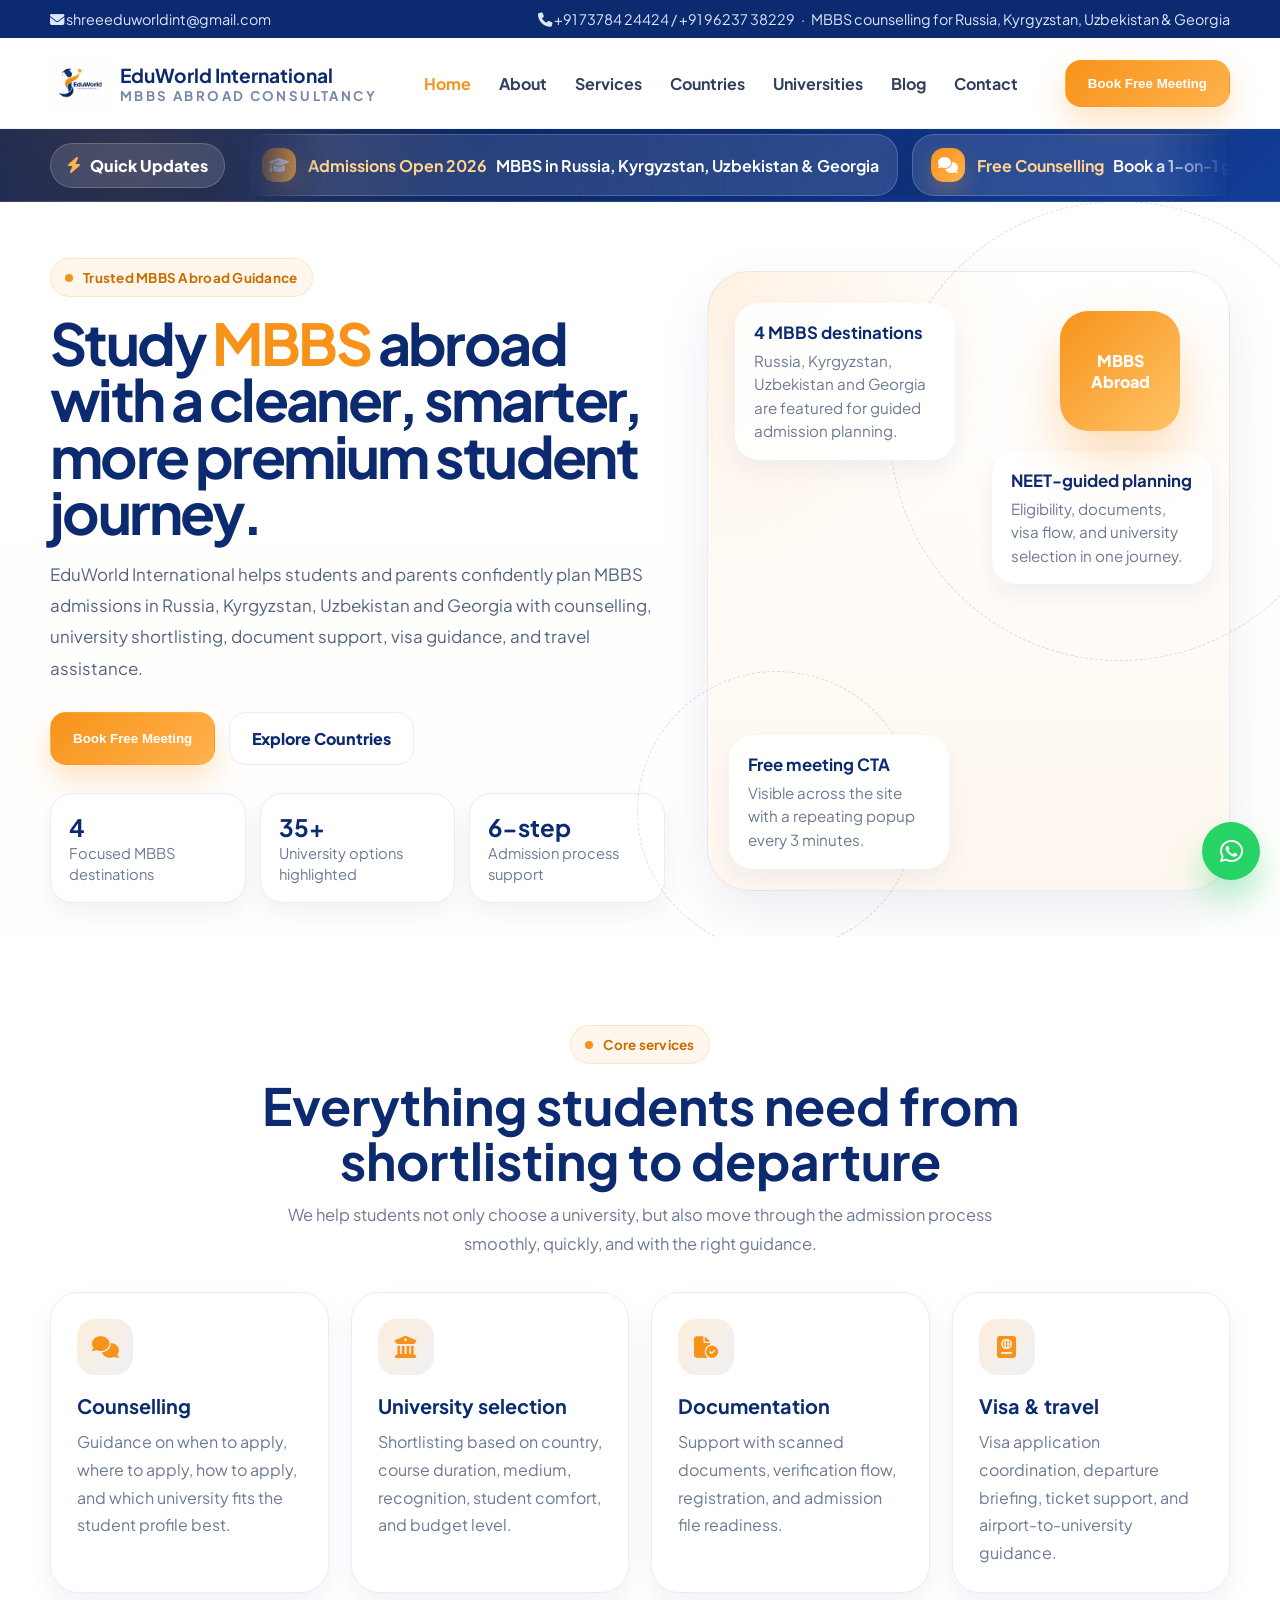
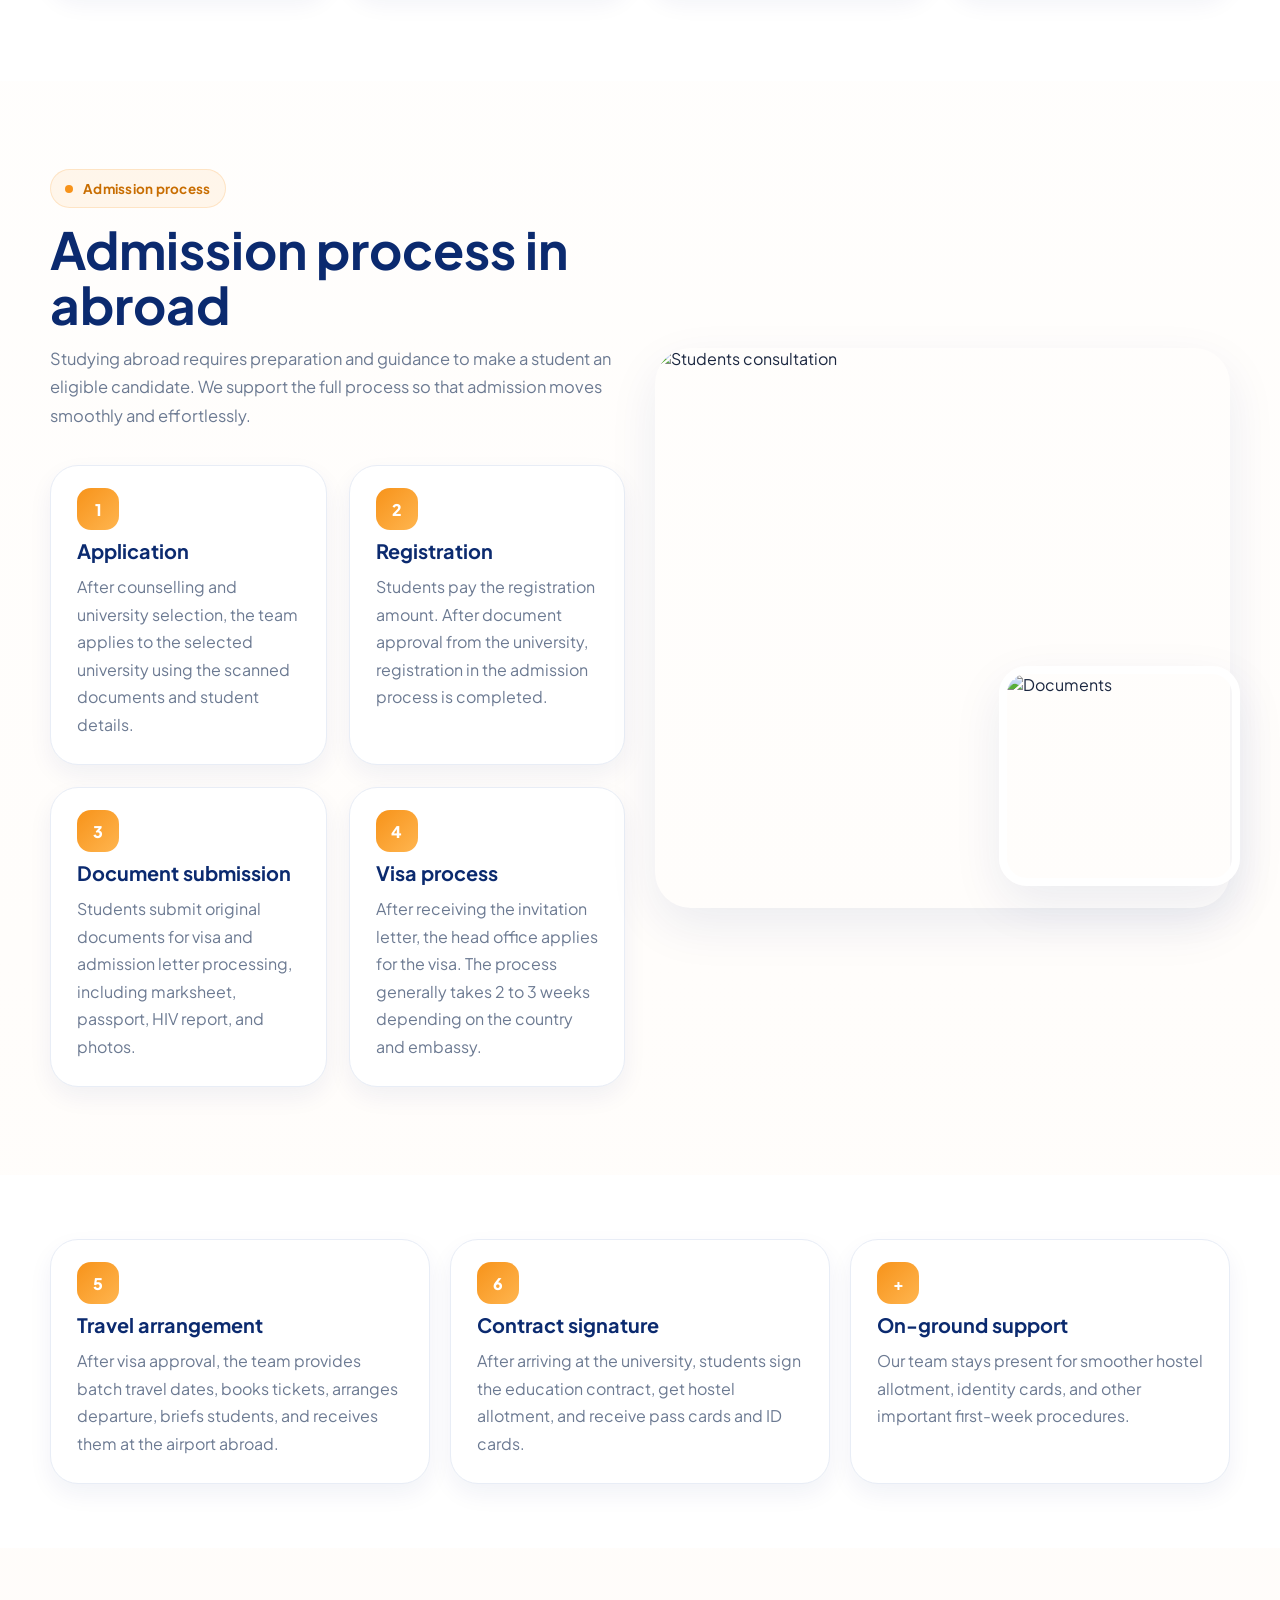
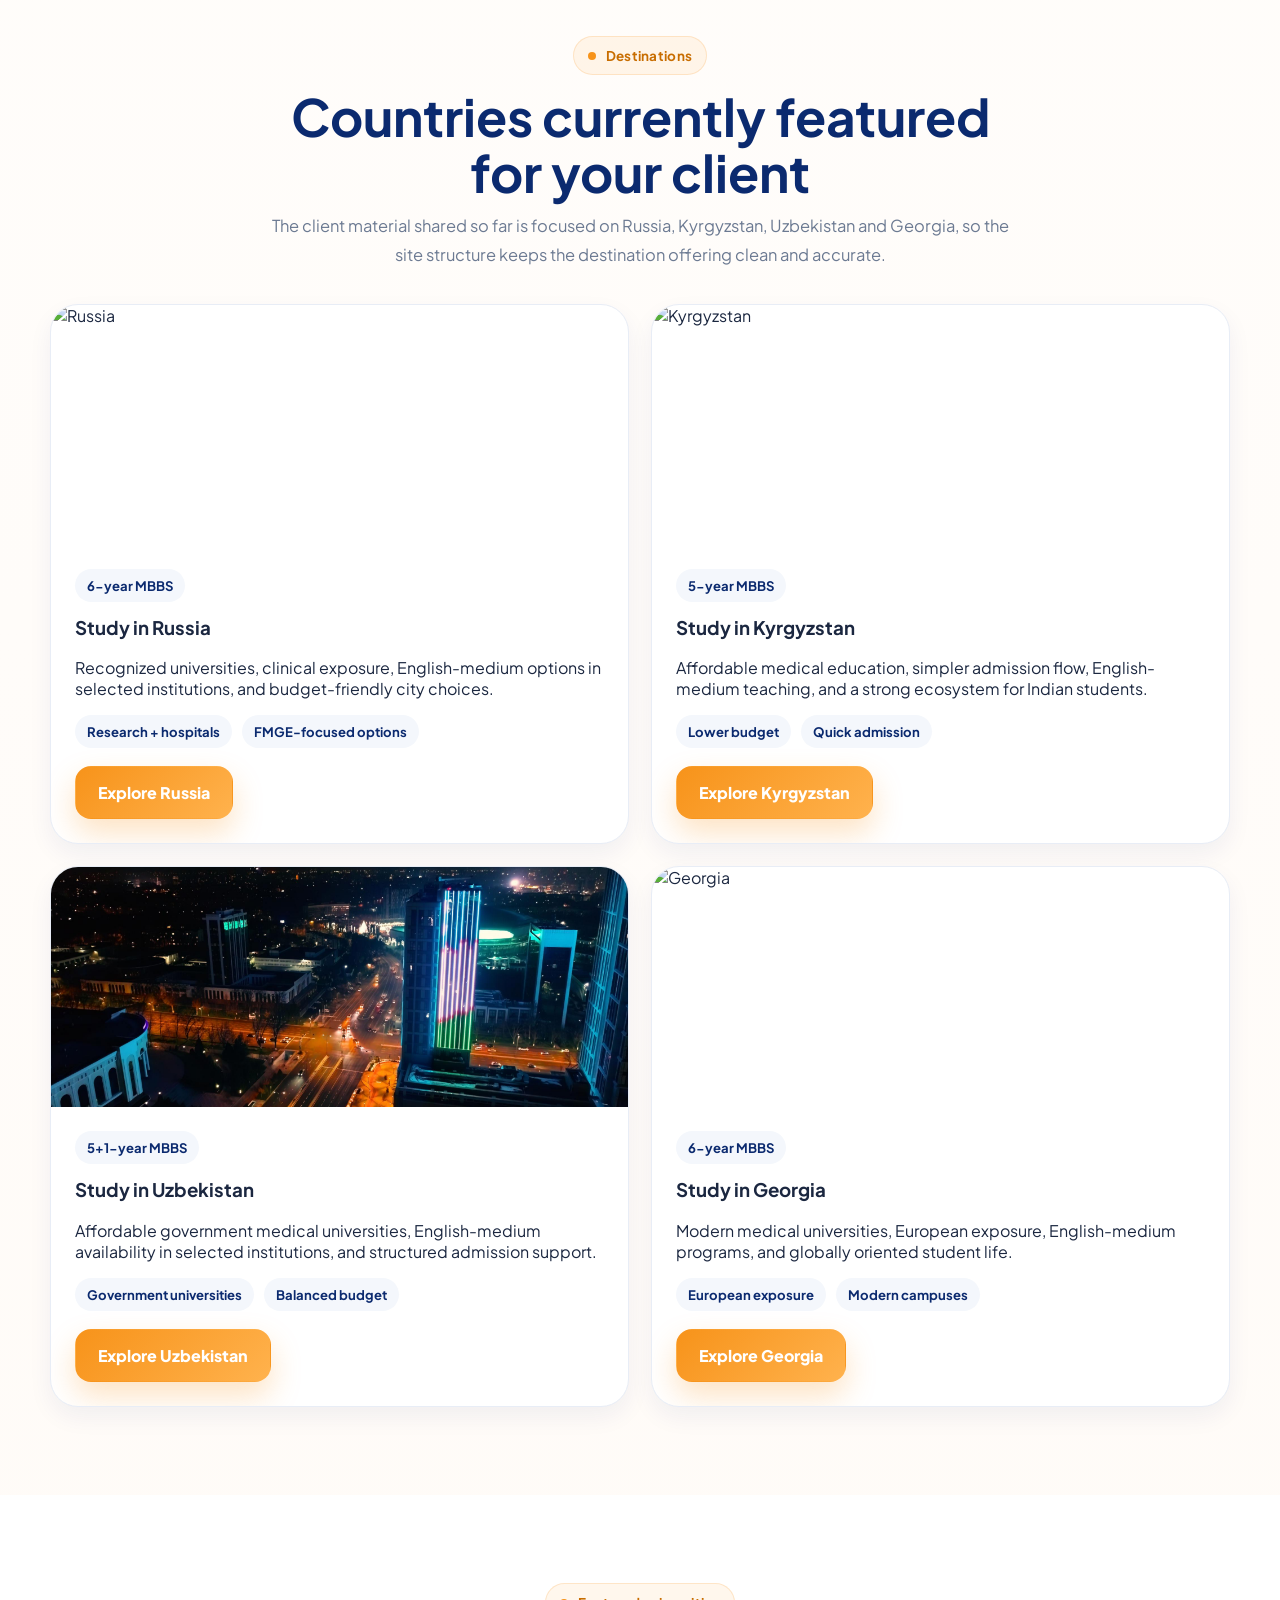
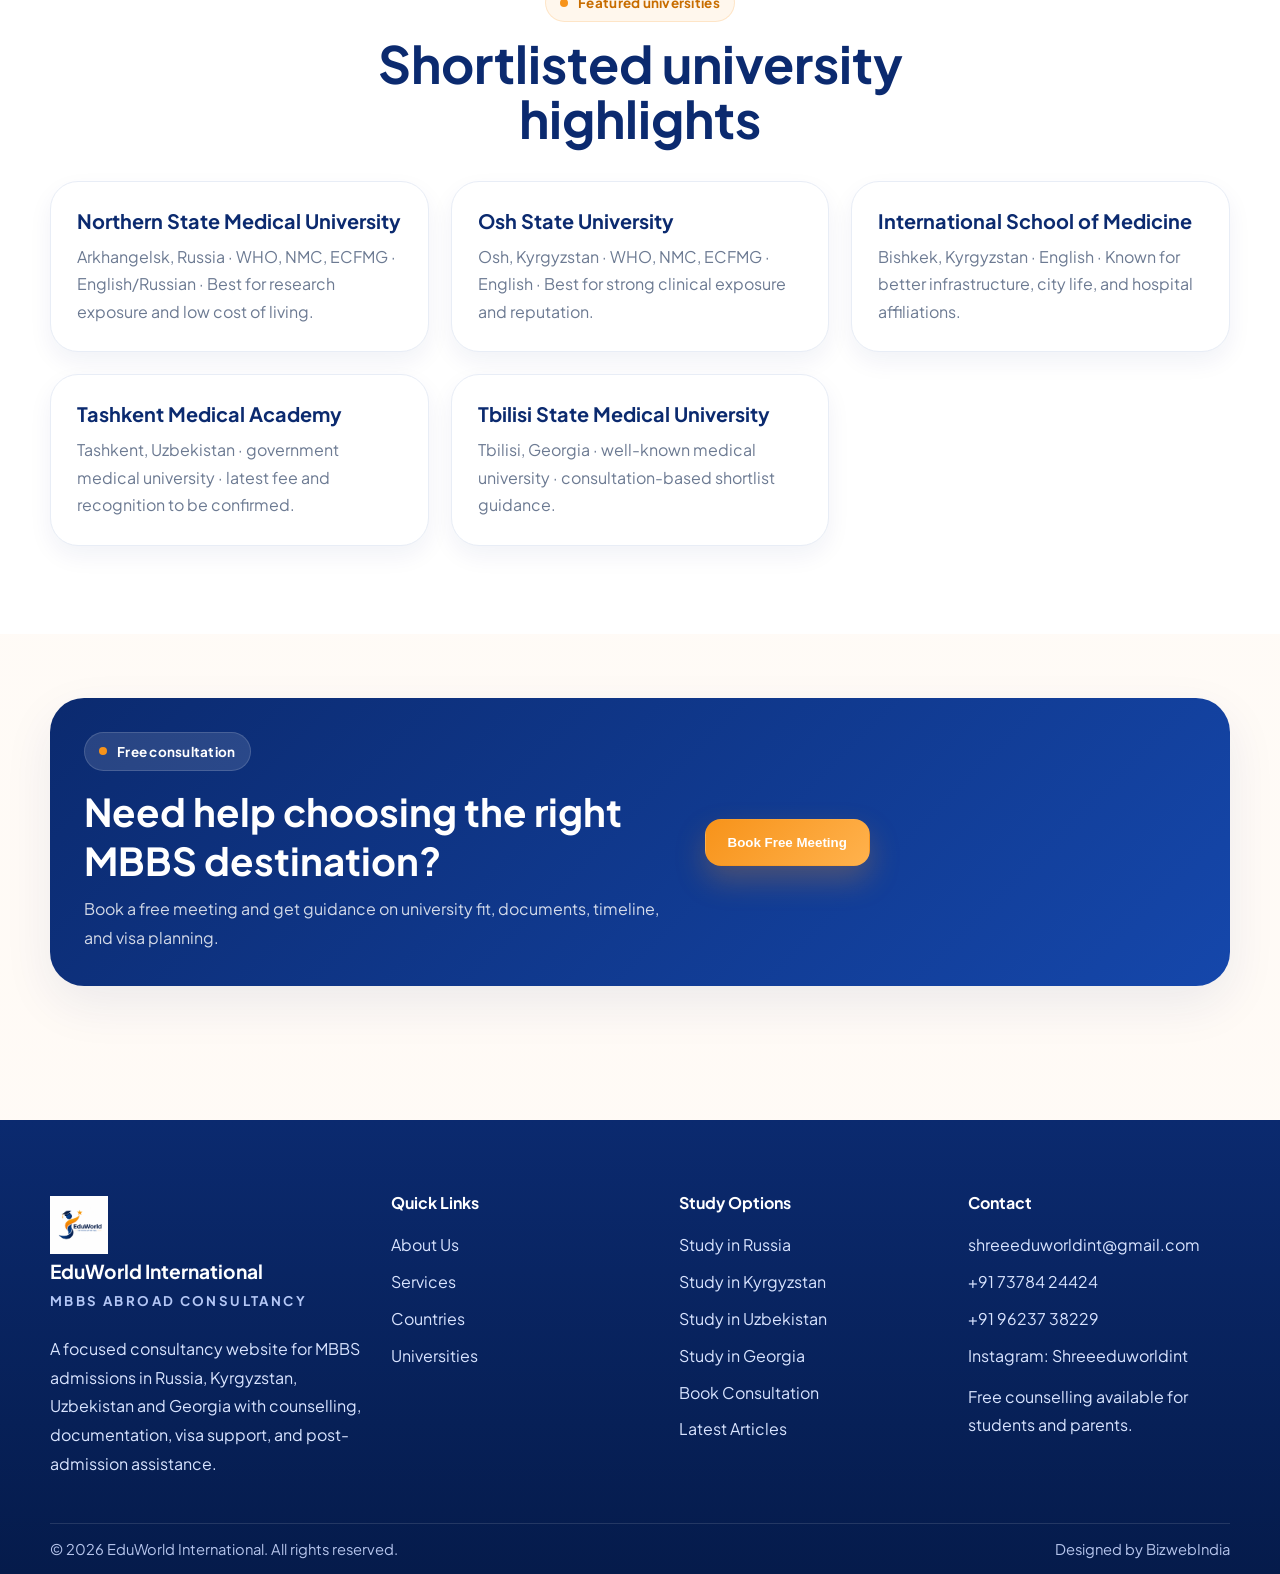
==== index.html @ 575555b1 "Update index.html" ====
<!DOCTYPE html><html lang="en"><head><meta charset="UTF-8"><meta name="viewport" content="width=device-width, initial-scale=1.0"><title>EduWorld International | MBBS Abroad Consultancy</title><meta name="description" content="EduWorld International helps students explore MBBS in Russia, Kyrgyzstan, Uzbekistan and Georgia with counselling, admission support, visa guidance, and free consultation meetings."><link rel="preconnect" href="https://fonts.googleapis.com"><link rel="preconnect" href="https://fonts.gstatic.com" crossorigin><link href="https://fonts.googleapis.com/css2?family=Plus+Jakarta+Sans:wght@400;500;600;700;800&display=swap" rel="stylesheet"><link rel="stylesheet" href="https://cdnjs.cloudflare.com/ajax/libs/font-awesome/6.5.2/css/all.min.css"><link rel="stylesheet" href="styles.css">
<style>
/* Premium Sliding Notification Posters */
.premium-notify{
  background:
    radial-gradient(circle at 10% 20%, rgba(247,147,26,.18), transparent 30%),
    linear-gradient(135deg, #071f57 0%, #0b2a6f 45%, #123d96 100%);
  border-bottom: 1px solid rgba(255,255,255,.12);
  overflow: hidden;
  position: relative;
  z-index: 40;
}
.premium-notify::before{
  content:"";
  position:absolute;
  inset:0;
  background-image:
    linear-gradient(90deg, rgba(255,255,255,.06) 1px, transparent 1px),
    linear-gradient(rgba(255,255,255,.04) 1px, transparent 1px);
  background-size: 36px 36px;
  opacity:.28;
  pointer-events:none;
}
.premium-notify-shell{
  width: min(1180px, calc(100% - 32px));
  margin: 0 auto;
  min-height: 72px;
  display: grid;
  grid-template-columns: auto minmax(0,1fr);
  align-items: center;
  gap: 18px;
  position: relative;
}
.notify-label{
  display: inline-flex;
  align-items: center;
  gap: 9px;
  padding: 11px 16px;
  border-radius: 999px;
  background: rgba(255,255,255,.12);
  border: 1px solid rgba(255,255,255,.18);
  color: #fff;
  font-weight: 800;
  white-space: nowrap;
  box-shadow: 0 14px 30px rgba(0,0,0,.12);
}
.notify-label i{ color: #ffb24d; }
.notify-marquee{
  overflow: hidden;
  mask-image: linear-gradient(90deg, transparent, #000 8%, #000 92%, transparent);
  -webkit-mask-image: linear-gradient(90deg, transparent, #000 8%, #000 92%, transparent);
}
.notify-track{
  display: flex;
  align-items: center;
  gap: 14px;
  width: max-content;
  animation: premiumNotifySlide 28s linear infinite;
}
.notify-marquee:hover .notify-track{ animation-play-state: paused; }
.notify-poster{
  display: inline-flex;
  align-items: center;
  gap: 12px;
  min-width: max-content;
  padding: 13px 18px;
  border-radius: 22px;
  background: rgba(255,255,255,.12);
  border: 1px solid rgba(255,255,255,.18);
  color: #fff;
  font: inherit;
  font-weight: 650;
  cursor: pointer;
  backdrop-filter: blur(10px);
  box-shadow: 0 14px 35px rgba(0,0,0,.12);
  transition: transform .2s ease, background .2s ease, border-color .2s ease;
}
.notify-poster:hover{
  transform: translateY(-2px);
  background: rgba(255,255,255,.18);
  border-color: rgba(255,255,255,.32);
}
.notify-poster strong{ color: #ffd38f; margin-right: 6px; }
.notify-icon{
  width: 34px;
  height: 34px;
  border-radius: 13px;
  display: grid;
  place-items: center;
  background: linear-gradient(135deg, var(--orange), var(--orange-2));
  color: #fff;
  flex: 0 0 auto;
  box-shadow: 0 10px 22px rgba(247,147,26,.28);
}
@keyframes premiumNotifySlide{
  from{ transform: translateX(0); }
  to{ transform: translateX(-50%); }
}
@media (max-width: 860px){
  .premium-notify-shell{
    grid-template-columns: 1fr;
    gap: 10px;
    padding: 12px 0;
    min-height: auto;
  }
  .notify-label{ width: fit-content; padding: 9px 13px; font-size: .86rem; }
  .notify-poster{ padding: 11px 14px; border-radius: 18px; font-size: .86rem; }
  .notify-icon{ width: 30px; height: 30px; border-radius: 11px; }
  .notify-track{ animation-duration: 24s; }
}
@media (max-width: 520px){
  .premium-notify-shell{ width: min(100% - 20px, 1180px); }
  .notify-marquee{ mask-image: none; -webkit-mask-image: none; }
  .notify-poster{ max-width: 330px; white-space: normal; line-height: 1.35; }
}
</style>

</head><body><div class="topbar"><div class="container inner"><span><i class="fa-solid fa-envelope"></i> shreeeduworldint@gmail.com</span><span><i class="fa-solid fa-phone"></i> +91 73784 24424 / +91 96237 38229 &nbsp; · &nbsp; MBBS counselling for Russia, Kyrgyzstan, Uzbekistan & Georgia</span></div></div>
<header class="header"><div class="container navbar"><a class="logo" href="index.html"><img src="assets/logo.png" alt="EduWorld International logo"><div class="logo-text"><strong>EduWorld International</strong><span>MBBS Abroad Consultancy</span></div></a><nav class="nav-links"><a href="index.html" class="active">Home</a><a href="about.html" class="">About</a><a href="services.html" class="">Services</a><a href="countries.html" class="">Countries</a><a href="universities.html" class="">Universities</a><a href="blog.html" class="">Blog</a><a href="contact.html" class="">Contact</a></nav><div class="nav-actions"><button class="btn btn-primary" data-open-meeting>Book Free Meeting</button><button class="menu-btn" aria-label="Open menu"><i class="fa-solid fa-bars"></i></button></div></div></header>

<!-- Premium Sliding Notification Posters -->
<section class="premium-notify" aria-label="Latest MBBS admission updates">
  <div class="premium-notify-shell">
    <div class="notify-label">
      <i class="fa-solid fa-bolt"></i>
      Quick Updates
    </div>

    <div class="notify-marquee">
      <div class="notify-track">
        <a href="countries.html" class="notify-poster">
          <span class="notify-icon"><i class="fa-solid fa-graduation-cap"></i></span>
          <span><strong>Admissions Open 2026</strong> MBBS in Russia, Kyrgyzstan, Uzbekistan & Georgia</span>
        </a>

        <button class="notify-poster" type="button" data-open-meeting>
          <span class="notify-icon"><i class="fa-solid fa-comments"></i></span>
          <span><strong>Free Counselling</strong> Book a 1-on-1 guidance call with our expert team</span>
        </button>

        <a href="universities.html" class="notify-poster">
          <span class="notify-icon"><i class="fa-solid fa-building-columns"></i></span>
          <span><strong>35+ Universities</strong> Compare country-wise MBBS university options</span>
        </a>

        <!-- duplicate posters for smooth infinite loop -->
        <a href="countries.html" class="notify-poster">
          <span class="notify-icon"><i class="fa-solid fa-graduation-cap"></i></span>
          <span><strong>Admissions Open 2026</strong> MBBS in Russia, Kyrgyzstan, Uzbekistan & Georgia</span>
        </a>

        <button class="notify-poster" type="button" data-open-meeting>
          <span class="notify-icon"><i class="fa-solid fa-comments"></i></span>
          <span><strong>Free Counselling</strong> Book a 1-on-1 guidance call with our expert team</span>
        </button>

        <a href="universities.html" class="notify-poster">
          <span class="notify-icon"><i class="fa-solid fa-building-columns"></i></span>
          <span><strong>35+ Universities</strong> Compare country-wise MBBS university options</span>
        </a>
      </div>
    </div>
  </div>
</section>

<section class="hero">
  <div class="container hero-grid">
    <div class="hero-copy">
      <span class="eyebrow">Trusted MBBS Abroad Guidance</span>
      <h1>Study <span class="accent">MBBS</span> abroad with a cleaner, smarter, more premium student journey.</h1>
      <p>EduWorld International helps students and parents confidently plan MBBS admissions in Russia, Kyrgyzstan, Uzbekistan and Georgia with counselling, university shortlisting, document support, visa guidance, and travel assistance.</p>
      <div class="hero-actions">
        <button class="btn btn-primary" data-open-meeting>Book Free Meeting</button>
        <a class="btn btn-outline" href="countries.html">Explore Countries</a>
      </div>
      <div class="hero-stats">
        <div class="mini-stat"><strong>4</strong><span>Focused MBBS destinations</span></div>
        <div class="mini-stat"><strong>35+</strong><span>University options highlighted</span></div>
        <div class="mini-stat"><strong>6-step</strong><span>Admission process support</span></div>
      </div>
    </div>
    <div class="hero-visual">
      <div class="hero-panel"></div>
      <div class="hero-orbit one"></div>
      <div class="hero-orbit two"></div>
      <div class="hero-image"></div>
      <div class="float-card top"><strong>4 MBBS destinations</strong><p>Russia, Kyrgyzstan, Uzbekistan and Georgia are featured for guided admission planning.</p></div>
      <div class="float-card right"><strong>NEET-guided planning</strong><p>Eligibility, documents, visa flow, and university selection in one journey.</p></div>
      <div class="float-card bottom"><strong>Free meeting CTA</strong><p>Visible across the site with a repeating popup every 3 minutes.</p></div>
      <div class="ribbon">MBBS<br>Abroad</div>
    </div>
  </div>
</section>

<section class="section" style="background:#fff">
  <div class="container">
    <div class="section-head"><span class="eyebrow">Core services</span><h2>Everything students need from shortlisting to departure</h2><p>We help students not only choose a university, but also move through the admission process smoothly, quickly, and with the right guidance.</p></div>
    <div class="grid grid-4">
      <div class="service-card"><div class="icon"><i class="fa-solid fa-comments"></i></div><h3>Counselling</h3><p>Guidance on when to apply, where to apply, how to apply, and which university fits the student profile best.</p></div>
      <div class="service-card"><div class="icon"><i class="fa-solid fa-building-columns"></i></div><h3>University selection</h3><p>Shortlisting based on country, course duration, medium, recognition, student comfort, and budget level.</p></div>
      <div class="service-card"><div class="icon"><i class="fa-solid fa-file-circle-check"></i></div><h3>Documentation</h3><p>Support with scanned documents, verification flow, registration, and admission file readiness.</p></div>
      <div class="service-card"><div class="icon"><i class="fa-solid fa-passport"></i></div><h3>Visa & travel</h3><p>Visa application coordination, departure briefing, ticket support, and airport-to-university guidance.</p></div>
    </div>
  </div>
</section>
<section class="section">
  <div class="container split">
    <div>
      <div class="section-head left"><span class="eyebrow">Admission process</span><h2>Admission process in abroad</h2><p>Studying abroad requires preparation and guidance to make a student an eligible candidate. We support the full process so that admission moves smoothly and effortlessly.</p></div>
      <div class="grid grid-2">
        <div class="step-card"><div class="step-badge">1</div><h3>Application</h3><p>After counselling and university selection, the team applies to the selected university using the scanned documents and student details.</p></div>
        <div class="step-card"><div class="step-badge">2</div><h3>Registration</h3><p>Students pay the registration amount. After document approval from the university, registration in the admission process is completed.</p></div>
        <div class="step-card"><div class="step-badge">3</div><h3>Document submission</h3><p>Students submit original documents for visa and admission letter processing, including marksheet, passport, HIV report, and photos.</p></div>
        <div class="step-card"><div class="step-badge">4</div><h3>Visa process</h3><p>After receiving the invitation letter, the head office applies for the visa. The process generally takes 2 to 3 weeks depending on the country and embassy.</p></div>
      </div>
    </div>
    <div class="visual-block">
      <img class="main" src="https://images.unsplash.com/photo-1522202176988-66273c2fd55f?auto=format&fit=crop&w=1200&q=80" alt="Students consultation">
      <img class="small" src="https://images.unsplash.com/photo-1450101499163-c8848c66ca85?auto=format&fit=crop&w=900&q=80" alt="Documents">
    </div>
  </div>
</section>
<section class="section compact" style="background:#fff">
  <div class="container process-grid">
    <div class="step-card"><div class="step-badge">5</div><h3>Travel arrangement</h3><p>After visa approval, the team provides batch travel dates, books tickets, arranges departure, briefs students, and receives them at the airport abroad.</p></div>
    <div class="step-card"><div class="step-badge">6</div><h3>Contract signature</h3><p>After arriving at the university, students sign the education contract, get hostel allotment, and receive pass cards and ID cards.</p></div>
    <div class="step-card"><div class="step-badge">+</div><h3>On-ground support</h3><p>Our team stays present for smoother hostel allotment, identity cards, and other important first-week procedures.</p></div>
  </div>
</section>
<section class="section">
  <div class="container">
    <div class="section-head"><span class="eyebrow">Destinations</span><h2>Countries currently featured for your client</h2><p>The client material shared so far is focused on Russia, Kyrgyzstan, Uzbekistan and Georgia, so the site structure keeps the destination offering clean and accurate.</p></div>
    <div class="grid grid-2">
      <article class="country-card"><img src="https://images.unsplash.com/photo-1513326738677-b964603b136d?auto=format&fit=crop&w=1200&q=80" alt="Russia"><div class="content"><span class="tag">6-year MBBS</span><h3 style="margin-top:14px">Study in Russia</h3><p>Recognized universities, clinical exposure, English-medium options in selected institutions, and budget-friendly city choices.</p><div class="meta"><span class="tag">Research + hospitals</span><span class="tag">FMGE-focused options</span></div><div style="margin-top:18px"><a class="btn btn-primary" href="study-in-russia.html">Explore Russia</a></div></div></article>
      <article class="country-card"><img src="https://images.unsplash.com/photo-1521295121783-8a321d551ad2?auto=format&fit=crop&w=1200&q=80" alt="Kyrgyzstan"><div class="content"><span class="tag">5-year MBBS</span><h3 style="margin-top:14px">Study in Kyrgyzstan</h3><p>Affordable medical education, simpler admission flow, English-medium teaching, and a strong ecosystem for Indian students.</p><div class="meta"><span class="tag">Lower budget</span><span class="tag">Quick admission</span></div><div style="margin-top:18px"><a class="btn btn-primary" href="study-in-kyrgyzstan.html">Explore Kyrgyzstan</a></div></div></article>
      <article class="country-card"><img src="assets/lufWPbnwo5DfOkr9UGAdyQtFBcJGg7Ph1R4a3r3N_x315JZfrLm4w4d14NpWkGXUtF8OxN9G-1z72B_5_p4QEOfGz7TtafKla4M9J7GuPMHKa2OW_D71QAU67W-JH4rcBn2GvR9Zxbs6VtobQC7eH1DUsI3Eh-KTBNRPO3GeDHagiWsoO9GIiZvHNR6ol_6d.jpg" alt="Uzbekistan"><div class="content"><span class="tag">5+1-year MBBS</span><h3 style="margin-top:14px">Study in Uzbekistan</h3><p>Affordable government medical universities, English-medium availability in selected institutions, and structured admission support.</p><div class="meta"><span class="tag">Government universities</span><span class="tag">Balanced budget</span></div><div style="margin-top:18px"><a class="btn btn-primary" href="study-in-uzbekistan.html">Explore Uzbekistan</a></div></div></article>
      <article class="country-card"><img src="https://images.unsplash.com/photo-1565008576549-57569a49371d?auto=format&fit=crop&w=1200&q=80" alt="Georgia"><div class="content"><span class="tag">6-year MBBS</span><h3 style="margin-top:14px">Study in Georgia</h3><p>Modern medical universities, European exposure, English-medium programs, and globally oriented student life.</p><div class="meta"><span class="tag">European exposure</span><span class="tag">Modern campuses</span></div><div style="margin-top:18px"><a class="btn btn-primary" href="study-in-georgia.html">Explore Georgia</a></div></div></article>
    </div>
  </div>
</section>
<section class="section" style="background:#fff">
  <div class="container">
    <div class="section-head"><span class="eyebrow">Featured universities</span><h2>Shortlisted university highlights</h2></div>
    <div class="grid grid-3">
      <div class="uni-card"><h3>Northern State Medical University</h3><p>Arkhangelsk, Russia · WHO, NMC, ECFMG · English/Russian · Best for research exposure and low cost of living.</p></div>
      <div class="uni-card"><h3>Osh State University</h3><p>Osh, Kyrgyzstan · WHO, NMC, ECFMG · English · Best for strong clinical exposure and reputation.</p></div>
      <div class="uni-card"><h3>International School of Medicine</h3><p>Bishkek, Kyrgyzstan · English · Known for better infrastructure, city life, and hospital affiliations.</p></div><div class="uni-card"><h3>Tashkent Medical Academy</h3><p>Tashkent, Uzbekistan · government medical university · latest fee and recognition to be confirmed.</p></div><div class="uni-card"><h3>Tbilisi State Medical University</h3><p>Tbilisi, Georgia · well-known medical university · consultation-based shortlist guidance.</p></div>
    </div>
  </div>
</section>
<section class="section compact">
  <div class="container">
    <div class="cta-banner" style="display:grid;grid-template-columns:1.1fr .9fr;gap:20px;background:linear-gradient(135deg,var(--navy),#1547ab);padding:34px;border-radius:34px;color:#fff;box-shadow:var(--shadow)">
      <div><span class="eyebrow" style="background:rgba(255,255,255,.12);border-color:rgba(255,255,255,.14);color:#fff">Free consultation</span><h2 style="margin:16px 0 10px;font-size:2.4rem;color:#fff">Need help choosing the right MBBS destination?</h2><p style="margin:0;color:rgba(255,255,255,.82);line-height:1.8">Book a free meeting and get guidance on university fit, documents, timeline, and visa planning.</p></div>
      <div style="display:flex;align-items:center;justify-content:flex-start"><button class="btn btn-primary" data-open-meeting>Book Free Meeting</button></div>
    </div>
  </div>
</section>
<footer class="footer"><div class="container footer-grid"><div class="brand"><a class="logo" href="index.html"><img src="assets/logo.png" alt="EduWorld International logo"><div class="logo-text"><strong style="color:#fff">EduWorld International</strong><span style="color:#b4c7f6">MBBS Abroad Consultancy</span></div></a><p style="margin-top:18px">A focused consultancy website for MBBS admissions in Russia, Kyrgyzstan, Uzbekistan and Georgia with counselling, documentation, visa support, and post-admission assistance.</p></div><div><h4>Quick Links</h4><a href="about.html">About Us</a><a href="services.html">Services</a><a href="countries.html">Countries</a><a href="universities.html">Universities</a></div><div><h4>Study Options</h4><a href="study-in-russia.html">Study in Russia</a><a href="study-in-kyrgyzstan.html">Study in Kyrgyzstan</a><a href="study-in-uzbekistan.html">Study in Uzbekistan</a><a href="study-in-georgia.html">Study in Georgia</a><a href="contact.html">Book Consultation</a><a href="blog.html">Latest Articles</a></div><div><h4>Contact</h4><a href="mailto:shreeeduworldint@gmail.com">shreeeduworldint@gmail.com</a><a href="tel:+917378424424">+91 73784 24424</a><a href="tel:+919623738229">+91 96237 38229</a><a href="https://instagram.com/Shreeeduworldint" target="_blank">Instagram: Shreeeduworldint</a><p style="margin:8px 0 0">Free counselling available for students and parents.</p></div></div><div class="container subfooter"><span>© 2026 EduWorld International. All rights reserved.</span><span>Designed by BizwebIndia</span></div></footer><a class="whatsapp" href="https://wa.me/917378424424?text=Hi%20EduWorld%20International%2C%20I%20want%20free%20MBBS%20counselling." target="_blank" rel="noopener" aria-label="WhatsApp"><i class="fa-brands fa-whatsapp"></i></a>
<div class="modal-backdrop" id="meetingModal"><div class="modal"><button class="modal-close" aria-label="Close"><i class="fa-solid fa-xmark"></i></button><div class="modal-side"><div><span class="eyebrow" style="background:rgba(255,255,255,.12);border-color:rgba(255,255,255,.14);color:#fff">Free consultation</span><h3>Book your free MBBS counselling meeting</h3><p>Speak with our team for university selection, eligibility review, documentation planning, and visa guidance for Russia, Kyrgyzstan, Uzbekistan or Georgia.</p></div><div class="card" style="background:rgba(255,255,255,.08);border-color:rgba(255,255,255,.08);color:#fff;box-shadow:none"><strong>Popup reminder</strong><p style="margin:8px 0 0;color:rgba(255,255,255,.82)">This enquiry popup is configured to reappear every 3 minutes.</p></div></div><div class="contact-card" style="box-shadow:none"><h3 style="margin:0 0 12px;color:var(--navy)">Schedule a callback</h3><p style="margin:0 0 18px;color:var(--muted)">Fill in your details and our team will contact you.</p><form id="meetingForm" class="form-grid"><input class="control" name="name" placeholder="Student name" required><input class="control" name="phone" placeholder="Phone number" required><input class="control full" name="email" placeholder="Email address"><select class="control" name="country"><option>Interested country</option><option>Russia</option><option>Kyrgyzstan</option><option>Uzbekistan</option><option>Georgia</option></select><input class="control" name="date" type="date" aria-label="Preferred meeting date"><input class="control" name="time" type="time" aria-label="Preferred meeting time"><textarea class="control full" name="message" rows="5" placeholder="Tell us your class, NEET status, preferred budget and questions"></textarea><div class="booking-options full"><button class="btn btn-primary" type="submit"><i class="fa-brands fa-whatsapp"></i> Send on WhatsApp</button><a class="btn btn-outline" id="calendlyBtn" href="#" target="_blank" rel="noopener"><i class="fa-regular fa-calendar"></i> Open Calendar Booking</a></div><p class="form-note full">Free setup: WhatsApp works immediately. Formspree, Google Sheets and Calendar link are configured in <code>script.js</code>.</p></form></div></div></div><div class="notice" id="notice">Thanks. Your meeting request has been captured.</div><script src="script.js"></script></body></html>
---- styles.css ----
:root{
  --bg:#fffaf5;
  --surface:#ffffff;
  --surface-2:#fff3e6;
  --navy:#0b2a6f;
  --navy-2:#123d96;
  --orange:#f7931a;
  --orange-2:#ffb24d;
  --text:#1b2740;
  --muted:#6c7a92;
  --line:#e8edf6;
  --shadow:0 18px 50px rgba(11,42,111,.08);
  --shadow-soft:0 10px 25px rgba(11,42,111,.06);
  --radius:24px;
  --radius-lg:36px;
  --container:min(1180px, calc(100% - 32px));
}
*{box-sizing:border-box}
html{scroll-behavior:smooth}
body{margin:0;font-family:'Plus Jakarta Sans',system-ui,-apple-system,sans-serif;color:var(--text);background:linear-gradient(180deg,#fff 0%,#fffaf5 100%)}
a{text-decoration:none;color:inherit} img{max-width:100%;display:block}
.container{width:var(--container);margin:auto}
.section{padding:88px 0}
.section.compact{padding:64px 0}
.eyebrow{display:inline-flex;align-items:center;gap:10px;padding:10px 14px;border:1px solid rgba(247,147,26,.18);background:rgba(247,147,26,.08);border-radius:999px;color:#c86d00;font-weight:700;font-size:.84rem;letter-spacing:.02em}
.eyebrow::before{content:'';width:8px;height:8px;border-radius:50%;background:var(--orange)}
.section-head{max-width:760px;margin:0 auto 34px;text-align:center}.section-head.left{text-align:left;margin-left:0}
.section-head h2{font-size:clamp(2rem,4vw,3.3rem);line-height:1.08;color:var(--navy);margin:14px 0 12px}.section-head p{margin:0;color:var(--muted);font-size:1.03rem;line-height:1.75}
.grid{display:grid;gap:22px}.grid-2{grid-template-columns:repeat(2,minmax(0,1fr))}.grid-3{grid-template-columns:repeat(3,minmax(0,1fr))}.grid-4{grid-template-columns:repeat(4,minmax(0,1fr))}
.btn{display:inline-flex;align-items:center;justify-content:center;gap:10px;padding:15px 22px;border-radius:16px;font-weight:800;border:1px solid transparent;transition:.2s transform,.2s box-shadow,.2s background;cursor:pointer}
.btn:hover{transform:translateY(-2px)}
.btn-primary{background:linear-gradient(135deg,var(--orange),var(--orange-2));color:#fff;box-shadow:0 14px 30px rgba(247,147,26,.26)}
.btn-primary:hover{box-shadow:0 18px 34px rgba(247,147,26,.34)}
.btn-outline{background:#fff;color:var(--navy);border-color:var(--line)}
.btn-dark{background:var(--navy);color:#fff}
.tag{display:inline-flex;align-items:center;padding:8px 12px;border-radius:999px;background:#f4f7fc;color:var(--navy);font-weight:700;font-size:.82rem}
.topbar{background:var(--navy);color:#dbe7ff;font-size:.9rem}.topbar .inner{display:flex;justify-content:space-between;gap:14px;flex-wrap:wrap;padding:10px 0}
.header{position:sticky;top:0;z-index:50;background:rgba(255,255,255,.92);backdrop-filter:blur(10px);border-bottom:1px solid rgba(11,42,111,.06)}
.navbar{display:flex;align-items:center;justify-content:space-between;gap:18px;padding:16px 0;position:relative}
.logo{display:flex;align-items:center;gap:12px;min-width:0}.logo img{width:58px;height:auto}.logo-text{min-width:0}.logo-text strong{display:block;font-size:1.2rem;color:var(--navy);white-space:nowrap}.logo-text span{display:block;color:#7887a7;font-weight:700;letter-spacing:.18em;font-size:.83rem;text-transform:uppercase;white-space:nowrap}
.nav-links{display:flex;align-items:center;gap:28px}.nav-links a{font-weight:700;color:#30405f}.nav-links a.active,.nav-links a:hover{color:var(--orange)}
.nav-actions{display:flex;align-items:center;gap:12px}.menu-btn{display:none;border:1px solid var(--line);background:#fff;width:48px;height:48px;border-radius:14px;color:var(--navy);font-size:1.15rem}
.hero{padding:56px 0 34px;overflow:hidden}
.hero-grid{display:grid;grid-template-columns:minmax(0,1.08fr) minmax(0,.92fr);gap:42px;align-items:center}
.hero-copy h1{font-size:clamp(3rem,4.5vw,3.8rem);line-height:.98;letter-spacing:-.045em;color:var(--navy);margin:18px 0 18px;max-width:720px}
.hero-copy h1 .accent{color:var(--orange)}
.hero-copy p{max-width:650px;color:#55647e;font-size:1.06rem;line-height:1.85;margin:0 0 28px}
.hero-actions{display:flex;gap:14px;flex-wrap:wrap;margin-bottom:28px}
.hero-stats{display:grid;grid-template-columns:repeat(3,minmax(0,1fr));gap:14px}
.mini-stat{background:#fff;border:1px solid var(--line);border-radius:22px;padding:18px;box-shadow:var(--shadow-soft)}
.mini-stat strong{display:block;color:var(--navy);font-size:1.5rem}.mini-stat span{color:var(--muted);font-size:.92rem}
.hero-visual{position:relative;min-height:620px}
.hero-panel{position:absolute;inset:0;border-radius:42px;background:radial-gradient(circle at top left, rgba(247,147,26,.12), transparent 40%),linear-gradient(180deg,#ffffff 0%,#fff7ef 100%);border:1px solid rgba(11,42,111,.08);box-shadow:var(--shadow);overflow:hidden}
.hero-image{position:absolute;right:28px;left:120px;bottom:28px;top:120px;border-radius:34px;background:url('https://images.unsplash.com/photo-1523240795612-9a054b0db644?auto=format&fit=crop&w=1200&q=80') center/cover}
.hero-orbit{position:absolute;border-radius:50%;border:1px dashed rgba(11,42,111,.16)}
.hero-orbit.one{width:460px;height:460px;right:-120px;top:-70px}.hero-orbit.two{width:280px;height:280px;left:-70px;bottom:-60px}
.float-card{position:absolute;background:rgba(255,255,255,.9);backdrop-filter:blur(8px);border:1px solid rgba(255,255,255,.8);border-radius:24px;padding:18px 18px 16px;box-shadow:var(--shadow-soft);max-width:220px}
.float-card strong{display:block;color:var(--navy);font-size:1.05rem;margin-bottom:6px}.float-card p{margin:0;color:var(--muted);font-size:.95rem;line-height:1.55}
.float-card.top{top:32px;left:28px}.float-card.right{top:180px;right:18px}.float-card.bottom{left:22px;bottom:22px}
.ribbon{position:absolute;right:50px;top:40px;width:120px;height:120px;border-radius:28px;background:linear-gradient(135deg,var(--orange),#ffc367);display:grid;place-items:center;color:#fff;font-weight:800;text-align:center;box-shadow:0 24px 50px rgba(247,147,26,.3)}
.card,.feature-card,.service-card,.country-card,.uni-card,.blog-card,.step-card,.testimonial,.info-card,.faculty-card{background:#fff;border:1px solid var(--line);border-radius:28px;box-shadow:var(--shadow-soft)}
.card{padding:26px}
.feature-card,.service-card,.uni-card,.blog-card,.step-card,.testimonial,.info-card,.faculty-card{padding:26px}
.feature-card:hover,.service-card:hover,.country-card:hover,.uni-card:hover,.blog-card:hover,.step-card:hover,.faculty-card:hover{transform:translateY(-4px);transition:.2s ease}
.icon{width:56px;height:56px;border-radius:18px;background:linear-gradient(135deg,rgba(247,147,26,.16),rgba(11,42,111,.07));display:grid;place-items:center;color:var(--orange);font-size:1.35rem;margin-bottom:18px}
.feature-card h3,.service-card h3,.uni-card h3,.blog-card h3,.step-card h3,.info-card h3,.faculty-card h3{margin:0 0 10px;color:var(--navy);font-size:1.24rem}.feature-card p,.service-card p,.uni-card p,.blog-card p,.step-card p,.testimonial p,.info-card p,.faculty-card p{margin:0;color:var(--muted);line-height:1.72}
.split{display:grid;grid-template-columns:minmax(0,1fr) minmax(0,1fr);gap:30px;align-items:center}
.visual-block{position:relative;min-height:560px}.visual-block .main{width:100%;height:560px;object-fit:cover;border-radius:36px;box-shadow:var(--shadow)}.visual-block .small{position:absolute;right:-10px;bottom:22px;width:42%;height:220px;object-fit:cover;border-radius:28px;border:8px solid #fff;box-shadow:var(--shadow)}
.bento{display:grid;grid-template-columns:1.15fr .85fr;gap:22px}.bento .stack{display:grid;gap:22px}
.country-card{overflow:hidden;padding:0}.country-card img{width:100%;height:240px;object-fit:cover}.country-card .content{padding:24px}.country-card .meta{display:flex;gap:10px;flex-wrap:wrap;margin:14px 0 0}
.process-grid{display:grid;grid-template-columns:repeat(3,minmax(0,1fr));gap:20px}.step-card{position:relative;padding-top:72px}.step-badge{position:absolute;left:26px;top:22px;width:42px;height:42px;border-radius:14px;background:linear-gradient(135deg,var(--orange),#ffb54f);color:#fff;display:grid;place-items:center;font-weight:800}
.table-wrap{overflow:auto;border-radius:28px;border:1px solid var(--line);box-shadow:var(--shadow-soft);background:#fff}table{width:100%;border-collapse:collapse}th,td{padding:18px 20px;text-align:left;border-bottom:1px solid #edf1f8}th{background:#f8fbff;color:var(--navy);font-size:.95rem}tr:last-child td{border-bottom:none}
.search-filter{display:flex;gap:14px;flex-wrap:wrap;justify-content:center;margin:0 auto 28px;max-width:880px}.field{flex:1 1 260px}.control{width:100%;padding:15px 16px;border:1px solid var(--line);border-radius:16px;background:#fff;font:inherit;color:var(--text)}
.logo-row{display:grid;grid-template-columns:repeat(5,minmax(0,1fr));gap:16px}.logo-pill{padding:20px;border-radius:20px;background:#fff;border:1px solid var(--line);text-align:center;color:var(--navy);font-weight:800;box-shadow:var(--shadow-soft)}
.testimonial .stars{color:var(--orange);margin-bottom:10px}
.page-hero{padding:52px 0;background:linear-gradient(180deg,#fff, #fff8f1)}.page-hero-grid{display:grid;grid-template-columns:minmax(0,1.02fr) minmax(0,.98fr);gap:30px;align-items:center}.page-hero h1{font-size:clamp(2.6rem,5vw,4.7rem);line-height:1.02;color:var(--navy);margin:10px 0 16px}.page-hero p{color:var(--muted);line-height:1.8}.page-hero-image img{width:100%;height:500px;object-fit:cover;border-radius:36px;box-shadow:var(--shadow)}
.breadcrumb{display:flex;gap:10px;flex-wrap:wrap;color:#6e7c96;font-weight:600;font-size:.95rem}.breadcrumb a{color:#596985}.breadcrumb .current{color:var(--navy)}
.facts-grid{display:grid;grid-template-columns:repeat(4,minmax(0,1fr));gap:18px}.fact{padding:22px;border-radius:24px;background:#fff;border:1px solid var(--line);box-shadow:var(--shadow-soft)}.fact strong{display:block;color:var(--navy);font-size:1.08rem;margin-bottom:6px}.fact span{color:var(--muted);line-height:1.65}
.check-list{display:grid;gap:12px;padding:0;margin:0;list-style:none}.check-list li{display:flex;gap:12px;align-items:flex-start;color:#4f5f7a;line-height:1.75}.check-list i{color:var(--orange);margin-top:6px}
.faq-list{display:grid;gap:14px}.faq-item{border:1px solid var(--line);border-radius:22px;background:#fff;overflow:hidden;box-shadow:var(--shadow-soft)}.faq-q{width:100%;background:#fff;border:none;padding:20px 22px;text-align:left;font:800 1rem inherit;color:var(--navy);display:flex;justify-content:space-between;gap:12px;cursor:pointer}.faq-a{display:none;padding:0 22px 22px;color:var(--muted);line-height:1.75}.faq-item.active .faq-a{display:block}.faq-item.active .plus{transform:rotate(45deg)}.plus{transition:.2s ease}
.contact-grid{display:grid;grid-template-columns:minmax(0,.9fr) minmax(0,1.1fr);gap:24px}.contact-card{padding:28px;border-radius:28px;background:#fff;border:1px solid var(--line);box-shadow:var(--shadow-soft)}.contact-list{display:grid;gap:14px}.contact-item{display:flex;gap:14px;align-items:flex-start}.contact-item i{color:var(--orange);font-size:1.05rem;margin-top:5px}
.form-grid{display:grid;grid-template-columns:repeat(2,minmax(0,1fr));gap:14px}.form-grid .full{grid-column:1/-1}
.footer{background:linear-gradient(180deg,var(--navy),#051b4b);color:#d9e4ff;padding-top:72px;margin-top:70px}.footer-grid{display:grid;grid-template-columns:1.2fr 1fr 1fr 1fr;gap:26px}.footer h4{margin:0 0 14px;color:#fff}.footer p,.footer a{color:#d9e4ff;line-height:1.8}.footer a{display:block;padding:4px 0}.subfooter{margin-top:28px;padding:16px 0;border-top:1px solid rgba(255,255,255,.12);display:flex;justify-content:space-between;gap:12px;flex-wrap:wrap;color:#b6c5ec;font-size:.92rem}
.whatsapp{position:fixed;right:20px;bottom:20px;width:58px;height:58px;border-radius:50%;display:grid;place-items:center;background:#25d366;color:#fff;font-size:1.65rem;box-shadow:0 20px 34px rgba(37,211,102,.35);z-index:60}
.modal-backdrop{position:fixed;inset:0;background:rgba(11,22,54,.55);display:none;align-items:center;justify-content:center;padding:16px;z-index:100}.modal-backdrop.show{display:flex}
.modal{width:min(860px,100%);display:grid;grid-template-columns:minmax(0,.88fr) minmax(0,1.12fr);gap:22px;background:#fff;border-radius:34px;padding:22px;box-shadow:0 35px 80px rgba(11,22,54,.28);position:relative}
.modal-close{position:absolute;right:16px;top:16px;width:42px;height:42px;border:none;border-radius:50%;background:#f3f6fb;color:var(--navy);font-size:1.1rem;cursor:pointer}
.modal-side{border-radius:28px;background:linear-gradient(160deg,var(--navy),var(--navy-2));color:#fff;padding:24px;display:flex;flex-direction:column;justify-content:space-between}.modal-side h3{margin:0 0 10px;font-size:2rem}.modal-side p{color:rgba(255,255,255,.84);line-height:1.8}
.notice{position:fixed;left:18px;bottom:18px;background:var(--navy);color:#fff;padding:14px 18px;border-radius:16px;box-shadow:var(--shadow);z-index:70;display:none}.notice.show{display:block}
@media (max-width:1180px){.hero-grid,.split,.page-hero-grid,.contact-grid,.footer-grid,.modal,.bento{grid-template-columns:1fr}.hero-visual{min-height:460px}.hero-image{left:28px;top:120px}.facts-grid,.logo-row,.grid-4,.process-grid{grid-template-columns:repeat(2,minmax(0,1fr))}.grid-3{grid-template-columns:repeat(2,minmax(0,1fr))}.visual-block{min-height:auto}.visual-block .main{height:440px}.visual-block .small{display:none}}
@media (max-width:860px){.topbar{display:none}.nav-links{display:none}.nav-links.mobile-open{display:flex;position:absolute;left:0;right:0;top:100%;background:#fff;border:1px solid var(--line);padding:18px;border-radius:24px;flex-direction:column;align-items:flex-start;box-shadow:var(--shadow)}.nav-actions .btn{display:none}.menu-btn{display:inline-grid;place-items:center}.hero{padding-top:34px}.hero-grid,.page-hero-grid{gap:26px}.hero-copy h1{font-size:clamp(2.55rem,12vw,4rem)}.hero-stats,.facts-grid,.grid-2,.grid-3,.grid-4,.logo-row,.process-grid,.form-grid{grid-template-columns:1fr}.hero-visual{min-height:380px}.hero-panel{border-radius:28px}.hero-image{left:18px;right:18px;top:120px;bottom:18px;border-radius:24px}.float-card,.ribbon{display:none}.section{padding:72px 0}.page-hero-image img{height:320px}.contact-grid,.modal{grid-template-columns:1fr}.modal-side{order:2}.logo img{width:48px}.logo-text strong{font-size:1rem}.logo-text span{font-size:.72rem;letter-spacing:.11em}.footer-grid{grid-template-columns:1fr}}


.booking-options{display:flex;gap:12px;align-items:center;flex-wrap:wrap}
.booking-options .btn{flex:1;justify-content:center;min-width:210px}
.form-note{font-size:12px;color:var(--muted);line-height:1.7;margin:0}
.form-note code{background:#fff4e6;color:var(--orange-dark);padding:2px 6px;border-radius:6px}
@media (max-width:560px){.booking-options{flex-direction:column}.booking-options .btn{width:100%;min-width:0}.modal{max-height:92vh;overflow:auto}}


/* About page FAQ section */
.faq-section{
  position:relative;
  background:
    radial-gradient(circle at 10% 10%, rgba(247,147,26,.08), transparent 28%),
    radial-gradient(circle at 90% 0%, rgba(11,42,111,.06), transparent 30%);
}
.about-faq-layout{
  display:grid;
  grid-template-columns:minmax(280px,.72fr) minmax(0,1.28fr);
  gap:24px;
  align-items:start;
}
.faq-intro-card{
  position:sticky;
  top:118px;
  padding:30px;
  border-radius:32px;
  background:linear-gradient(160deg,var(--navy),var(--navy-2));
  color:#fff;
  box-shadow:var(--shadow);
  overflow:hidden;
}
.faq-intro-card::after{
  content:"";
  position:absolute;
  width:190px;
  height:190px;
  right:-70px;
  bottom:-70px;
  border-radius:50%;
  background:rgba(247,147,26,.28);
}
.faq-label{
  display:inline-flex;
  padding:8px 12px;
  border-radius:999px;
  background:rgba(255,255,255,.12);
  color:#fff;
  font-weight:800;
  font-size:.82rem;
  margin-bottom:16px;
}
.faq-intro-card h3{
  position:relative;
  margin:0 0 12px;
  font-size:clamp(1.7rem,3vw,2.25rem);
  line-height:1.1;
}
.faq-intro-card p{
  position:relative;
  color:rgba(255,255,255,.82);
  line-height:1.8;
  margin:0 0 20px;
}
.faq-intro-card .btn{
  position:relative;
  width:100%;
  margin-top:10px;
}
.faq-accordion{
  display:grid;
  gap:14px;
}
.faq-detail{
  border:1px solid rgba(11,42,111,.09);
  background:#fff;
  border-radius:24px;
  box-shadow:var(--shadow-soft);
  overflow:hidden;
  transition:.2s ease;
}
.faq-detail:hover{
  transform:translateY(-2px);
  box-shadow:var(--shadow);
}
.faq-detail summary{
  list-style:none;
  cursor:pointer;
  padding:20px 58px 20px 22px;
  color:var(--navy);
  font-weight:800;
  line-height:1.5;
  position:relative;
}
.faq-detail summary::-webkit-details-marker{display:none}
.faq-detail summary::after{
  content:"+";
  position:absolute;
  right:20px;
  top:50%;
  transform:translateY(-50%);
  width:30px;
  height:30px;
  border-radius:50%;
  display:grid;
  place-items:center;
  background:rgba(247,147,26,.12);
  color:var(--orange);
  font-size:1.15rem;
  font-weight:900;
  transition:.2s ease;
}
.faq-detail[open] summary::after{
  content:"−";
  background:var(--orange);
  color:#fff;
}
.faq-detail div{
  padding:0 22px 22px;
  color:var(--muted);
  line-height:1.8;
}
.faq-detail p{margin:0}
.faq-detail ul,.faq-detail ol{
  margin:0;
  padding-left:20px;
}
.faq-detail li{margin:7px 0}
@media (max-width:980px){
  .about-faq-layout{grid-template-columns:1fr}
  .faq-intro-card{position:relative;top:auto}
}
@media (max-width:560px){
  .faq-intro-card{padding:24px;border-radius:26px}
  .faq-detail summary{padding:18px 54px 18px 18px;font-size:.96rem}
  .faq-detail div{padding:0 18px 18px}
}
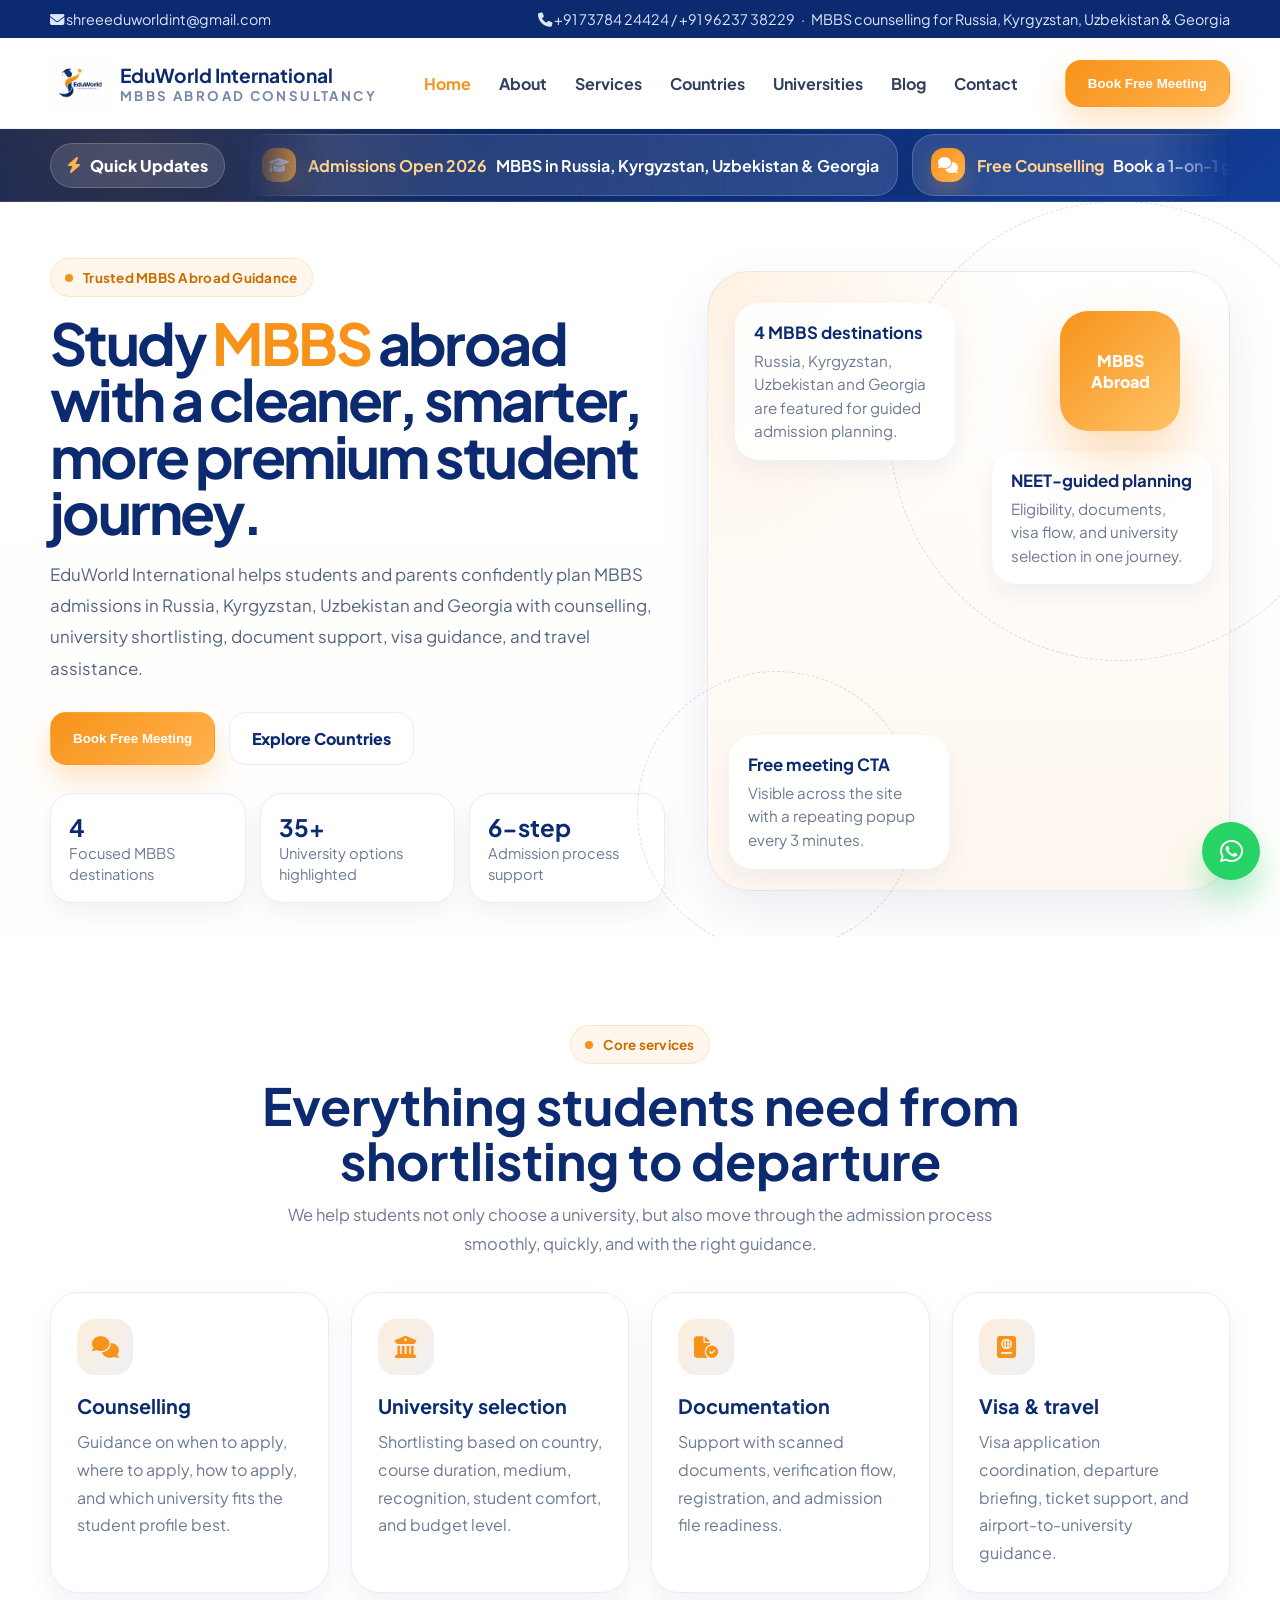
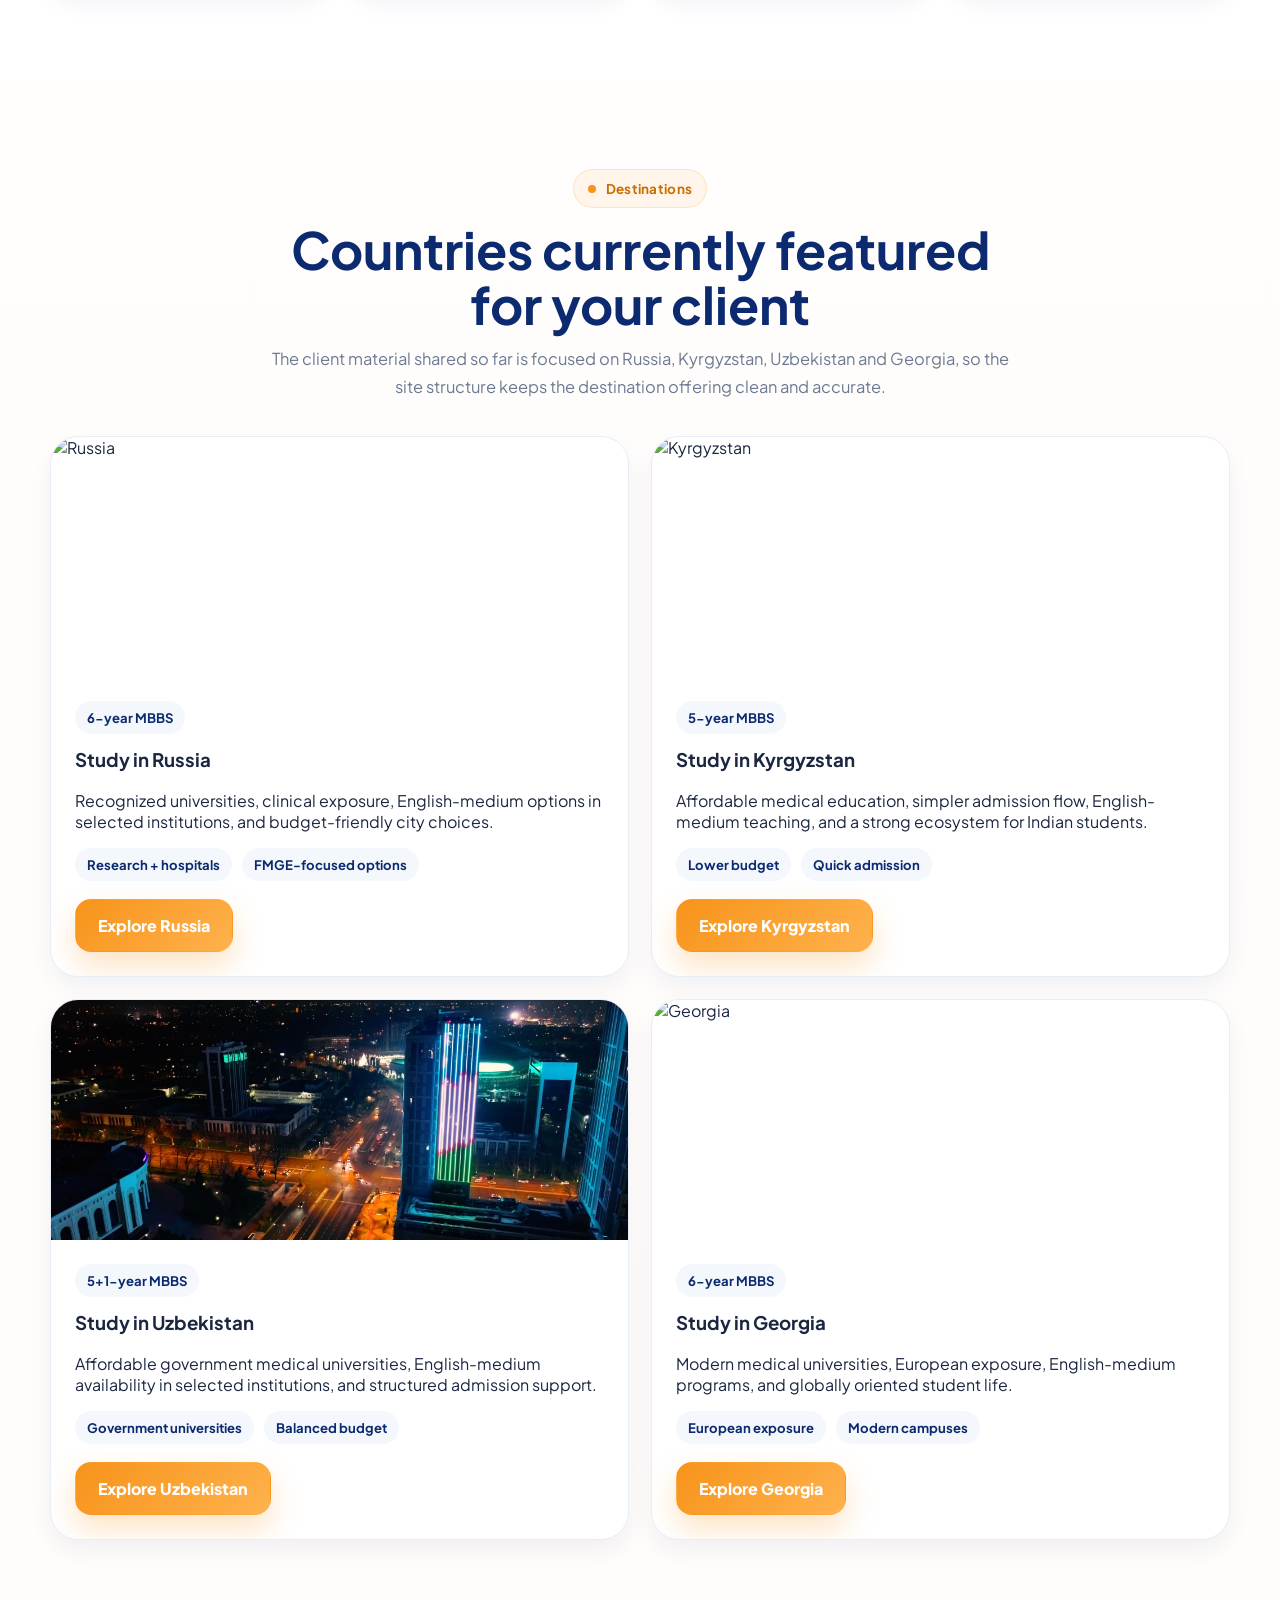
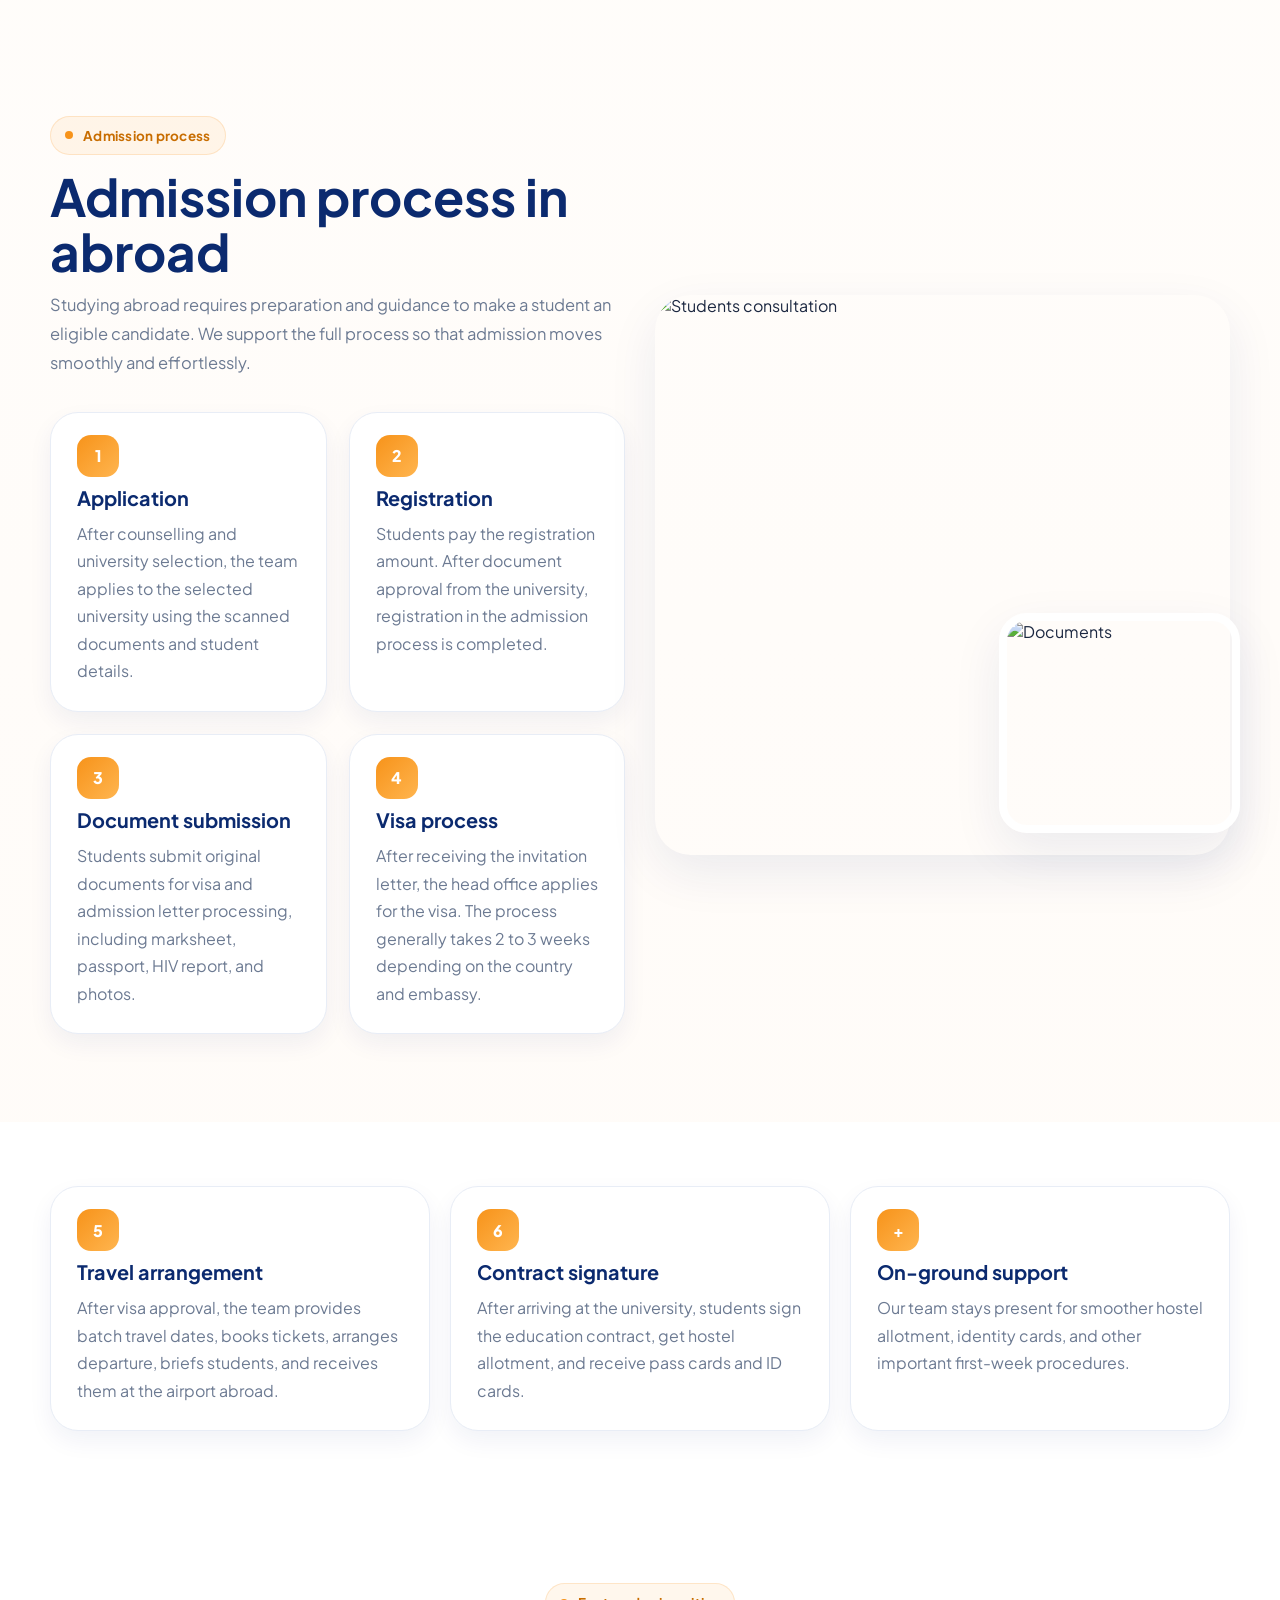
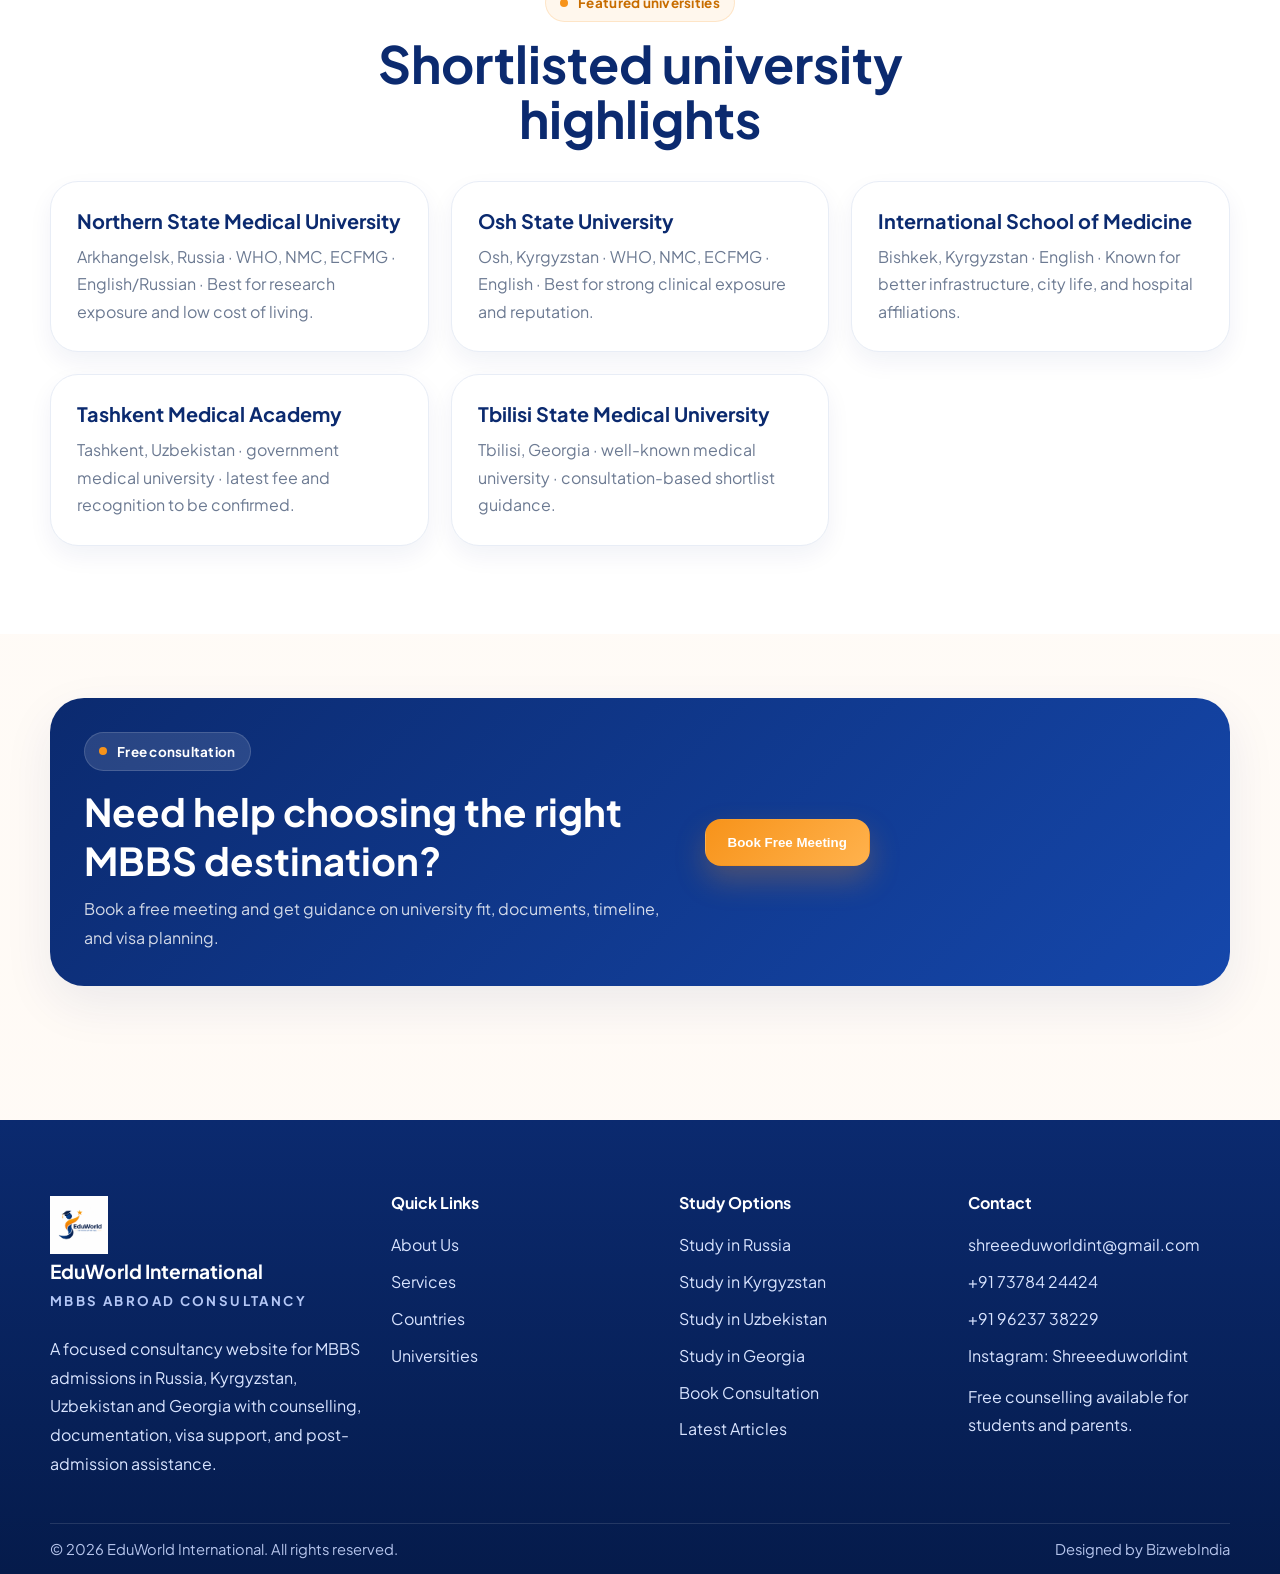
==== commit cc2a6488: "v" ====
--- a/index.html
+++ b/index.html
@@ -204,6 +204,17 @@
   </div>
 </section>
 <section class="section">
+  <div class="container">
+    <div class="section-head"><span class="eyebrow">Destinations</span><h2>Countries currently featured for your client</h2><p>The client material shared so far is focused on Russia, Kyrgyzstan, Uzbekistan and Georgia, so the site structure keeps the destination offering clean and accurate.</p></div>
+    <div class="grid grid-2">
+      <article class="country-card"><img src="https://images.unsplash.com/photo-1513326738677-b964603b136d?auto=format&fit=crop&w=1200&q=80" alt="Russia"><div class="content"><span class="tag">6-year MBBS</span><h3 style="margin-top:14px">Study in Russia</h3><p>Recognized universities, clinical exposure, English-medium options in selected institutions, and budget-friendly city choices.</p><div class="meta"><span class="tag">Research + hospitals</span><span class="tag">FMGE-focused options</span></div><div style="margin-top:18px"><a class="btn btn-primary" href="study-in-russia.html">Explore Russia</a></div></div></article>
+      <article class="country-card"><img src="https://images.unsplash.com/photo-1521295121783-8a321d551ad2?auto=format&fit=crop&w=1200&q=80" alt="Kyrgyzstan"><div class="content"><span class="tag">5-year MBBS</span><h3 style="margin-top:14px">Study in Kyrgyzstan</h3><p>Affordable medical education, simpler admission flow, English-medium teaching, and a strong ecosystem for Indian students.</p><div class="meta"><span class="tag">Lower budget</span><span class="tag">Quick admission</span></div><div style="margin-top:18px"><a class="btn btn-primary" href="study-in-kyrgyzstan.html">Explore Kyrgyzstan</a></div></div></article>
+      <article class="country-card"><img src="assets/lufWPbnwo5DfOkr9UGAdyQtFBcJGg7Ph1R4a3r3N_x315JZfrLm4w4d14NpWkGXUtF8OxN9G-1z72B_5_p4QEOfGz7TtafKla4M9J7GuPMHKa2OW_D71QAU67W-JH4rcBn2GvR9Zxbs6VtobQC7eH1DUsI3Eh-KTBNRPO3GeDHagiWsoO9GIiZvHNR6ol_6d.jpg" alt="Uzbekistan"><div class="content"><span class="tag">5+1-year MBBS</span><h3 style="margin-top:14px">Study in Uzbekistan</h3><p>Affordable government medical universities, English-medium availability in selected institutions, and structured admission support.</p><div class="meta"><span class="tag">Government universities</span><span class="tag">Balanced budget</span></div><div style="margin-top:18px"><a class="btn btn-primary" href="study-in-uzbekistan.html">Explore Uzbekistan</a></div></div></article>
+      <article class="country-card"><img src="https://images.unsplash.com/photo-1565008576549-57569a49371d?auto=format&fit=crop&w=1200&q=80" alt="Georgia"><div class="content"><span class="tag">6-year MBBS</span><h3 style="margin-top:14px">Study in Georgia</h3><p>Modern medical universities, European exposure, English-medium programs, and globally oriented student life.</p><div class="meta"><span class="tag">European exposure</span><span class="tag">Modern campuses</span></div><div style="margin-top:18px"><a class="btn btn-primary" href="study-in-georgia.html">Explore Georgia</a></div></div></article>
+    </div>
+  </div>
+</section>
+<section class="section">
   <div class="container split">
     <div>
       <div class="section-head left"><span class="eyebrow">Admission process</span><h2>Admission process in abroad</h2><p>Studying abroad requires preparation and guidance to make a student an eligible candidate. We support the full process so that admission moves smoothly and effortlessly.</p></div>
@@ -227,17 +238,7 @@
     <div class="step-card"><div class="step-badge">+</div><h3>On-ground support</h3><p>Our team stays present for smoother hostel allotment, identity cards, and other important first-week procedures.</p></div>
   </div>
 </section>
-<section class="section">
-  <div class="container">
-    <div class="section-head"><span class="eyebrow">Destinations</span><h2>Countries currently featured for your client</h2><p>The client material shared so far is focused on Russia, Kyrgyzstan, Uzbekistan and Georgia, so the site structure keeps the destination offering clean and accurate.</p></div>
-    <div class="grid grid-2">
-      <article class="country-card"><img src="https://images.unsplash.com/photo-1513326738677-b964603b136d?auto=format&fit=crop&w=1200&q=80" alt="Russia"><div class="content"><span class="tag">6-year MBBS</span><h3 style="margin-top:14px">Study in Russia</h3><p>Recognized universities, clinical exposure, English-medium options in selected institutions, and budget-friendly city choices.</p><div class="meta"><span class="tag">Research + hospitals</span><span class="tag">FMGE-focused options</span></div><div style="margin-top:18px"><a class="btn btn-primary" href="study-in-russia.html">Explore Russia</a></div></div></article>
-      <article class="country-card"><img src="https://images.unsplash.com/photo-1521295121783-8a321d551ad2?auto=format&fit=crop&w=1200&q=80" alt="Kyrgyzstan"><div class="content"><span class="tag">5-year MBBS</span><h3 style="margin-top:14px">Study in Kyrgyzstan</h3><p>Affordable medical education, simpler admission flow, English-medium teaching, and a strong ecosystem for Indian students.</p><div class="meta"><span class="tag">Lower budget</span><span class="tag">Quick admission</span></div><div style="margin-top:18px"><a class="btn btn-primary" href="study-in-kyrgyzstan.html">Explore Kyrgyzstan</a></div></div></article>
-      <article class="country-card"><img src="assets/lufWPbnwo5DfOkr9UGAdyQtFBcJGg7Ph1R4a3r3N_x315JZfrLm4w4d14NpWkGXUtF8OxN9G-1z72B_5_p4QEOfGz7TtafKla4M9J7GuPMHKa2OW_D71QAU67W-JH4rcBn2GvR9Zxbs6VtobQC7eH1DUsI3Eh-KTBNRPO3GeDHagiWsoO9GIiZvHNR6ol_6d.jpg" alt="Uzbekistan"><div class="content"><span class="tag">5+1-year MBBS</span><h3 style="margin-top:14px">Study in Uzbekistan</h3><p>Affordable government medical universities, English-medium availability in selected institutions, and structured admission support.</p><div class="meta"><span class="tag">Government universities</span><span class="tag">Balanced budget</span></div><div style="margin-top:18px"><a class="btn btn-primary" href="study-in-uzbekistan.html">Explore Uzbekistan</a></div></div></article>
-      <article class="country-card"><img src="https://images.unsplash.com/photo-1565008576549-57569a49371d?auto=format&fit=crop&w=1200&q=80" alt="Georgia"><div class="content"><span class="tag">6-year MBBS</span><h3 style="margin-top:14px">Study in Georgia</h3><p>Modern medical universities, European exposure, English-medium programs, and globally oriented student life.</p><div class="meta"><span class="tag">European exposure</span><span class="tag">Modern campuses</span></div><div style="margin-top:18px"><a class="btn btn-primary" href="study-in-georgia.html">Explore Georgia</a></div></div></article>
-    </div>
-  </div>
-</section>
+
 <section class="section" style="background:#fff">
   <div class="container">
     <div class="section-head"><span class="eyebrow">Featured universities</span><h2>Shortlisted university highlights</h2></div>
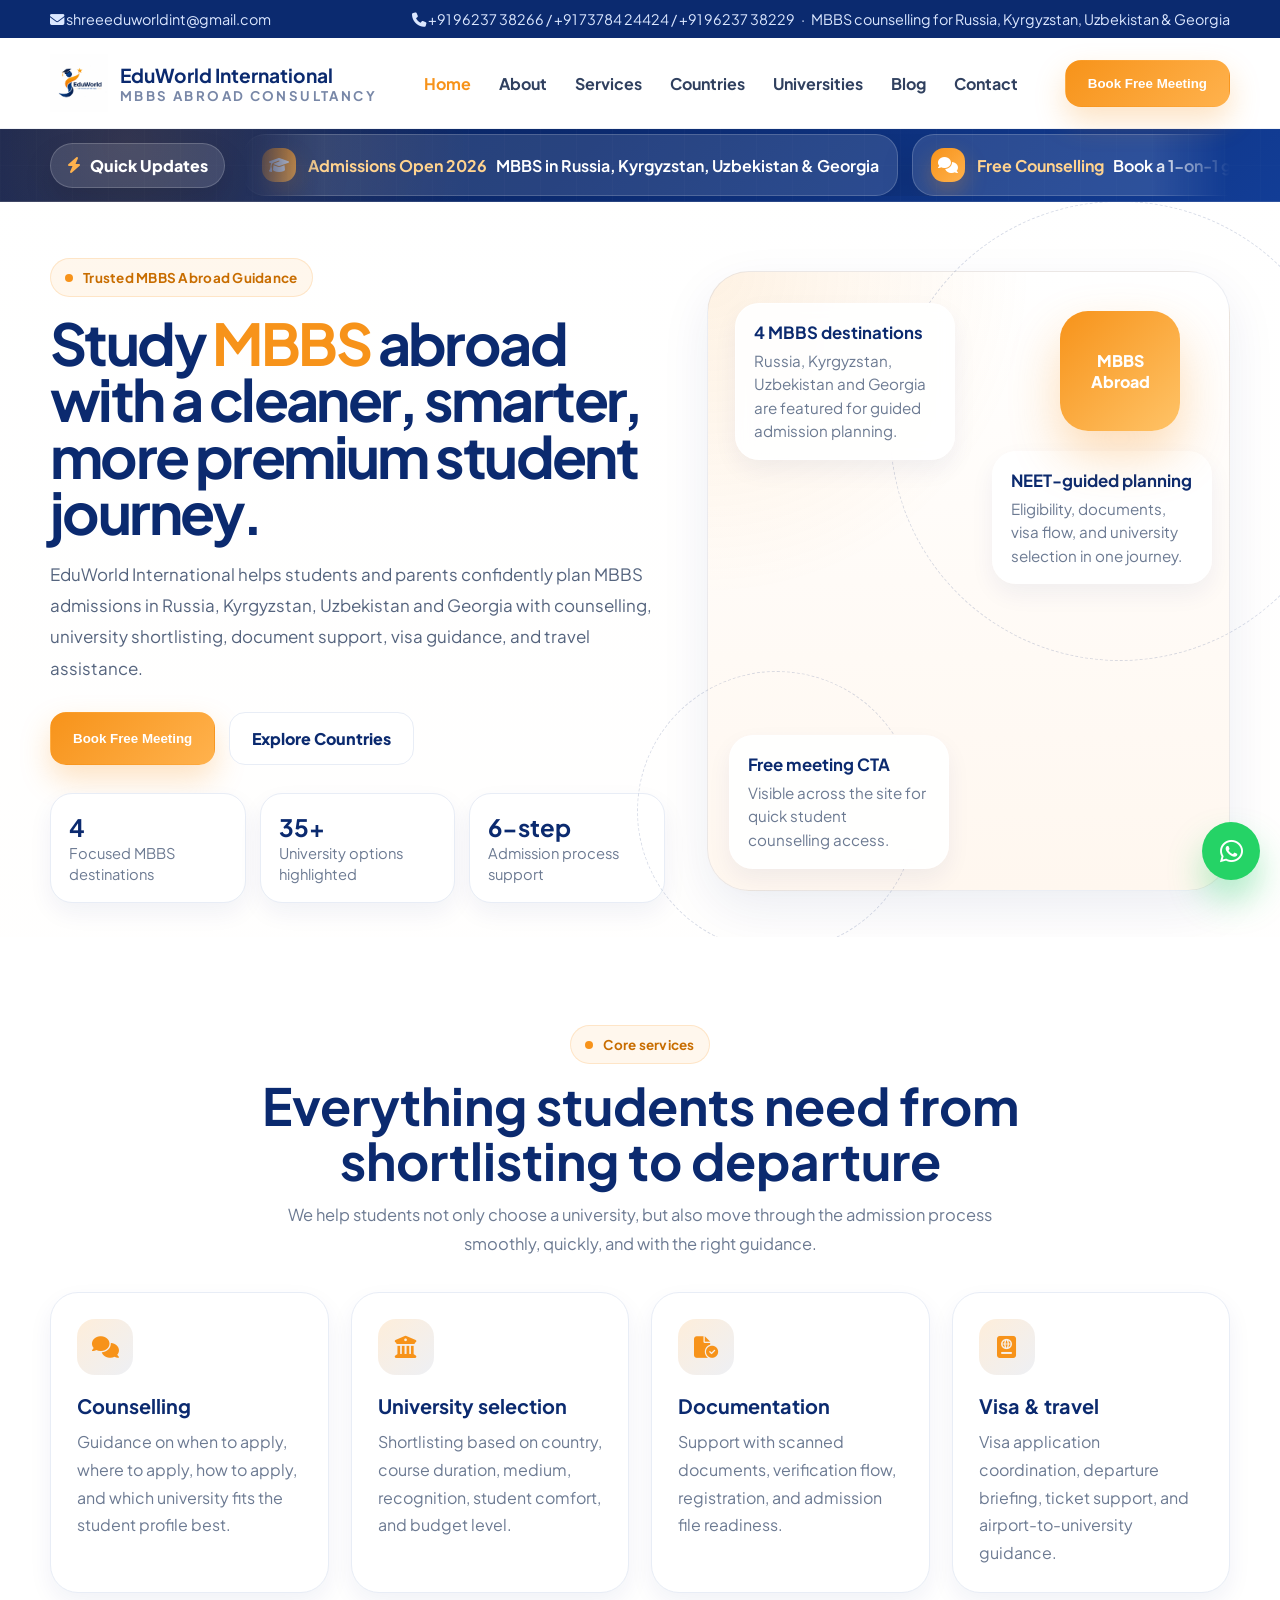
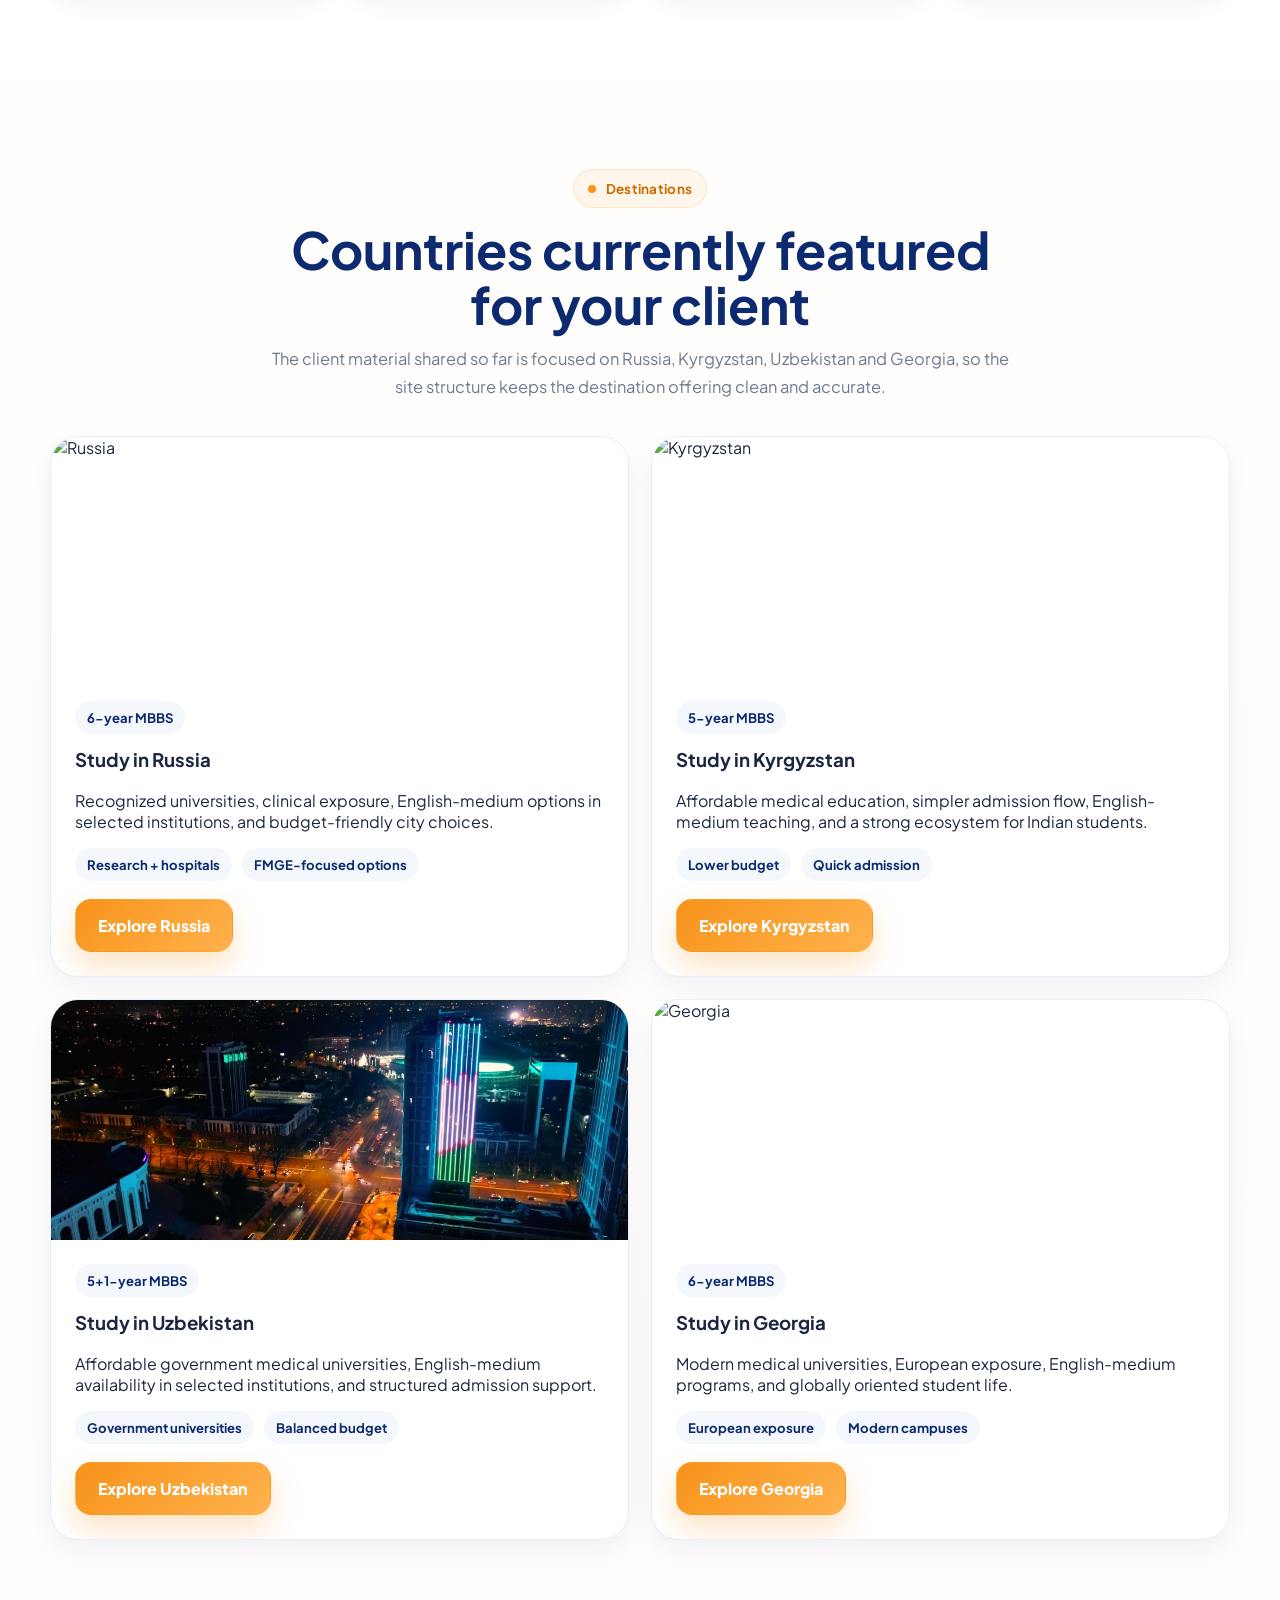
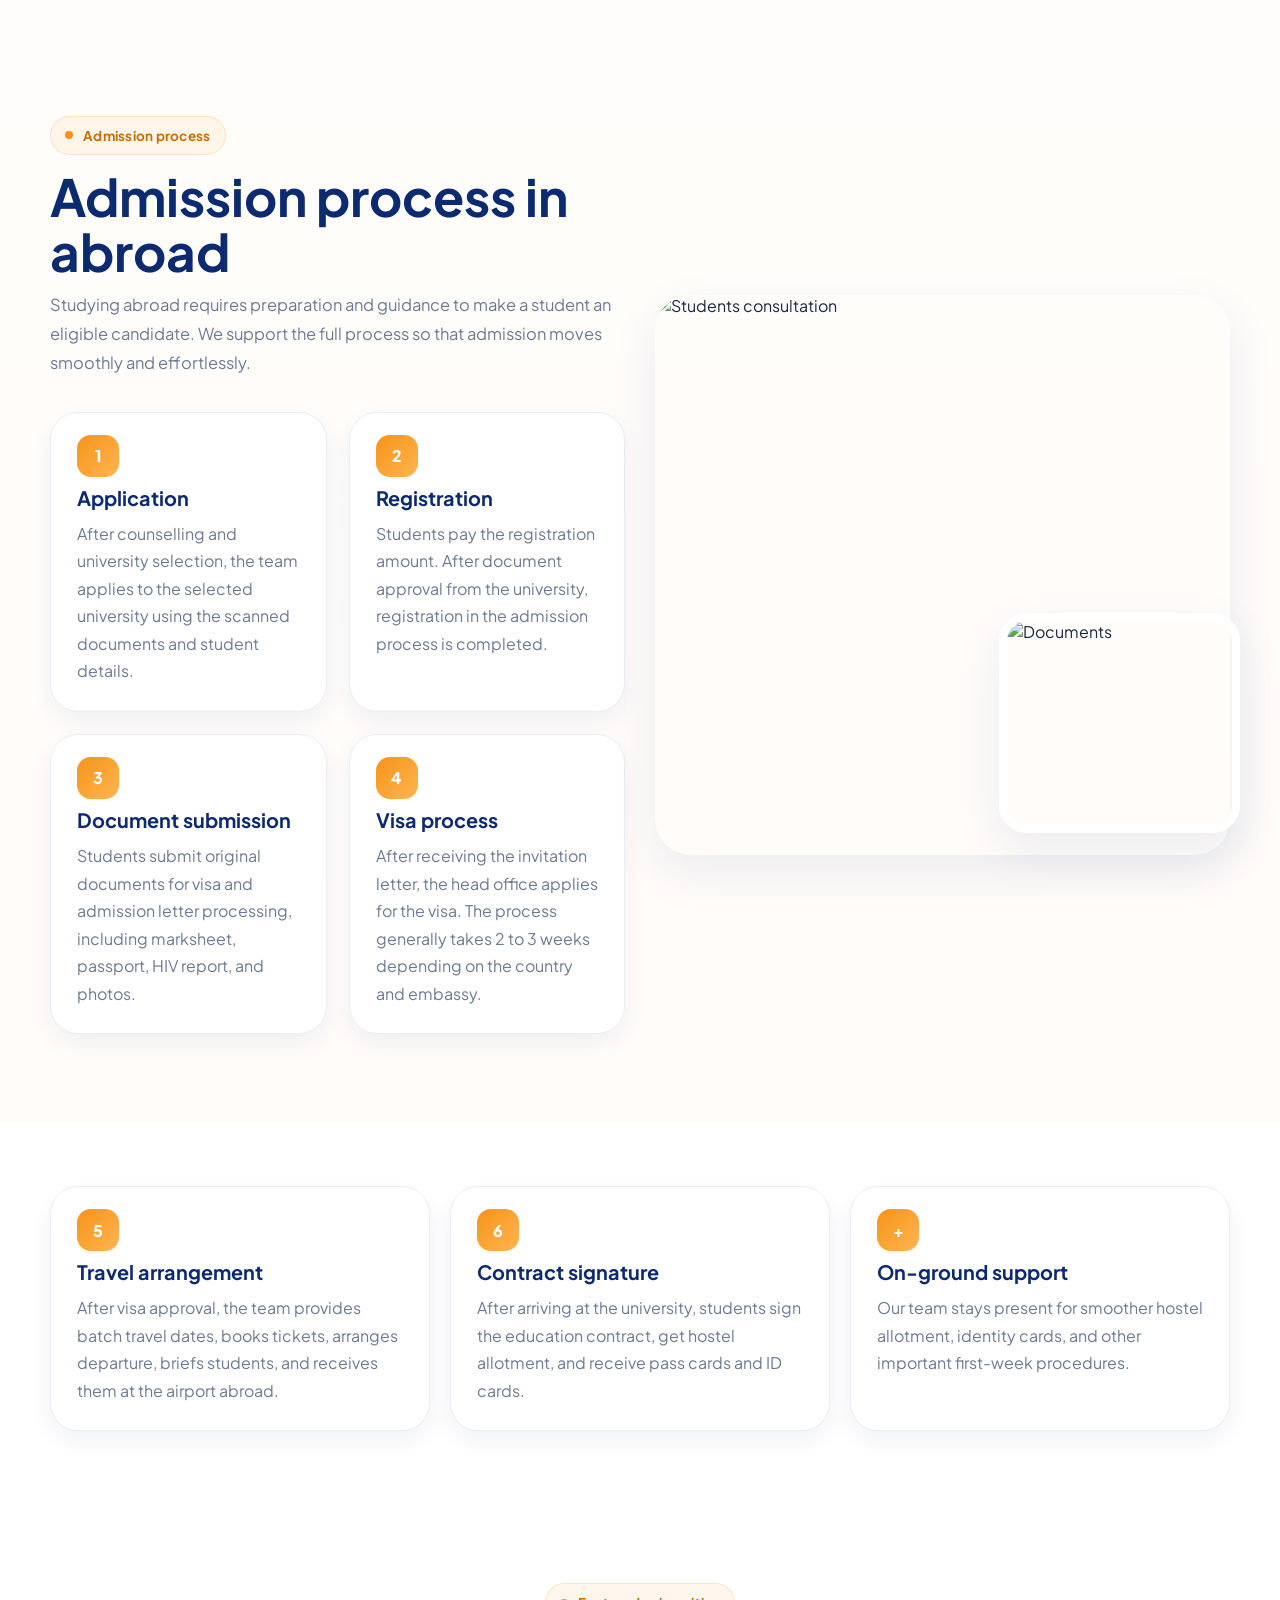
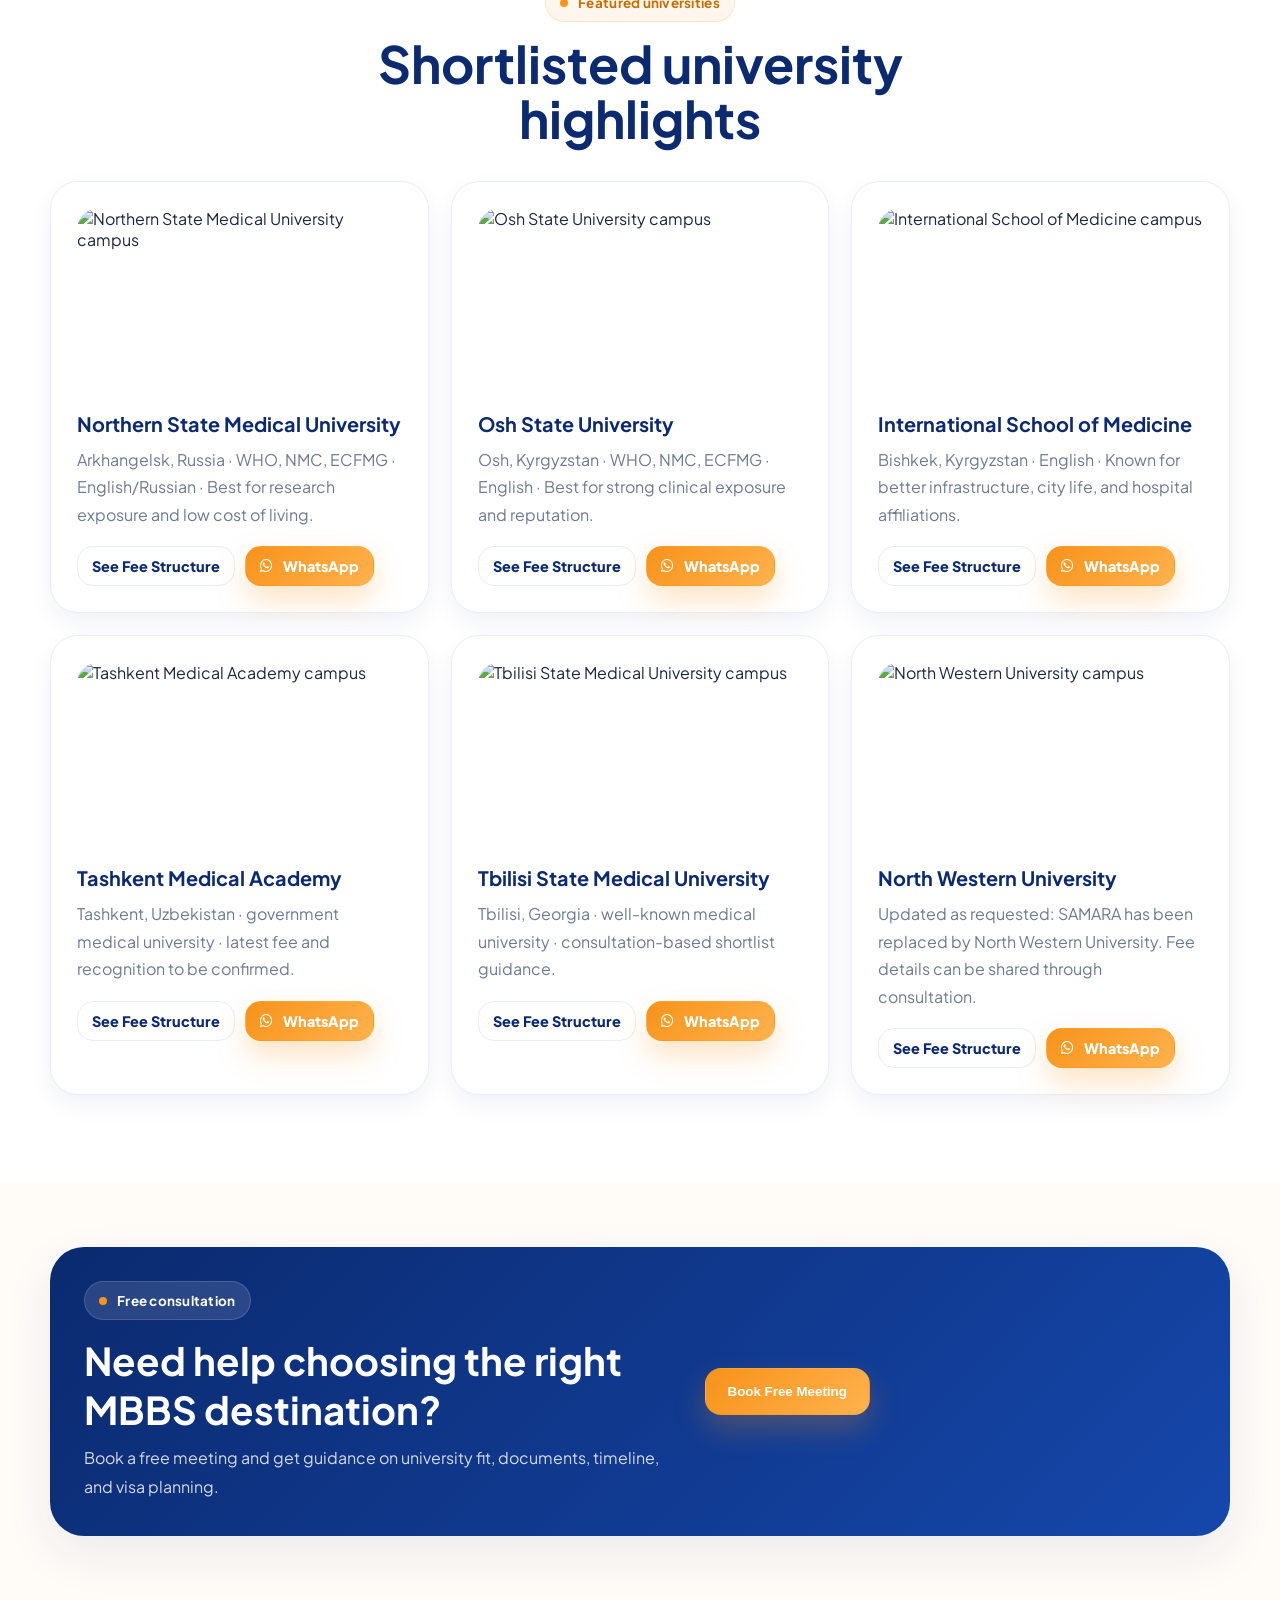
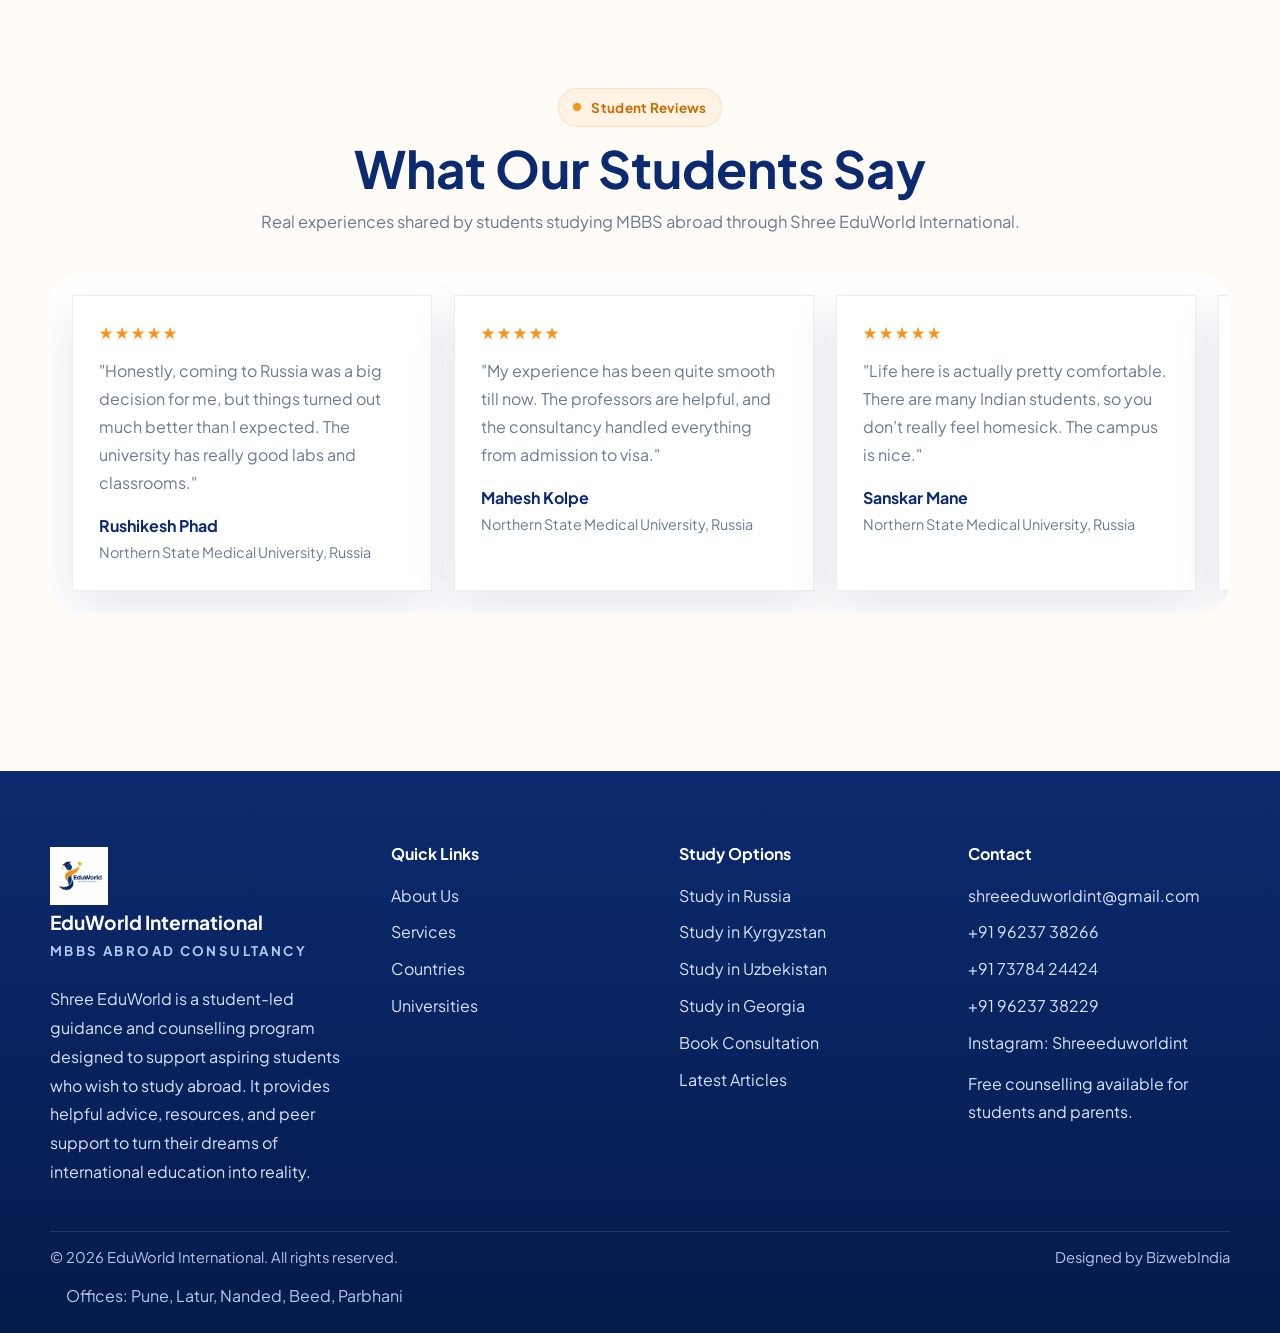
==== commit 54eebe4b: "done" ====
--- a/index.html
+++ b/index.html
@@ -1,4 +1,28 @@
-<!DOCTYPE html><html lang="en"><head><meta charset="UTF-8"><meta name="viewport" content="width=device-width, initial-scale=1.0"><title>EduWorld International | MBBS Abroad Consultancy</title><meta name="description" content="EduWorld International helps students explore MBBS in Russia, Kyrgyzstan, Uzbekistan and Georgia with counselling, admission support, visa guidance, and free consultation meetings."><link rel="preconnect" href="https://fonts.googleapis.com"><link rel="preconnect" href="https://fonts.gstatic.com" crossorigin><link href="https://fonts.googleapis.com/css2?family=Plus+Jakarta+Sans:wght@400;500;600;700;800&display=swap" rel="stylesheet"><link rel="stylesheet" href="https://cdnjs.cloudflare.com/ajax/libs/font-awesome/6.5.2/css/all.min.css"><link rel="stylesheet" href="styles.css">
+<!DOCTYPE html>
+<html lang="en">
+<head>
+<meta charset="UTF-8">
+<meta name="viewport" content="width=device-width, initial-scale=1.0">
+
+<title>Shree EduWorld International | MBBS Abroad Consultancy in India</title>
+<meta name="description" content="Shree EduWorld International is a student-led MBBS abroad consultancy helping Indian students with counselling, university selection, admission support, visa guidance and free consultation meetings.">
+<meta name="keywords" content="MBBS abroad consultancy India, Shree EduWorld International, study MBBS Russia, MBBS Kyrgyzstan, MBBS Uzbekistan, MBBS Georgia, MBBS admission counselling">
+<meta name="robots" content="index, follow">
+<link rel="canonical" href="https://yourdomain.com/index.html">
+
+<meta property="og:title" content="Shree EduWorld International | MBBS Abroad Consultancy">
+<meta property="og:description" content="Student-led guidance and counselling for MBBS abroad admissions in Russia, Kyrgyzstan, Uzbekistan and Georgia.">
+<meta property="og:type" content="website">
+<meta property="og:url" content="https://yourdomain.com/index.html">
+<meta property="og:image" content="https://yourdomain.com/assets/logo.png">
+<meta name="twitter:card" content="summary_large_image">
+
+<link rel="preconnect" href="https://fonts.googleapis.com">
+<link rel="preconnect" href="https://fonts.gstatic.com" crossorigin>
+<link href="https://fonts.googleapis.com/css2?family=Plus+Jakarta+Sans:wght@400;500;600;700;800&display=swap" rel="stylesheet">
+<link rel="stylesheet" href="https://cdnjs.cloudflare.com/ajax/libs/font-awesome/6.5.2/css/all.min.css">
+<link rel="stylesheet" href="styles.css">
+
 <style>
 /* Premium Sliding Notification Posters */
 .premium-notify{
@@ -96,6 +120,38 @@
   from{ transform: translateX(0); }
   to{ transform: translateX(-50%); }
 }
+.uni-img{
+  width:100%;
+  height:185px;
+  object-fit:cover;
+  border-radius:22px;
+  margin-bottom:18px;
+  display:block;
+}
+.uni-actions{
+  display:flex;
+  flex-wrap:wrap;
+  gap:10px;
+  margin-top:18px;
+}
+.uni-actions .btn{
+  padding:10px 14px;
+  font-size:.9rem;
+}
+.footer{overflow:hidden;}
+.footer > p{
+  max-width:1180px;
+  margin:0 auto;
+  padding:0 16px 22px;
+  color:#b4c7f6;
+}
+.review-card span{
+  display:block;
+  margin-top:6px;
+  color:var(--muted);
+  font-size:.92rem;
+  line-height:1.5;
+}
 @media (max-width: 860px){
   .premium-notify-shell{
     grid-template-columns: 1fr;
@@ -108,6 +164,11 @@
   .notify-icon{ width: 30px; height: 30px; border-radius: 11px; }
   .notify-track{ animation-duration: 24s; }
 }
+@media (max-width: 768px){
+  .uni-img{height:165px}
+  .uni-actions .btn{width:100%;justify-content:center}
+  .footer-grid{padding-left:16px;padding-right:16px}
+}
 @media (max-width: 520px){
   .premium-notify-shell{ width: min(100% - 20px, 1180px); }
   .notify-marquee{ mask-image: none; -webkit-mask-image: none; }
@@ -115,10 +176,119 @@
 }
 </style>
 
-</head><body><div class="topbar"><div class="container inner"><span><i class="fa-solid fa-envelope"></i> shreeeduworldint@gmail.com</span><span><i class="fa-solid fa-phone"></i> +91 73784 24424 / +91 96237 38229 &nbsp; · &nbsp; MBBS counselling for Russia, Kyrgyzstan, Uzbekistan & Georgia</span></div></div>
-<header class="header"><div class="container navbar"><a class="logo" href="index.html"><img src="assets/logo.png" alt="EduWorld International logo"><div class="logo-text"><strong>EduWorld International</strong><span>MBBS Abroad Consultancy</span></div></a><nav class="nav-links"><a href="index.html" class="active">Home</a><a href="about.html" class="">About</a><a href="services.html" class="">Services</a><a href="countries.html" class="">Countries</a><a href="universities.html" class="">Universities</a><a href="blog.html" class="">Blog</a><a href="contact.html" class="">Contact</a></nav><div class="nav-actions"><button class="btn btn-primary" data-open-meeting>Book Free Meeting</button><button class="menu-btn" aria-label="Open menu"><i class="fa-solid fa-bars"></i></button></div></div></header>
-
-<!-- Premium Sliding Notification Posters -->
+<style>
+  .reviews-slider{
+  overflow:hidden;
+  position:relative;
+  margin-top:36px;
+}
+.reviews-track{
+  display:flex;
+  gap:22px;
+  width:max-content;
+  animation:reviewSlide 45s linear infinite;
+}
+.reviews-slider:hover .reviews-track{
+  animation-play-state:paused;
+}
+.review-card{
+  width:360px;
+  min-height:260px;
+  padding:26px;
+  border-radius:0px;
+  background:#fff;
+  border:1px solid rgba(7,31,87,.08);
+  box-shadow:0 18px 45px rgba(7,31,87,.10);
+}
+.review-stars{
+  color:#f7931a;
+  margin-bottom:14px;
+  letter-spacing:2px;
+}
+.review-card p{
+  color:var(--muted);
+  line-height:1.75;
+  margin:0 0 18px;
+}
+.review-card strong{
+  display:block;
+  color:var(--navy);
+  font-size:1rem;
+}
+.review-card span{
+  display:block;
+  margin-top:6px;
+  color:var(--muted);
+  font-size:.9rem;
+}
+@keyframes reviewSlide{
+  from{transform:translateX(0);}
+  to{transform:translateX(-50%);}
+}
+@media(max-width:768px){
+  .review-card{
+    width:300px;
+    min-height:280px;
+  }
+}
+</style>
+
+<script type="application/ld+json">
+{
+  "@context": "https://schema.org",
+  "@type": "EducationalOrganization",
+  "name": "Shree EduWorld International",
+  "url": "https://yourdomain.com/",
+  "logo": "https://yourdomain.com/assets/logo.png",
+  "email": "shreeeduworldint@gmail.com",
+  "telephone": "+91-9623738266",
+  "address": {
+    "@type": "PostalAddress",
+    "addressCountry": "IN",
+    "addressRegion": "Maharashtra",
+    "addressLocality": "Pune, Latur, Nanded, Beed, Parbhani"
+  },
+  "sameAs": ["https://instagram.com/Shreeeduworldint"]
+}
+</script>
+</head>
+
+<body>
+
+<div class="topbar">
+  <div class="container inner">
+    <span><i class="fa-solid fa-envelope"></i> shreeeduworldint@gmail.com</span>
+    <span><i class="fa-solid fa-phone"></i> +91 96237 38266 / +91 73784 24424 / +91 96237 38229 &nbsp; · &nbsp; MBBS counselling for Russia, Kyrgyzstan, Uzbekistan & Georgia</span>
+  </div>
+</div>
+
+<header class="header">
+  <div class="container navbar">
+    <a class="logo" href="index.html">
+      <img src="assets/logo.png" alt="EduWorld International logo">
+      <div class="logo-text">
+        <strong>EduWorld International</strong>
+        <span>MBBS Abroad Consultancy</span>
+      </div>
+    </a>
+
+    <nav class="nav-links">
+      <a href="index.html" class="active">Home</a>
+      <a href="about.html">About</a>
+      <a href="services.html">Services</a>
+      <a href="countries.html">Countries</a>
+      <a href="universities.html">Universities</a>
+      <a href="blog.html">Blog</a>
+      <a href="contact.html">Contact</a>
+    </nav>
+
+    <div class="nav-actions">
+      <button class="btn btn-primary" data-open-meeting>Book Free Meeting</button>
+      <button class="menu-btn" aria-label="Open menu"><i class="fa-solid fa-bars"></i></button>
+    </div>
+  </div>
+</header>
+
 <section class="premium-notify" aria-label="Latest MBBS admission updates">
   <div class="premium-notify-shell">
     <div class="notify-label">
@@ -143,7 +313,6 @@
           <span><strong>35+ Universities</strong> Compare country-wise MBBS university options</span>
         </a>
 
-        <!-- duplicate posters for smooth infinite loop -->
         <a href="countries.html" class="notify-poster">
           <span class="notify-icon"><i class="fa-solid fa-graduation-cap"></i></span>
           <span><strong>Admissions Open 2026</strong> MBBS in Russia, Kyrgyzstan, Uzbekistan & Georgia</span>
@@ -169,16 +338,19 @@
       <span class="eyebrow">Trusted MBBS Abroad Guidance</span>
       <h1>Study <span class="accent">MBBS</span> abroad with a cleaner, smarter, more premium student journey.</h1>
       <p>EduWorld International helps students and parents confidently plan MBBS admissions in Russia, Kyrgyzstan, Uzbekistan and Georgia with counselling, university shortlisting, document support, visa guidance, and travel assistance.</p>
+
       <div class="hero-actions">
         <button class="btn btn-primary" data-open-meeting>Book Free Meeting</button>
         <a class="btn btn-outline" href="countries.html">Explore Countries</a>
       </div>
+
       <div class="hero-stats">
         <div class="mini-stat"><strong>4</strong><span>Focused MBBS destinations</span></div>
         <div class="mini-stat"><strong>35+</strong><span>University options highlighted</span></div>
         <div class="mini-stat"><strong>6-step</strong><span>Admission process support</span></div>
       </div>
     </div>
+
     <div class="hero-visual">
       <div class="hero-panel"></div>
       <div class="hero-orbit one"></div>
@@ -186,7 +358,7 @@
       <div class="hero-image"></div>
       <div class="float-card top"><strong>4 MBBS destinations</strong><p>Russia, Kyrgyzstan, Uzbekistan and Georgia are featured for guided admission planning.</p></div>
       <div class="float-card right"><strong>NEET-guided planning</strong><p>Eligibility, documents, visa flow, and university selection in one journey.</p></div>
-      <div class="float-card bottom"><strong>Free meeting CTA</strong><p>Visible across the site with a repeating popup every 3 minutes.</p></div>
+      <div class="float-card bottom"><strong>Free meeting CTA</strong><p>Visible across the site for quick student counselling access.</p></div>
       <div class="ribbon">MBBS<br>Abroad</div>
     </div>
   </div>
@@ -194,7 +366,12 @@
 
 <section class="section" style="background:#fff">
   <div class="container">
-    <div class="section-head"><span class="eyebrow">Core services</span><h2>Everything students need from shortlisting to departure</h2><p>We help students not only choose a university, but also move through the admission process smoothly, quickly, and with the right guidance.</p></div>
+    <div class="section-head">
+      <span class="eyebrow">Core services</span>
+      <h2>Everything students need from shortlisting to departure</h2>
+      <p>We help students not only choose a university, but also move through the admission process smoothly, quickly, and with the right guidance.</p>
+    </div>
+
     <div class="grid grid-4">
       <div class="service-card"><div class="icon"><i class="fa-solid fa-comments"></i></div><h3>Counselling</h3><p>Guidance on when to apply, where to apply, how to apply, and which university fits the student profile best.</p></div>
       <div class="service-card"><div class="icon"><i class="fa-solid fa-building-columns"></i></div><h3>University selection</h3><p>Shortlisting based on country, course duration, medium, recognition, student comfort, and budget level.</p></div>
@@ -203,21 +380,72 @@
     </div>
   </div>
 </section>
+
 <section class="section">
   <div class="container">
-    <div class="section-head"><span class="eyebrow">Destinations</span><h2>Countries currently featured for your client</h2><p>The client material shared so far is focused on Russia, Kyrgyzstan, Uzbekistan and Georgia, so the site structure keeps the destination offering clean and accurate.</p></div>
+    <div class="section-head">
+      <span class="eyebrow">Destinations</span>
+      <h2>Countries currently featured for your client</h2>
+      <p>The client material shared so far is focused on Russia, Kyrgyzstan, Uzbekistan and Georgia, so the site structure keeps the destination offering clean and accurate.</p>
+    </div>
+
     <div class="grid grid-2">
-      <article class="country-card"><img src="https://images.unsplash.com/photo-1513326738677-b964603b136d?auto=format&fit=crop&w=1200&q=80" alt="Russia"><div class="content"><span class="tag">6-year MBBS</span><h3 style="margin-top:14px">Study in Russia</h3><p>Recognized universities, clinical exposure, English-medium options in selected institutions, and budget-friendly city choices.</p><div class="meta"><span class="tag">Research + hospitals</span><span class="tag">FMGE-focused options</span></div><div style="margin-top:18px"><a class="btn btn-primary" href="study-in-russia.html">Explore Russia</a></div></div></article>
-      <article class="country-card"><img src="https://images.unsplash.com/photo-1521295121783-8a321d551ad2?auto=format&fit=crop&w=1200&q=80" alt="Kyrgyzstan"><div class="content"><span class="tag">5-year MBBS</span><h3 style="margin-top:14px">Study in Kyrgyzstan</h3><p>Affordable medical education, simpler admission flow, English-medium teaching, and a strong ecosystem for Indian students.</p><div class="meta"><span class="tag">Lower budget</span><span class="tag">Quick admission</span></div><div style="margin-top:18px"><a class="btn btn-primary" href="study-in-kyrgyzstan.html">Explore Kyrgyzstan</a></div></div></article>
-      <article class="country-card"><img src="assets/lufWPbnwo5DfOkr9UGAdyQtFBcJGg7Ph1R4a3r3N_x315JZfrLm4w4d14NpWkGXUtF8OxN9G-1z72B_5_p4QEOfGz7TtafKla4M9J7GuPMHKa2OW_D71QAU67W-JH4rcBn2GvR9Zxbs6VtobQC7eH1DUsI3Eh-KTBNRPO3GeDHagiWsoO9GIiZvHNR6ol_6d.jpg" alt="Uzbekistan"><div class="content"><span class="tag">5+1-year MBBS</span><h3 style="margin-top:14px">Study in Uzbekistan</h3><p>Affordable government medical universities, English-medium availability in selected institutions, and structured admission support.</p><div class="meta"><span class="tag">Government universities</span><span class="tag">Balanced budget</span></div><div style="margin-top:18px"><a class="btn btn-primary" href="study-in-uzbekistan.html">Explore Uzbekistan</a></div></div></article>
-      <article class="country-card"><img src="https://images.unsplash.com/photo-1565008576549-57569a49371d?auto=format&fit=crop&w=1200&q=80" alt="Georgia"><div class="content"><span class="tag">6-year MBBS</span><h3 style="margin-top:14px">Study in Georgia</h3><p>Modern medical universities, European exposure, English-medium programs, and globally oriented student life.</p><div class="meta"><span class="tag">European exposure</span><span class="tag">Modern campuses</span></div><div style="margin-top:18px"><a class="btn btn-primary" href="study-in-georgia.html">Explore Georgia</a></div></div></article>
-    </div>
-  </div>
-</section>
+      <article class="country-card">
+        <img src="https://images.unsplash.com/photo-1513326738677-b964603b136d?auto=format&fit=crop&w=1200&q=80" alt="Russia">
+        <div class="content">
+          <span class="tag">6-year MBBS</span>
+          <h3 style="margin-top:14px">Study in Russia</h3>
+          <p>Recognized universities, clinical exposure, English-medium options in selected institutions, and budget-friendly city choices.</p>
+          <div class="meta"><span class="tag">Research + hospitals</span><span class="tag">FMGE-focused options</span></div>
+          <div style="margin-top:18px"><a class="btn btn-primary" href="study-in-russia.html">Explore Russia</a></div>
+        </div>
+      </article>
+
+      <article class="country-card">
+        <img src="https://images.unsplash.com/photo-1521295121783-8a321d551ad2?auto=format&fit=crop&w=1200&q=80" alt="Kyrgyzstan">
+        <div class="content">
+          <span class="tag">5-year MBBS</span>
+          <h3 style="margin-top:14px">Study in Kyrgyzstan</h3>
+          <p>Affordable medical education, simpler admission flow, English-medium teaching, and a strong ecosystem for Indian students.</p>
+          <div class="meta"><span class="tag">Lower budget</span><span class="tag">Quick admission</span></div>
+          <div style="margin-top:18px"><a class="btn btn-primary" href="study-in-kyrgyzstan.html">Explore Kyrgyzstan</a></div>
+        </div>
+      </article>
+
+      <article class="country-card">
+        <img src="assets/lufWPbnwo5DfOkr9UGAdyQtFBcJGg7Ph1R4a3r3N_x315JZfrLm4w4d14NpWkGXUtF8OxN9G-1z72B_5_p4QEOfGz7TtafKla4M9J7GuPMHKa2OW_D71QAU67W-JH4rcBn2GvR9Zxbs6VtobQC7eH1DUsI3Eh-KTBNRPO3GeDHagiWsoO9GIiZvHNR6ol_6d.jpg" alt="Uzbekistan">
+        <div class="content">
+          <span class="tag">5+1-year MBBS</span>
+          <h3 style="margin-top:14px">Study in Uzbekistan</h3>
+          <p>Affordable government medical universities, English-medium availability in selected institutions, and structured admission support.</p>
+          <div class="meta"><span class="tag">Government universities</span><span class="tag">Balanced budget</span></div>
+          <div style="margin-top:18px"><a class="btn btn-primary" href="study-in-uzbekistan.html">Explore Uzbekistan</a></div>
+        </div>
+      </article>
+
+      <article class="country-card">
+        <img src="https://images.unsplash.com/photo-1565008576549-57569a49371d?auto=format&fit=crop&w=1200&q=80" alt="Georgia">
+        <div class="content">
+          <span class="tag">6-year MBBS</span>
+          <h3 style="margin-top:14px">Study in Georgia</h3>
+          <p>Modern medical universities, European exposure, English-medium programs, and globally oriented student life.</p>
+          <div class="meta"><span class="tag">European exposure</span><span class="tag">Modern campuses</span></div>
+          <div style="margin-top:18px"><a class="btn btn-primary" href="study-in-georgia.html">Explore Georgia</a></div>
+        </div>
+      </article>
+    </div>
+  </div>
+</section>
+
 <section class="section">
   <div class="container split">
     <div>
-      <div class="section-head left"><span class="eyebrow">Admission process</span><h2>Admission process in abroad</h2><p>Studying abroad requires preparation and guidance to make a student an eligible candidate. We support the full process so that admission moves smoothly and effortlessly.</p></div>
+      <div class="section-head left">
+        <span class="eyebrow">Admission process</span>
+        <h2>Admission process in abroad</h2>
+        <p>Studying abroad requires preparation and guidance to make a student an eligible candidate. We support the full process so that admission moves smoothly and effortlessly.</p>
+      </div>
+
       <div class="grid grid-2">
         <div class="step-card"><div class="step-badge">1</div><h3>Application</h3><p>After counselling and university selection, the team applies to the selected university using the scanned documents and student details.</p></div>
         <div class="step-card"><div class="step-badge">2</div><h3>Registration</h3><p>Students pay the registration amount. After document approval from the university, registration in the admission process is completed.</p></div>
@@ -225,12 +453,14 @@
         <div class="step-card"><div class="step-badge">4</div><h3>Visa process</h3><p>After receiving the invitation letter, the head office applies for the visa. The process generally takes 2 to 3 weeks depending on the country and embassy.</p></div>
       </div>
     </div>
+
     <div class="visual-block">
       <img class="main" src="https://images.unsplash.com/photo-1522202176988-66273c2fd55f?auto=format&fit=crop&w=1200&q=80" alt="Students consultation">
       <img class="small" src="https://images.unsplash.com/photo-1450101499163-c8848c66ca85?auto=format&fit=crop&w=900&q=80" alt="Documents">
     </div>
   </div>
 </section>
+
 <section class="section compact" style="background:#fff">
   <div class="container process-grid">
     <div class="step-card"><div class="step-badge">5</div><h3>Travel arrangement</h3><p>After visa approval, the team provides batch travel dates, books tickets, arranges departure, briefs students, and receives them at the airport abroad.</p></div>
@@ -241,21 +471,283 @@
 
 <section class="section" style="background:#fff">
   <div class="container">
-    <div class="section-head"><span class="eyebrow">Featured universities</span><h2>Shortlisted university highlights</h2></div>
-    <div class="grid grid-3">
-      <div class="uni-card"><h3>Northern State Medical University</h3><p>Arkhangelsk, Russia · WHO, NMC, ECFMG · English/Russian · Best for research exposure and low cost of living.</p></div>
-      <div class="uni-card"><h3>Osh State University</h3><p>Osh, Kyrgyzstan · WHO, NMC, ECFMG · English · Best for strong clinical exposure and reputation.</p></div>
-      <div class="uni-card"><h3>International School of Medicine</h3><p>Bishkek, Kyrgyzstan · English · Known for better infrastructure, city life, and hospital affiliations.</p></div><div class="uni-card"><h3>Tashkent Medical Academy</h3><p>Tashkent, Uzbekistan · government medical university · latest fee and recognition to be confirmed.</p></div><div class="uni-card"><h3>Tbilisi State Medical University</h3><p>Tbilisi, Georgia · well-known medical university · consultation-based shortlist guidance.</p></div>
-    </div>
-  </div>
-</section>
+    <div class="section-head">
+      <span class="eyebrow">Featured universities</span>
+      <h2>Shortlisted university highlights</h2>
+    </div>
+
+    <div class="grid grid-3 university-showcase">
+      <div class="uni-card">
+        <img class="uni-img" src="https://images.unsplash.com/photo-1562774053-701939374585?auto=format&fit=crop&w=900&q=80" alt="Northern State Medical University campus">
+        <h3>Northern State Medical University</h3>
+        <p>Arkhangelsk, Russia · WHO, NMC, ECFMG · English/Russian · Best for research exposure and low cost of living.</p>
+        <div class="uni-actions">
+          <a class="btn btn-outline" href="All UNIVERSITIES FEE STRUCTURE MASTER PDF.pdf" target="_blank" download>See Fee Structure</a>
+          <a class="btn btn-primary" href="https://wa.me/919623738266?text=Hi%20Shree%20EduWorld%2C%20I%20want%20fee%20structure%20for%20Northern%20State%20Medical%20University" target="_blank" rel="noopener"><i class="fa-brands fa-whatsapp"></i> WhatsApp</a>
+        </div>
+      </div>
+
+      <div class="uni-card">
+        <img class="uni-img" src="https://images.unsplash.com/photo-1523050854058-8df90110c9f1?auto=format&fit=crop&w=900&q=80" alt="Osh State University campus">
+        <h3>Osh State University</h3>
+        <p>Osh, Kyrgyzstan · WHO, NMC, ECFMG · English · Best for strong clinical exposure and reputation.</p>
+        <div class="uni-actions">
+          <a class="btn btn-outline" href="All UNIVERSITIES FEE STRUCTURE MASTER PDF.pdf" target="_blank" download>See Fee Structure</a>
+          <a class="btn btn-primary" href="https://wa.me/919623738266?text=Hi%20Shree%20EduWorld%2C%20I%20want%20fee%20structure%20for%20Osh%20State%20University" target="_blank" rel="noopener"><i class="fa-brands fa-whatsapp"></i> WhatsApp</a>
+        </div>
+      </div>
+
+      <div class="uni-card">
+        <img class="uni-img" src="https://images.unsplash.com/photo-1564981797816-1043664bf78d?auto=format&fit=crop&w=900&q=80" alt="International School of Medicine campus">
+        <h3>International School of Medicine</h3>
+        <p>Bishkek, Kyrgyzstan · English · Known for better infrastructure, city life, and hospital affiliations.</p>
+        <div class="uni-actions">
+          <a class="btn btn-outline" href="All UNIVERSITIES FEE STRUCTURE MASTER PDF.pdf" target="_blank" download>See Fee Structure</a>
+          <a class="btn btn-primary" href="https://wa.me/919623738266?text=Hi%20Shree%20EduWorld%2C%20I%20want%20fee%20structure%20for%20International%20School%20of%20Medicine" target="_blank" rel="noopener"><i class="fa-brands fa-whatsapp"></i> WhatsApp</a>
+        </div>
+      </div>
+
+      <div class="uni-card">
+        <img class="uni-img" src="https://images.unsplash.com/photo-1607237138185-eedd9c632b0b?auto=format&fit=crop&w=900&q=80" alt="Tashkent Medical Academy campus">
+        <h3>Tashkent Medical Academy</h3>
+        <p>Tashkent, Uzbekistan · government medical university · latest fee and recognition to be confirmed.</p>
+        <div class="uni-actions">
+          <a class="btn btn-outline" href="All UNIVERSITIES FEE STRUCTURE MASTER PDF.pdf" target="_blank" download>See Fee Structure</a>
+          <a class="btn btn-primary" href="https://wa.me/919623738266?text=Hi%20Shree%20EduWorld%2C%20I%20want%20fee%20structure%20for%20Tashkent%20Medical%20Academy" target="_blank" rel="noopener"><i class="fa-brands fa-whatsapp"></i> WhatsApp</a>
+        </div>
+      </div>
+
+      <div class="uni-card">
+        <img class="uni-img" src="https://images.unsplash.com/photo-1498243691581-b145c3f54a5a?auto=format&fit=crop&w=900&q=80" alt="Tbilisi State Medical University campus">
+        <h3>Tbilisi State Medical University</h3>
+        <p>Tbilisi, Georgia · well-known medical university · consultation-based shortlist guidance.</p>
+        <div class="uni-actions">
+          <a class="btn btn-outline" href="All UNIVERSITIES FEE STRUCTURE MASTER PDF.pdf" target="_blank" download>See Fee Structure</a>
+          <a class="btn btn-primary" href="https://wa.me/919623738266?text=Hi%20Shree%20EduWorld%2C%20I%20want%20fee%20structure%20for%20Tbilisi%20State%20Medical%20University" target="_blank" rel="noopener"><i class="fa-brands fa-whatsapp"></i> WhatsApp</a>
+        </div>
+      </div>
+
+      <div class="uni-card">
+        <img class="uni-img" src="https://images.unsplash.com/photo-1541339907198-e08756dedf3f?auto=format&fit=crop&w=900&q=80" alt="North Western University campus">
+        <h3>North Western University</h3>
+        <p>Updated as requested: SAMARA has been replaced by North Western University. Fee details can be shared through consultation.</p>
+        <div class="uni-actions">
+          <a class="btn btn-outline" href="All UNIVERSITIES FEE STRUCTURE MASTER PDF.pdf" target="_blank" download>See Fee Structure</a>
+          <a class="btn btn-primary" href="https://wa.me/919623738266?text=Hi%20Shree%20EduWorld%2C%20I%20want%20fee%20structure%20for%20North%20Western%20University" target="_blank" rel="noopener"><i class="fa-brands fa-whatsapp"></i> WhatsApp</a>
+        </div>
+      </div>
+    </div>
+  </div>
+</section>
+
 <section class="section compact">
   <div class="container">
     <div class="cta-banner" style="display:grid;grid-template-columns:1.1fr .9fr;gap:20px;background:linear-gradient(135deg,var(--navy),#1547ab);padding:34px;border-radius:34px;color:#fff;box-shadow:var(--shadow)">
-      <div><span class="eyebrow" style="background:rgba(255,255,255,.12);border-color:rgba(255,255,255,.14);color:#fff">Free consultation</span><h2 style="margin:16px 0 10px;font-size:2.4rem;color:#fff">Need help choosing the right MBBS destination?</h2><p style="margin:0;color:rgba(255,255,255,.82);line-height:1.8">Book a free meeting and get guidance on university fit, documents, timeline, and visa planning.</p></div>
-      <div style="display:flex;align-items:center;justify-content:flex-start"><button class="btn btn-primary" data-open-meeting>Book Free Meeting</button></div>
-    </div>
-  </div>
-</section>
-<footer class="footer"><div class="container footer-grid"><div class="brand"><a class="logo" href="index.html"><img src="assets/logo.png" alt="EduWorld International logo"><div class="logo-text"><strong style="color:#fff">EduWorld International</strong><span style="color:#b4c7f6">MBBS Abroad Consultancy</span></div></a><p style="margin-top:18px">A focused consultancy website for MBBS admissions in Russia, Kyrgyzstan, Uzbekistan and Georgia with counselling, documentation, visa support, and post-admission assistance.</p></div><div><h4>Quick Links</h4><a href="about.html">About Us</a><a href="services.html">Services</a><a href="countries.html">Countries</a><a href="universities.html">Universities</a></div><div><h4>Study Options</h4><a href="study-in-russia.html">Study in Russia</a><a href="study-in-kyrgyzstan.html">Study in Kyrgyzstan</a><a href="study-in-uzbekistan.html">Study in Uzbekistan</a><a href="study-in-georgia.html">Study in Georgia</a><a href="contact.html">Book Consultation</a><a href="blog.html">Latest Articles</a></div><div><h4>Contact</h4><a href="mailto:shreeeduworldint@gmail.com">shreeeduworldint@gmail.com</a><a href="tel:+917378424424">+91 73784 24424</a><a href="tel:+919623738229">+91 96237 38229</a><a href="https://instagram.com/Shreeeduworldint" target="_blank">Instagram: Shreeeduworldint</a><p style="margin:8px 0 0">Free counselling available for students and parents.</p></div></div><div class="container subfooter"><span>© 2026 EduWorld International. All rights reserved.</span><span>Designed by BizwebIndia</span></div></footer><a class="whatsapp" href="https://wa.me/917378424424?text=Hi%20EduWorld%20International%2C%20I%20want%20free%20MBBS%20counselling." target="_blank" rel="noopener" aria-label="WhatsApp"><i class="fa-brands fa-whatsapp"></i></a>
-<div class="modal-backdrop" id="meetingModal"><div class="modal"><button class="modal-close" aria-label="Close"><i class="fa-solid fa-xmark"></i></button><div class="modal-side"><div><span class="eyebrow" style="background:rgba(255,255,255,.12);border-color:rgba(255,255,255,.14);color:#fff">Free consultation</span><h3>Book your free MBBS counselling meeting</h3><p>Speak with our team for university selection, eligibility review, documentation planning, and visa guidance for Russia, Kyrgyzstan, Uzbekistan or Georgia.</p></div><div class="card" style="background:rgba(255,255,255,.08);border-color:rgba(255,255,255,.08);color:#fff;box-shadow:none"><strong>Popup reminder</strong><p style="margin:8px 0 0;color:rgba(255,255,255,.82)">This enquiry popup is configured to reappear every 3 minutes.</p></div></div><div class="contact-card" style="box-shadow:none"><h3 style="margin:0 0 12px;color:var(--navy)">Schedule a callback</h3><p style="margin:0 0 18px;color:var(--muted)">Fill in your details and our team will contact you.</p><form id="meetingForm" class="form-grid"><input class="control" name="name" placeholder="Student name" required><input class="control" name="phone" placeholder="Phone number" required><input class="control full" name="email" placeholder="Email address"><select class="control" name="country"><option>Interested country</option><option>Russia</option><option>Kyrgyzstan</option><option>Uzbekistan</option><option>Georgia</option></select><input class="control" name="date" type="date" aria-label="Preferred meeting date"><input class="control" name="time" type="time" aria-label="Preferred meeting time"><textarea class="control full" name="message" rows="5" placeholder="Tell us your class, NEET status, preferred budget and questions"></textarea><div class="booking-options full"><button class="btn btn-primary" type="submit"><i class="fa-brands fa-whatsapp"></i> Send on WhatsApp</button><a class="btn btn-outline" id="calendlyBtn" href="#" target="_blank" rel="noopener"><i class="fa-regular fa-calendar"></i> Open Calendar Booking</a></div><p class="form-note full">Free setup: WhatsApp works immediately. Formspree, Google Sheets and Calendar link are configured in <code>script.js</code>.</p></form></div></div></div><div class="notice" id="notice">Thanks. Your meeting request has been captured.</div><script src="script.js"></script></body></html>+      <div>
+        <span class="eyebrow" style="background:rgba(255,255,255,.12);border-color:rgba(255,255,255,.14);color:#fff">Free consultation</span>
+        <h2 style="margin:16px 0 10px;font-size:2.4rem;color:#fff">Need help choosing the right MBBS destination?</h2>
+        <p style="margin:0;color:rgba(255,255,255,.82);line-height:1.8">Book a free meeting and get guidance on university fit, documents, timeline, and visa planning.</p>
+      </div>
+      <div style="display:flex;align-items:center;justify-content:flex-start">
+        <button class="btn btn-primary" data-open-meeting>Book Free Meeting</button>
+      </div>
+    </div>
+  </div>
+</section>
+
+<section class="section">
+  <div class="container">
+    <div class="section-head">
+      <span class="eyebrow">Student Reviews</span>
+      <h2>What Our Students Say</h2>
+      <p>Real experiences shared by students studying MBBS abroad through Shree EduWorld International.</p>
+    </div>
+
+    <div class="reviews-slider">
+      <div class="reviews-track">
+
+        <div class="review-card">
+          <div class="review-stars">★★★★★</div>
+          <p>"Honestly, coming to Russia was a big decision for me, but things turned out much better than I expected. The university has really good labs and classrooms."</p>
+          <strong>Rushikesh Phad</strong>
+          <span>Northern State Medical University, Russia</span>
+        </div>
+
+        <div class="review-card">
+          <div class="review-stars">★★★★★</div>
+          <p>"My experience has been quite smooth till now. The professors are helpful, and the consultancy handled everything from admission to visa."</p>
+          <strong>Mahesh Kolpe</strong>
+          <span>Northern State Medical University, Russia</span>
+        </div>
+
+        <div class="review-card">
+          <div class="review-stars">★★★★★</div>
+          <p>"Life here is actually pretty comfortable. There are many Indian students, so you don’t really feel homesick. The campus is nice."</p>
+          <strong>Sanskar Mane</strong>
+          <span>Northern State Medical University, Russia</span>
+        </div>
+
+        <div class="review-card">
+          <div class="review-stars">★★★★★</div>
+          <p>"Studying in Kyrgyzstan has been a good experience so far. The cost of living is affordable, and the consultancy helped me choose based on my budget."</p>
+          <strong>Rushikesh Tandle</strong>
+          <span>Osh State Medical University, Kyrgyzstan</span>
+        </div>
+
+        <div class="review-card">
+          <div class="review-stars">★★★★★</div>
+          <p>"I was nervous before coming here, but things settled down quickly. There are many Indian students around, and overall it’s comfortable."</p>
+          <strong>Sanchi Turukmare</strong>
+          <span>Jalalabad International Medical University, Kyrgyzstan</span>
+        </div>
+
+        <div class="review-card">
+          <div class="review-stars">★★★★★</div>
+          <p>"Uzbekistan is actually a nice place for MBBS. The classes are in English, teachers are supportive, and admission was very smooth."</p>
+          <strong>Sai Sudharsanam</strong>
+          <span>Asia International University, Uzbekistan</span>
+        </div>
+
+        <div class="review-card">
+          <div class="review-stars">★★★★★</div>
+          <p>"The university has really good facilities, especially for practical learning. We get proper hospital exposure, which is very important."</p>
+          <strong>Gaurav Munde</strong>
+          <span>Tambov State Medical University, Russia</span>
+        </div>
+
+        <div class="review-card">
+          <div class="review-stars">★★★★★</div>
+          <p>"Adjusting to a new country was not easy at first, but slowly everything became normal. The university has modern classrooms and helpful faculty."</p>
+          <strong>Sandhya Devkate</strong>
+          <span>Northwestern State Medical University, Russia</span>
+        </div>
+
+        <!-- duplicate cards for smooth infinite loop -->
+        <div class="review-card">
+          <div class="review-stars">★★★★★</div>
+          <p>"It’s been a good learning experience. The environment is safe, facilities are decent, and the consultancy team gave me confidence."</p>
+          <strong>Sumit Kanthale</strong>
+          <span>Amur State Medical University, Russia</span>
+        </div>
+
+        <div class="review-card">
+          <div class="review-stars">★★★★★</div>
+          <p>"I feel comfortable studying here. The environment is friendly, and there are many Indian students. The admission process was smooth."</p>
+          <strong>Heena Shaikh</strong>
+          <span>ISM Bishkek, Kyrgyzstan</span>
+        </div>
+
+        <div class="review-card">
+          <div class="review-stars">★★★★★</div>
+          <p>"Everything has been going well. The university provides good education and practical training. I’m satisfied with my choice."</p>
+          <strong>Ranjit Sharma</strong>
+          <span>Tver State Medical University, Russia</span>
+        </div>
+
+        <div class="review-card">
+          <div class="review-stars">★★★★★</div>
+          <p>"My experience has been positive overall. The infrastructure is good, and studies are going well. The support made settling easier."</p>
+          <strong>Sandesh Sarode</strong>
+          <span>North Ossetian State Medical University, Russia</span>
+        </div>
+
+      </div>
+    </div>
+  </div>
+</section>
+
+<footer class="footer">
+  <div class="container footer-grid">
+    <div class="brand">
+      <a class="logo" href="index.html">
+        <img src="assets/logo.png" alt="EduWorld International logo">
+        <div class="logo-text">
+          <strong style="color:#fff">EduWorld International</strong>
+          <span style="color:#b4c7f6">MBBS Abroad Consultancy</span>
+        </div>
+      </a>
+      <p style="margin-top:18px">Shree EduWorld is a student-led guidance and counselling program designed to support aspiring students who wish to study abroad. It provides helpful advice, resources, and peer support to turn their dreams of international education into reality.</p>
+    </div>
+
+    <div>
+      <h4>Quick Links</h4>
+      <a href="about.html">About Us</a>
+      <a href="services.html">Services</a>
+      <a href="countries.html">Countries</a>
+      <a href="universities.html">Universities</a>
+    </div>
+
+    <div>
+      <h4>Study Options</h4>
+      <a href="study-in-russia.html">Study in Russia</a>
+      <a href="study-in-kyrgyzstan.html">Study in Kyrgyzstan</a>
+      <a href="study-in-uzbekistan.html">Study in Uzbekistan</a>
+      <a href="study-in-georgia.html">Study in Georgia</a>
+      <a href="contact.html">Book Consultation</a>
+      <a href="blog.html">Latest Articles</a>
+    </div>
+
+    <div>
+      <h4>Contact</h4>
+      <a href="mailto:shreeeduworldint@gmail.com">shreeeduworldint@gmail.com</a>
+      <a href="tel:+919623738266">+91 96237 38266</a>
+      <a href="tel:+917378424424">+91 73784 24424</a>
+      <a href="tel:+919623738229">+91 96237 38229</a>
+      <a href="https://instagram.com/Shreeeduworldint" target="_blank">Instagram: Shreeeduworldint</a>
+      <p style="margin:8px 0 0">Free counselling available for students and parents.</p>
+    </div>
+  </div>
+
+  <div class="container subfooter">
+    <span>© 2026 EduWorld International. All rights reserved.</span>
+    <span>Designed by BizwebIndia</span>
+  </div>
+
+  <p>Offices: Pune, Latur, Nanded, Beed, Parbhani</p>
+</footer>
+
+<a class="whatsapp" href="https://wa.me/919623738266?text=Hi%20Shree%20EduWorld%20International%2C%20I%20want%20free%20MBBS%20counselling." target="_blank" rel="noopener" aria-label="WhatsApp">
+  <i class="fa-brands fa-whatsapp"></i>
+</a>
+
+<div class="modal-backdrop" id="meetingModal">
+  <div class="modal">
+    <button class="modal-close" aria-label="Close"><i class="fa-solid fa-xmark"></i></button>
+    <div class="modal-side">
+      <div>
+        <span class="eyebrow" style="background:rgba(255,255,255,.12);border-color:rgba(255,255,255,.14);color:#fff">Free consultation</span>
+        <h3>Book your free MBBS counselling meeting</h3>
+        <p>Speak with our team for university selection, eligibility review, documentation planning, and visa guidance for Russia, Kyrgyzstan, Uzbekistan or Georgia.</p>
+      </div>
+    </div>
+    <div class="contact-card" style="box-shadow:none">
+      <h3 style="margin:0 0 12px;color:var(--navy)">Schedule a callback</h3>
+      <p style="margin:0 0 18px;color:var(--muted)">Fill in your details and our team will contact you.</p>
+      <form id="meetingForm" class="form-grid">
+        <input class="control" name="name" placeholder="Student name" required>
+        <input class="control" name="phone" placeholder="Phone number" required>
+        <input class="control full" name="email" placeholder="Email address">
+        <select class="control" name="country">
+          <option>Interested country</option>
+          <option>Russia</option>
+          <option>Kyrgyzstan</option>
+          <option>Uzbekistan</option>
+          <option>Georgia</option>
+        </select>
+        <input class="control" name="date" type="date" aria-label="Preferred meeting date">
+        <input class="control" name="time" type="time" aria-label="Preferred meeting time">
+        <textarea class="control full" name="message" rows="5" placeholder="Tell us your class, NEET status, preferred budget and questions"></textarea>
+        <div class="booking-options full">
+          <button class="btn btn-primary" type="submit">
+            <i class="fa-brands fa-whatsapp"></i> Send on WhatsApp
+          </button>
+        </div>
+      </form>
+    </div>
+  </div>
+</div><div class="notice" id="notice">Thanks. Your meeting request has been captured.</div>
+<script src="script.js"></script>
+
+</body>
+</html>
+
--- a/styles.css
+++ b/styles.css
@@ -227,3 +227,20 @@
   .faq-detail summary{padding:18px 54px 18px 18px;font-size:.96rem}
   .faq-detail div{padding:0 18px 18px}
 }
+
+/* Review cards: make grid/slider gaps match the white review background */
+.reviews-slider,
+.student-reviews .grid,
+.students-review-section .grid,
+.section.student-reviews .grid,
+.section.students-review-section .grid {
+  background:#fff;
+  border-radius:32px;
+  padding:22px;
+}
+
+.review-card {
+  background:#fff;
+  border:1px solid rgba(7,31,87,.08);
+  border-radius:24px;
+}
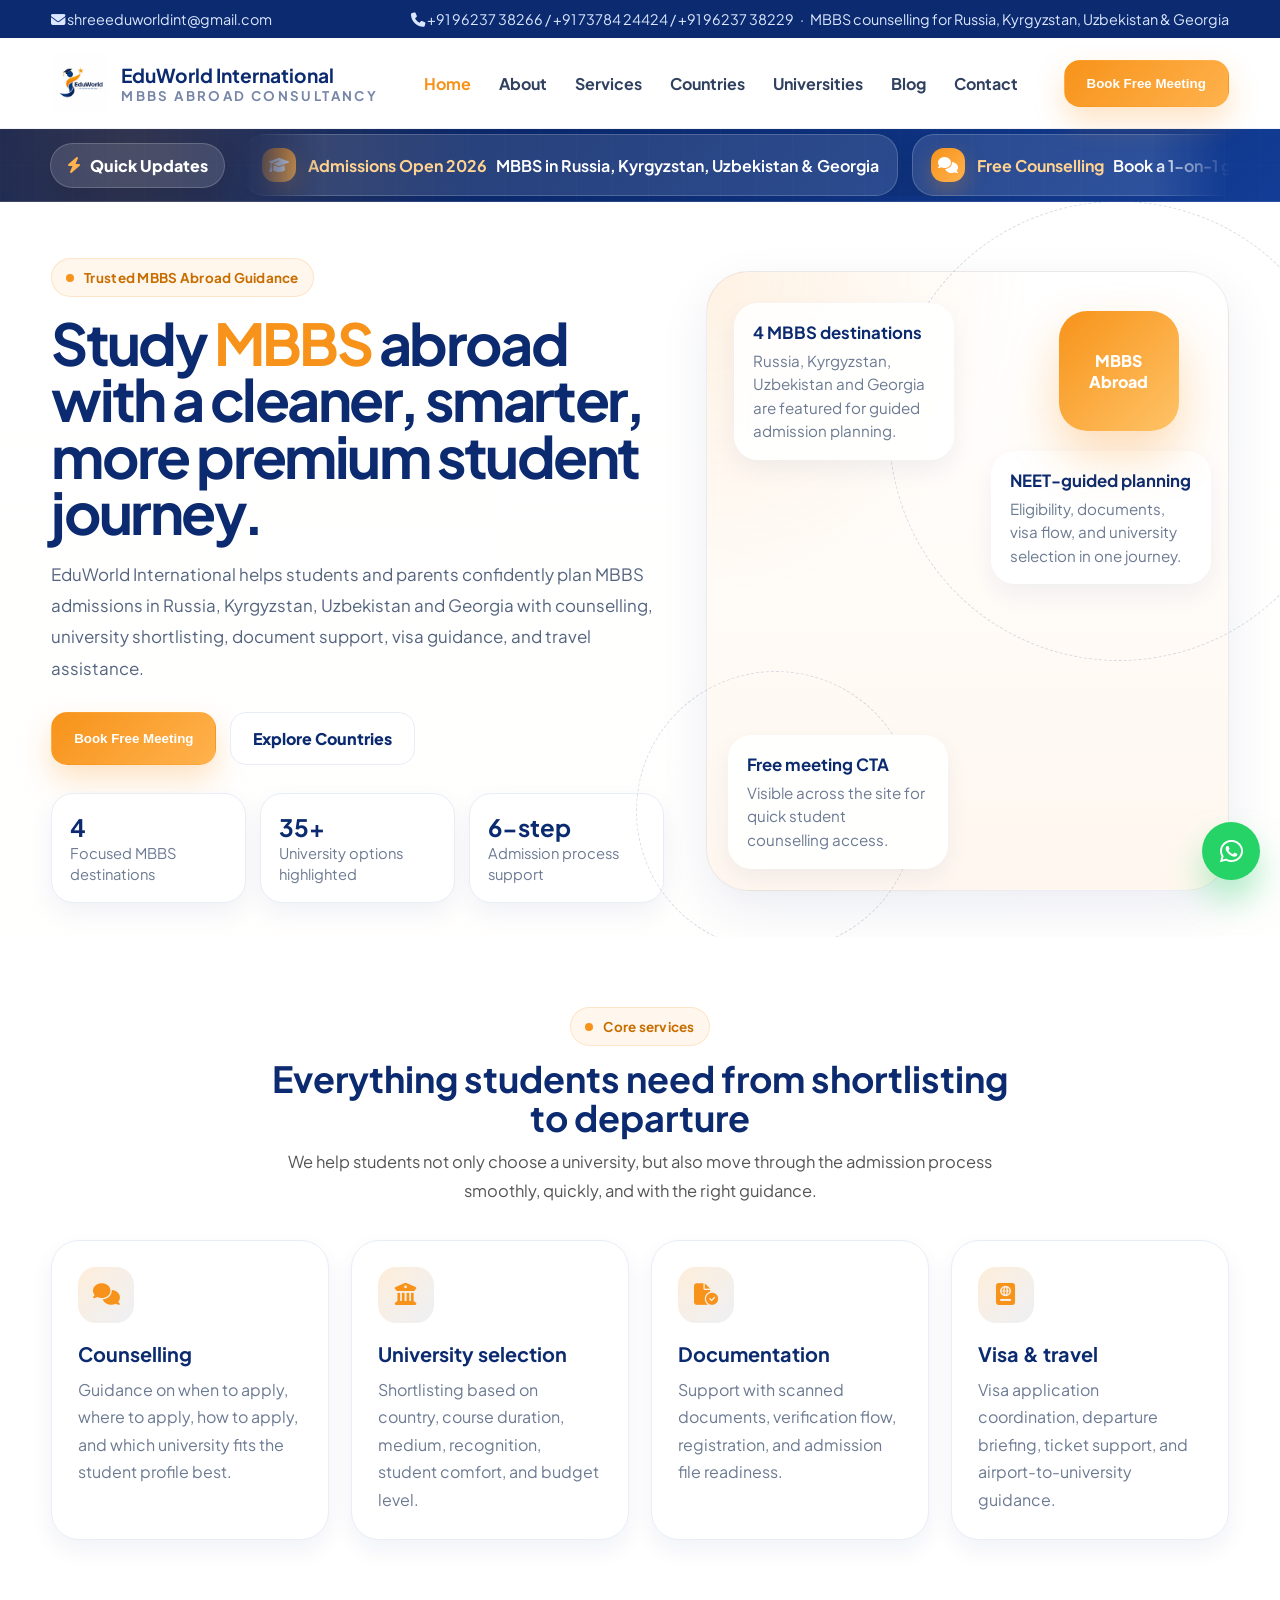
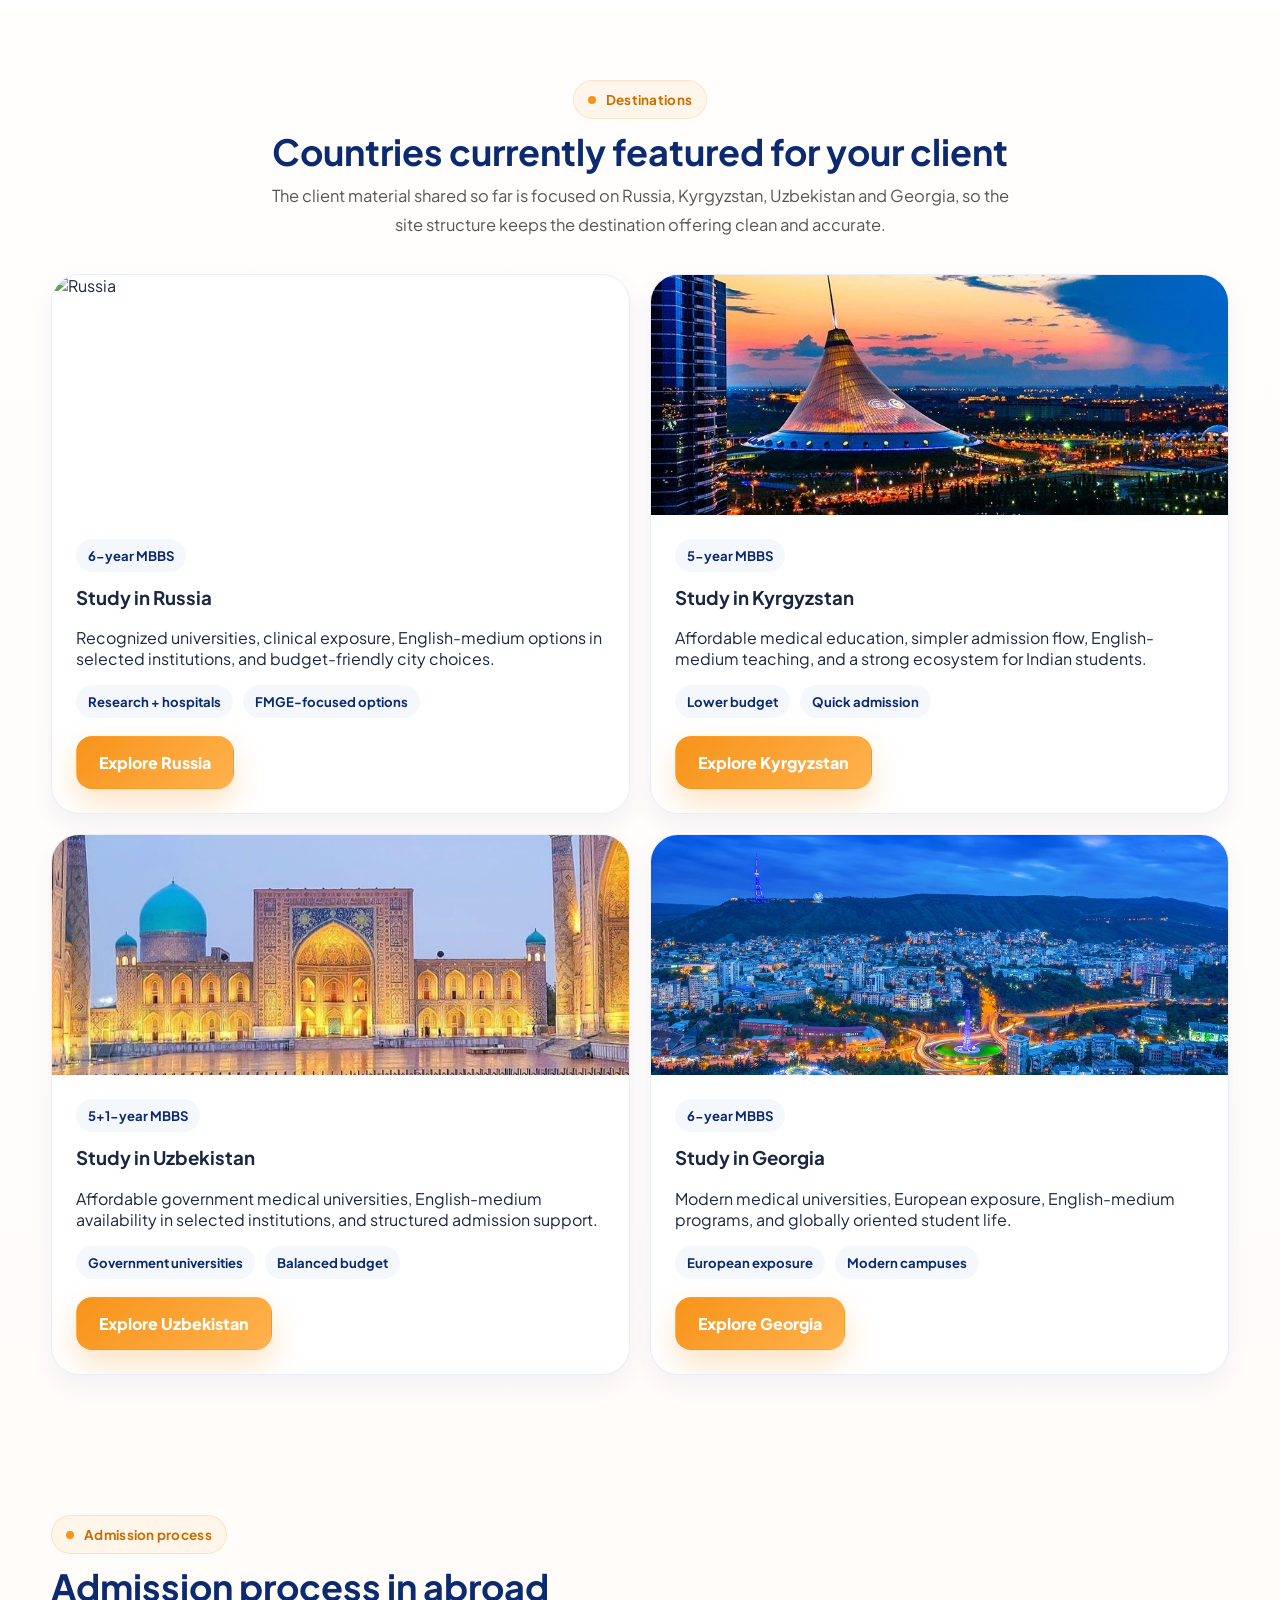
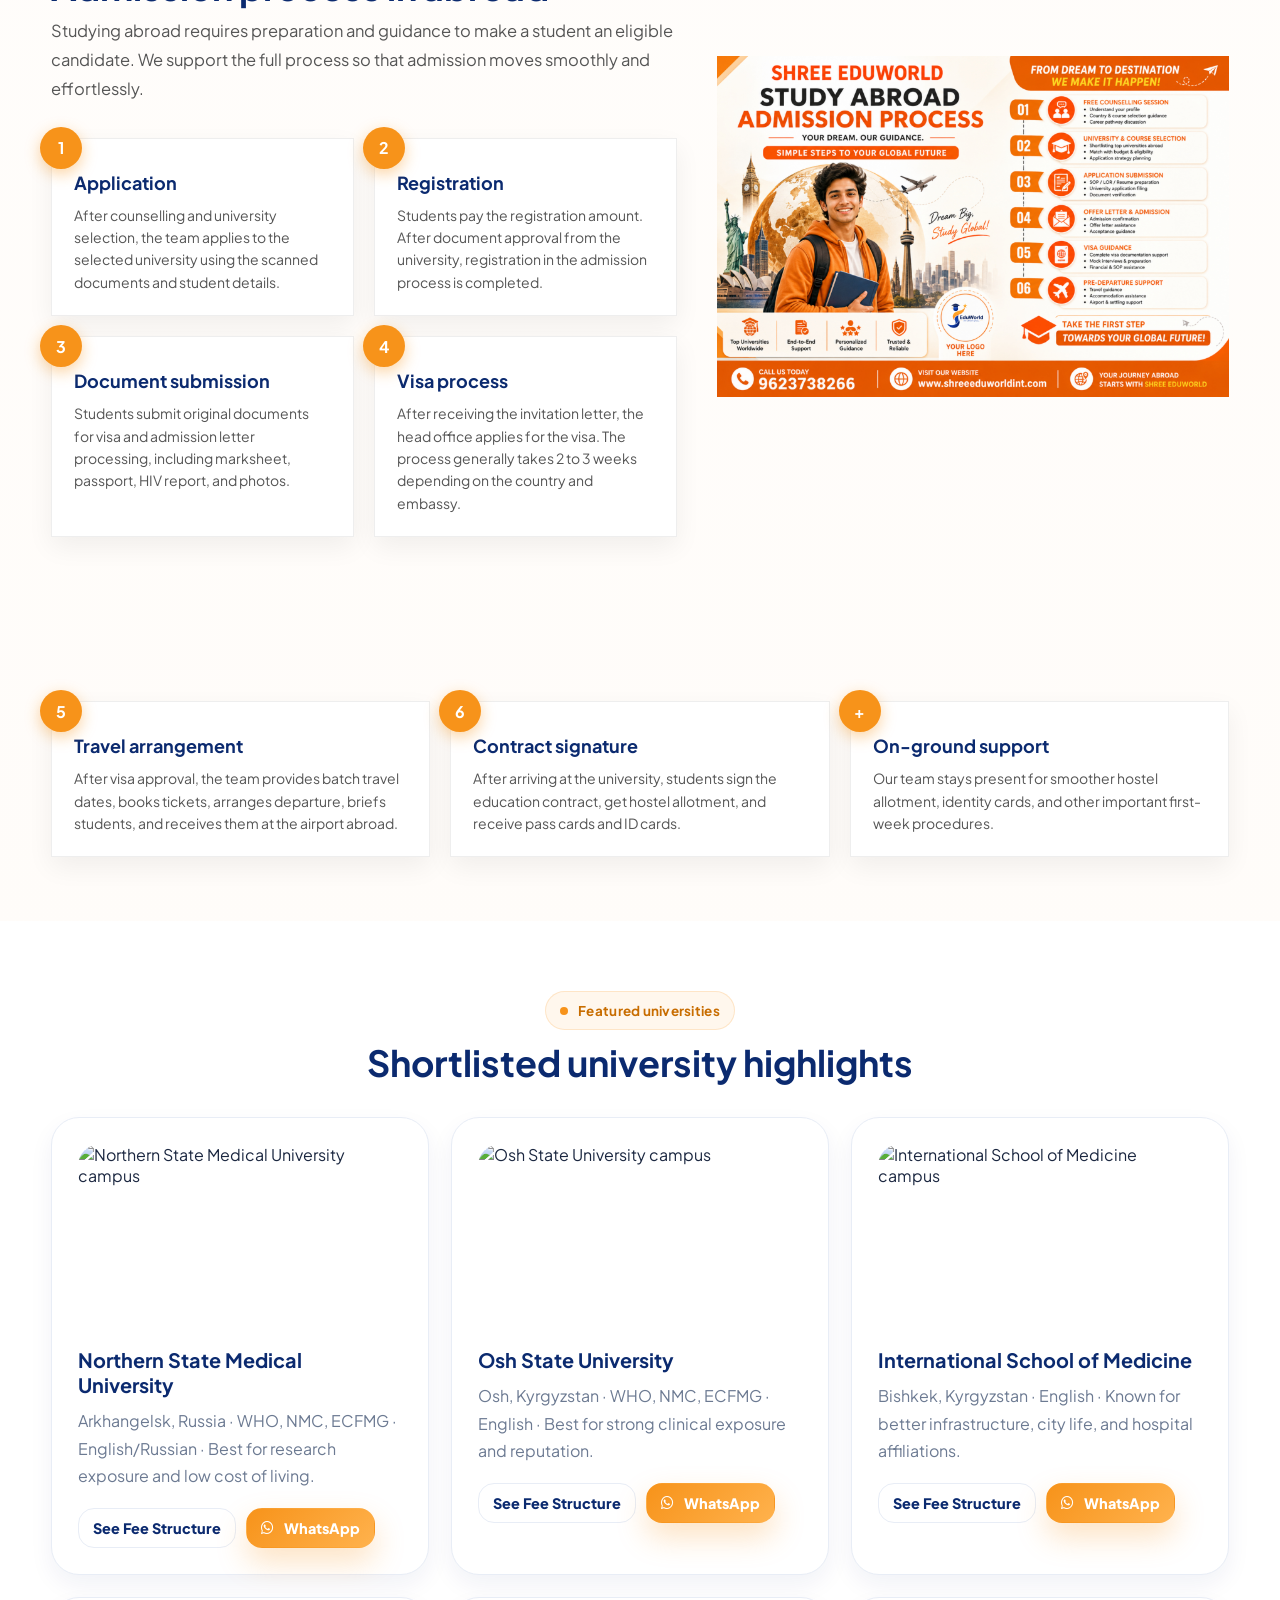
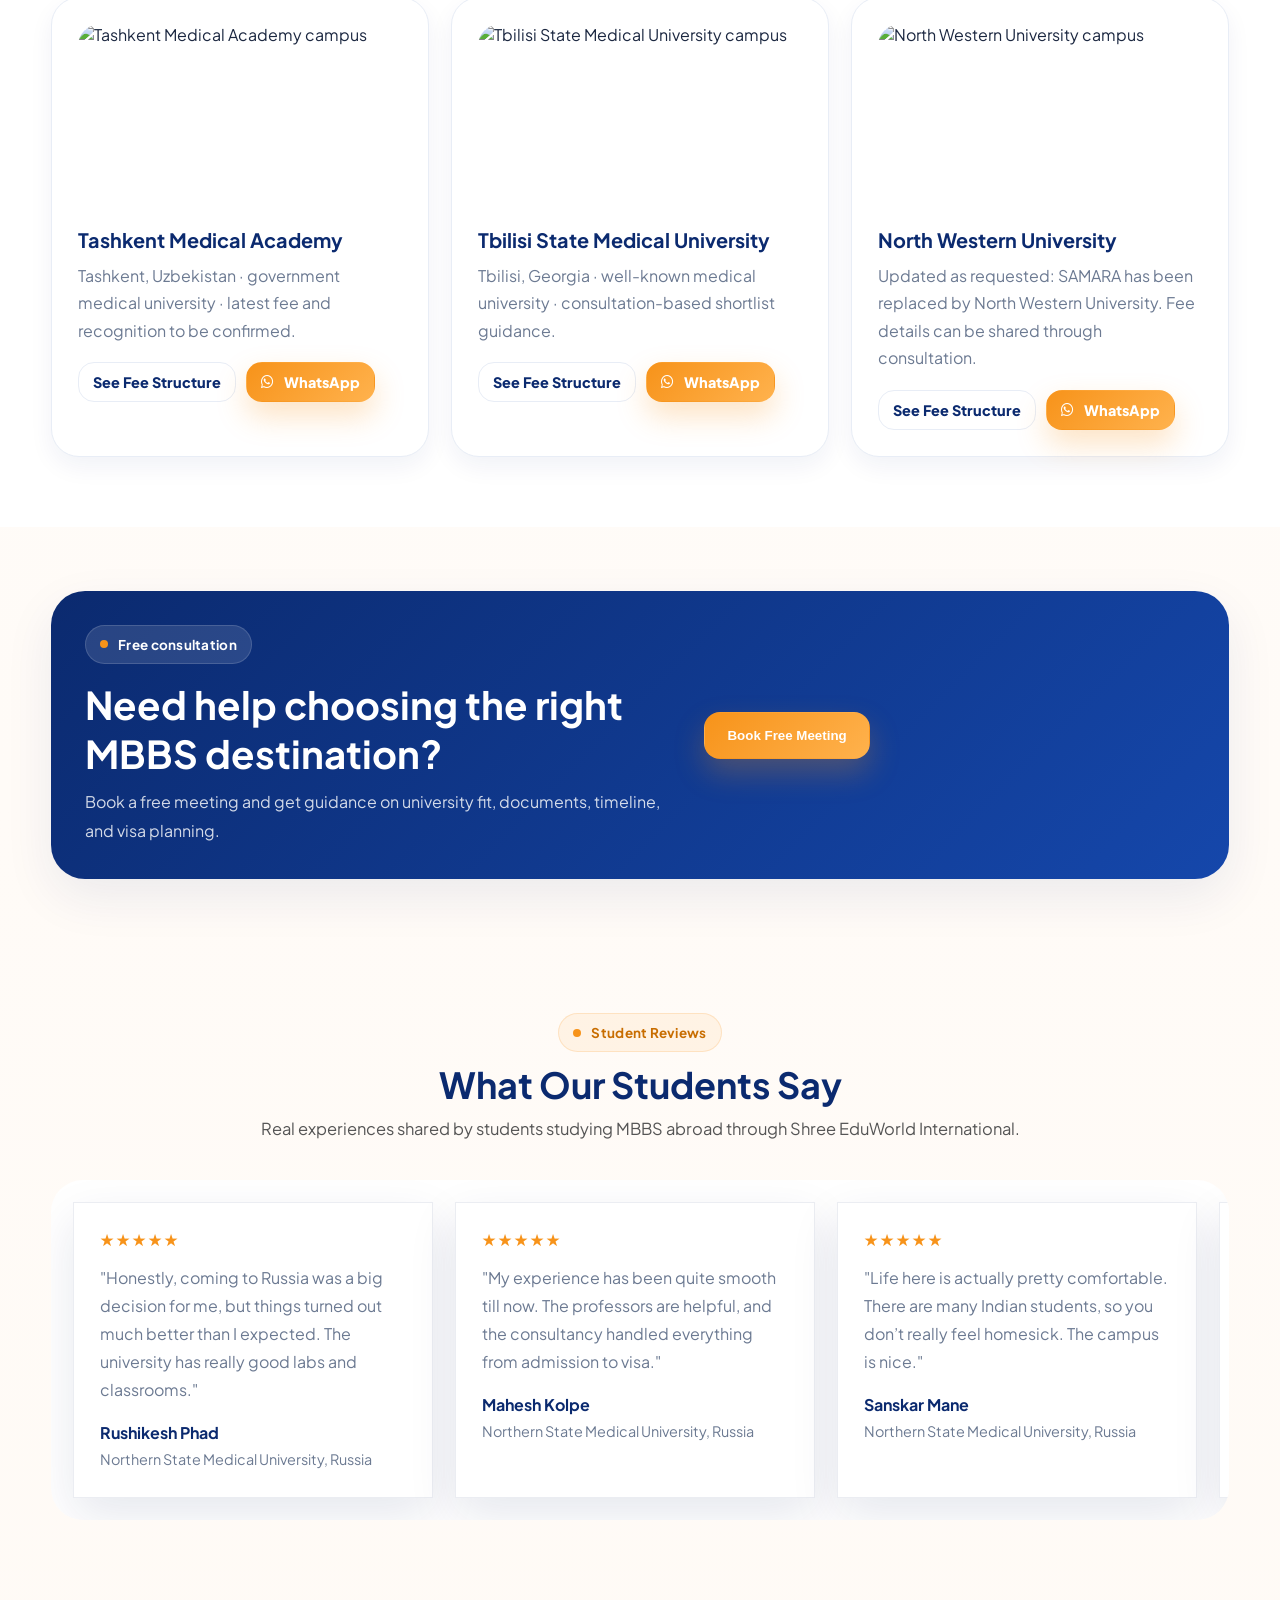
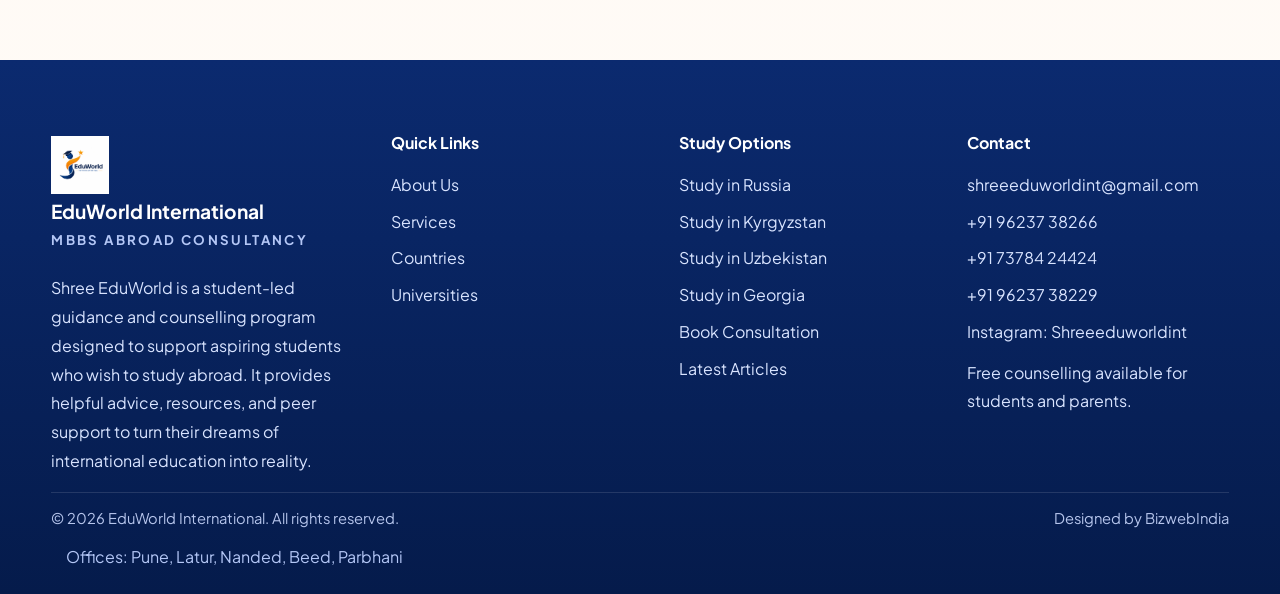
==== commit 9c2b7e9a: "v" ====
--- a/index.html
+++ b/index.html
@@ -8,6 +8,7 @@
 <meta name="description" content="Shree EduWorld International is a student-led MBBS abroad consultancy helping Indian students with counselling, university selection, admission support, visa guidance and free consultation meetings.">
 <meta name="keywords" content="MBBS abroad consultancy India, Shree EduWorld International, study MBBS Russia, MBBS Kyrgyzstan, MBBS Uzbekistan, MBBS Georgia, MBBS admission counselling">
 <meta name="robots" content="index, follow">
+<meta name="google-site-verification" content="kV8HubScl4zVLwbP3u9WU1RxRMhHvrJrKKwKUaiEh3g" />
 <link rel="canonical" href="https://yourdomain.com/index.html">
 
 <meta property="og:title" content="Shree EduWorld International | MBBS Abroad Consultancy">
@@ -402,7 +403,7 @@
       </article>
 
       <article class="country-card">
-        <img src="https://images.unsplash.com/photo-1521295121783-8a321d551ad2?auto=format&fit=crop&w=1200&q=80" alt="Kyrgyzstan">
+        <img src="assets/kyrogyzstan.jpeg" alt="Kyrgyzstan">
         <div class="content">
           <span class="tag">5-year MBBS</span>
           <h3 style="margin-top:14px">Study in Kyrgyzstan</h3>
@@ -413,7 +414,7 @@
       </article>
 
       <article class="country-card">
-        <img src="assets/lufWPbnwo5DfOkr9UGAdyQtFBcJGg7Ph1R4a3r3N_x315JZfrLm4w4d14NpWkGXUtF8OxN9G-1z72B_5_p4QEOfGz7TtafKla4M9J7GuPMHKa2OW_D71QAU67W-JH4rcBn2GvR9Zxbs6VtobQC7eH1DUsI3Eh-KTBNRPO3GeDHagiWsoO9GIiZvHNR6ol_6d.jpg" alt="Uzbekistan">
+        <img src="assets/uzabekistan.jpeg" alt="Uzbekistan">
         <div class="content">
           <span class="tag">5+1-year MBBS</span>
           <h3 style="margin-top:14px">Study in Uzbekistan</h3>
@@ -424,7 +425,7 @@
       </article>
 
       <article class="country-card">
-        <img src="https://images.unsplash.com/photo-1565008576549-57569a49371d?auto=format&fit=crop&w=1200&q=80" alt="Georgia">
+        <img src="assets/georgia.jpeg" alt="Georgia">
         <div class="content">
           <span class="tag">6-year MBBS</span>
           <h3 style="margin-top:14px">Study in Georgia</h3>
@@ -438,7 +439,137 @@
 </section>
 
 <section class="section">
+  <style>
+    .section {
+      padding: 70px 0;
+    }
+
+    .container {
+      width: min(1200px, 92%);
+      margin: auto;
+    }
+
+    .split {
+      display: grid;
+      grid-template-columns: 1.1fr 0.9fr;
+      gap: 40px;
+      align-items: center;
+    }
+
+    .section-head h2 {
+      font-size: 36px;
+      color: #0b2a6f;
+      margin-bottom: 10px;
+    }
+
+    .section-head p {
+      color: #555;
+      margin-bottom: 25px;
+    }
+
+    .grid-2 {
+      display: grid;
+      grid-template-columns: repeat(2, 1fr);
+      gap: 20px;
+    }
+
+    .process-grid {
+      display: grid;
+      grid-template-columns: repeat(3, 1fr);
+      gap: 20px;
+      margin-top: 30px;
+    }
+
+    /* CARD */
+    .step-card {
+      background: #fff;
+      border: 1px solid #eee;
+      padding: 22px;
+      border-radius: 0px;
+      box-shadow: 0 10px 25px rgba(0,0,0,0.06);
+      position: relative;
+      height: 100%;
+      transition: 0.3s;
+    }
+
+    .step-card:hover {
+      transform: translateY(-5px);
+      box-shadow: 0 18px 40px rgba(0,0,0,0.12);
+    }
+
+    .step-badge {
+      position: absolute;
+      top: -12px;
+      left: -12px;
+      width: 42px;
+      height: 42px;
+      background: #f7931a;
+      color: #fff;
+      display: grid;
+      place-items: center;
+      border-radius: 50%;
+      font-weight: bold;
+      box-shadow: 0 5px 15px rgba(247,147,26,0.4);
+    }
+
+    .step-card h3 {
+      margin-top: 10px;
+      color: #0b2a6f;
+      font-size: 18px;
+    }
+
+    .step-card p {
+      color: #555;
+      font-size: 14px;
+      line-height: 1.6;
+    }
+
+    /* IMAGE FIX */
+    .visual-block {
+  height: auto;              /* remove fixed height */
+  min-height: 450px;
+  display: flex;
+  align-items: center;
+  justify-content: center;
+  overflow: hidden;
+}
+
+.visual-block img {
+  width: 100%;
+  height: auto;              /* key fix */
+  object-fit: contain;       /* show full image */
+}
+
+    /* MOBILE FIX */
+    @media (max-width: 992px) {
+      .split {
+        grid-template-columns: 1fr;
+      }
+
+      .visual-block {
+        order: -1;
+        min-height: 300px;
+      }
+
+      .grid-2 {
+        grid-template-columns: 1fr;
+      }
+
+      .process-grid {
+        grid-template-columns: 1fr 1fr;
+      }
+    }
+
+    @media (max-width: 576px) {
+      .process-grid {
+        grid-template-columns: 1fr;
+      }
+    }
+  </style>
+
   <div class="container split">
+    
+    <!-- LEFT CONTENT -->
     <div>
       <div class="section-head left">
         <span class="eyebrow">Admission process</span>
@@ -446,26 +577,64 @@
         <p>Studying abroad requires preparation and guidance to make a student an eligible candidate. We support the full process so that admission moves smoothly and effortlessly.</p>
       </div>
 
-      <div class="grid grid-2">
-        <div class="step-card"><div class="step-badge">1</div><h3>Application</h3><p>After counselling and university selection, the team applies to the selected university using the scanned documents and student details.</p></div>
-        <div class="step-card"><div class="step-badge">2</div><h3>Registration</h3><p>Students pay the registration amount. After document approval from the university, registration in the admission process is completed.</p></div>
-        <div class="step-card"><div class="step-badge">3</div><h3>Document submission</h3><p>Students submit original documents for visa and admission letter processing, including marksheet, passport, HIV report, and photos.</p></div>
-        <div class="step-card"><div class="step-badge">4</div><h3>Visa process</h3><p>After receiving the invitation letter, the head office applies for the visa. The process generally takes 2 to 3 weeks depending on the country and embassy.</p></div>
-      </div>
-    </div>
-
+      <div class="grid-2">
+        <div class="step-card">
+          <div class="step-badge">1</div>
+          <h3>Application</h3>
+          <p>After counselling and university selection, the team applies to the selected university using the scanned documents and student details.</p>
+        </div>
+
+        <div class="step-card">
+          <div class="step-badge">2</div>
+          <h3>Registration</h3>
+          <p>Students pay the registration amount. After document approval from the university, registration in the admission process is completed.</p>
+        </div>
+
+        <div class="step-card">
+          <div class="step-badge">3</div>
+          <h3>Document submission</h3>
+          <p>Students submit original documents for visa and admission letter processing, including marksheet, passport, HIV report, and photos.</p>
+        </div>
+
+        <div class="step-card">
+          <div class="step-badge">4</div>
+          <h3>Visa process</h3>
+          <p>After receiving the invitation letter, the head office applies for the visa. The process generally takes 2 to 3 weeks depending on the country and embassy.</p>
+        </div>
+      </div>
+    </div>
+
+    <!-- RIGHT IMAGE -->
     <div class="visual-block">
-      <img class="main" src="https://images.unsplash.com/photo-1522202176988-66273c2fd55f?auto=format&fit=crop&w=1200&q=80" alt="Students consultation">
-      <img class="small" src="https://images.unsplash.com/photo-1450101499163-c8848c66ca85?auto=format&fit=crop&w=900&q=80" alt="Documents">
-    </div>
+      <img src="assets/home2.jpg.jpeg" alt="Students consultation" >
+    </div>
+
   </div>
 </section>
 
-<section class="section compact" style="background:#fff">
+
+<!-- SECOND ROW -->
+<section class="section compact">
   <div class="container process-grid">
-    <div class="step-card"><div class="step-badge">5</div><h3>Travel arrangement</h3><p>After visa approval, the team provides batch travel dates, books tickets, arranges departure, briefs students, and receives them at the airport abroad.</p></div>
-    <div class="step-card"><div class="step-badge">6</div><h3>Contract signature</h3><p>After arriving at the university, students sign the education contract, get hostel allotment, and receive pass cards and ID cards.</p></div>
-    <div class="step-card"><div class="step-badge">+</div><h3>On-ground support</h3><p>Our team stays present for smoother hostel allotment, identity cards, and other important first-week procedures.</p></div>
+
+    <div class="step-card">
+      <div class="step-badge">5</div>
+      <h3>Travel arrangement</h3>
+      <p>After visa approval, the team provides batch travel dates, books tickets, arranges departure, briefs students, and receives them at the airport abroad.</p>
+    </div>
+
+    <div class="step-card">
+      <div class="step-badge">6</div>
+      <h3>Contract signature</h3>
+      <p>After arriving at the university, students sign the education contract, get hostel allotment, and receive pass cards and ID cards.</p>
+    </div>
+
+    <div class="step-card">
+      <div class="step-badge">+</div>
+      <h3>On-ground support</h3>
+      <p>Our team stays present for smoother hostel allotment, identity cards, and other important first-week procedures.</p>
+    </div>
+
   </div>
 </section>
 
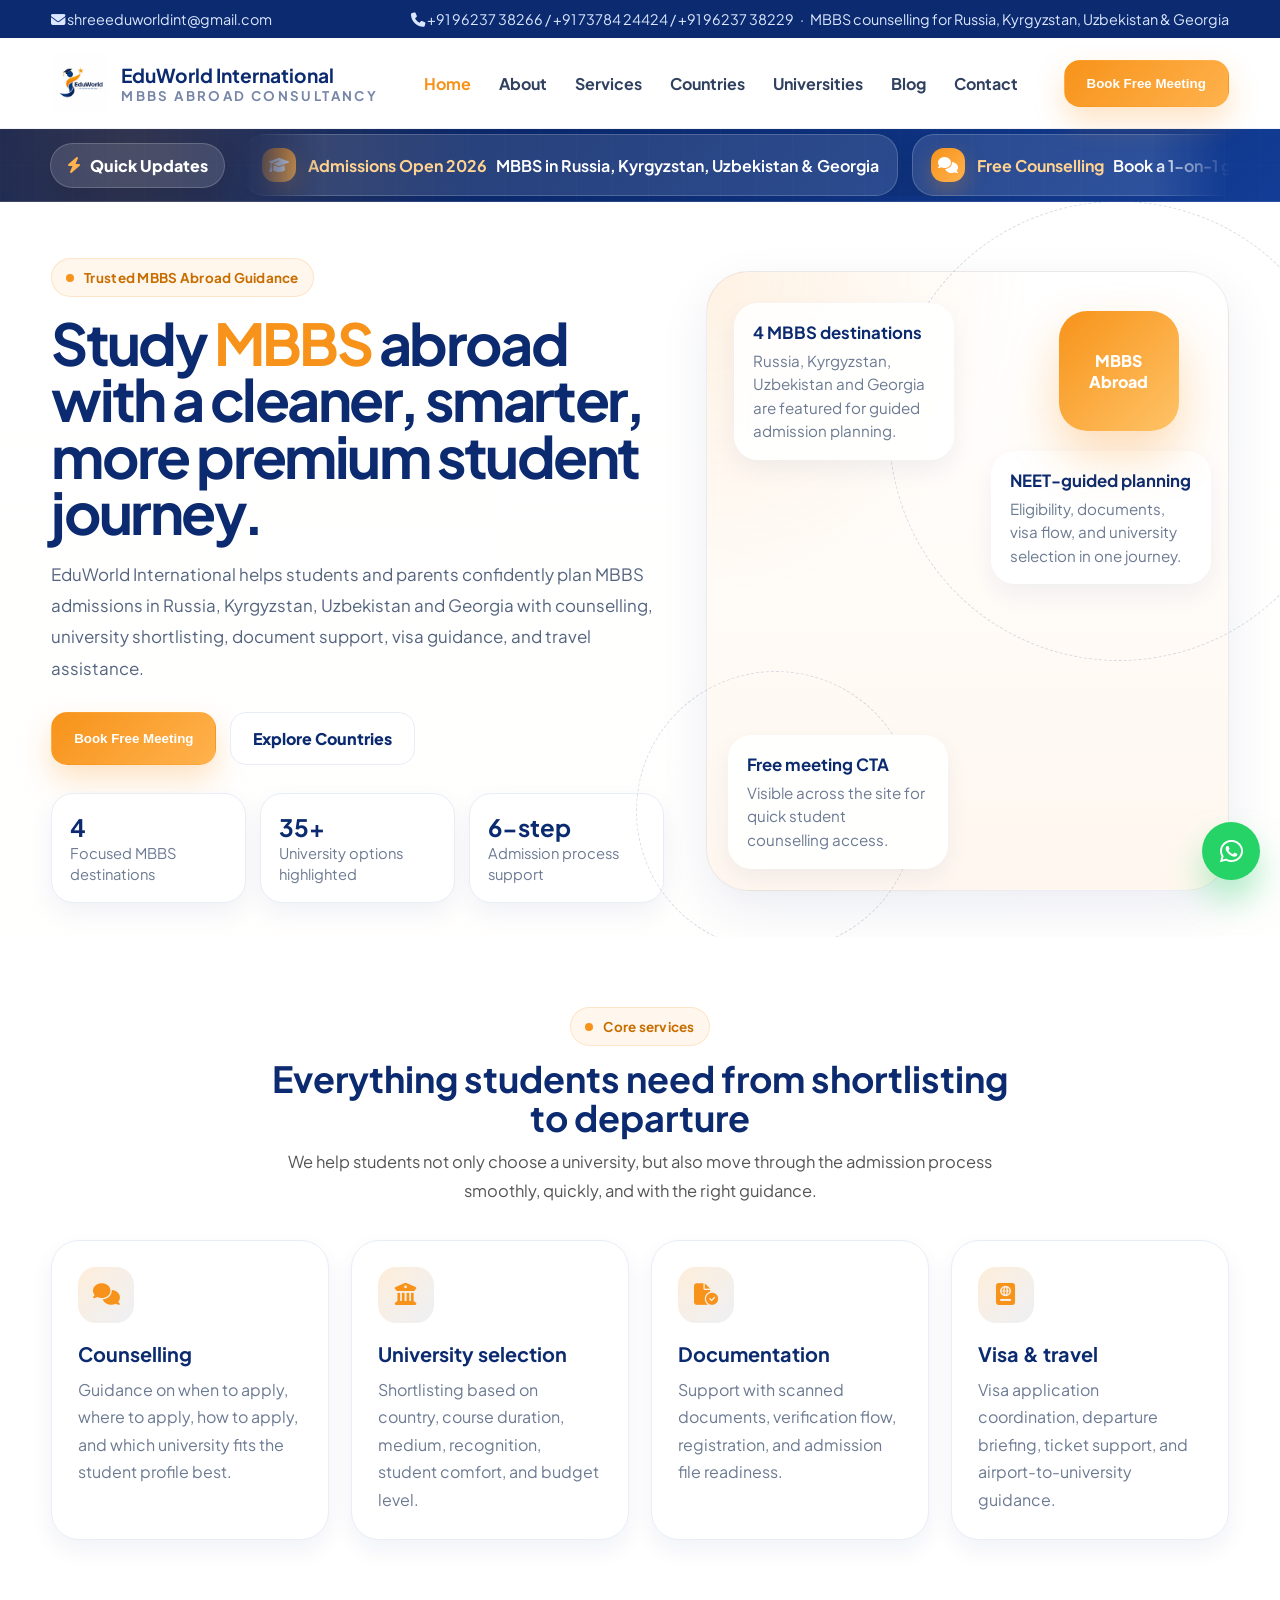
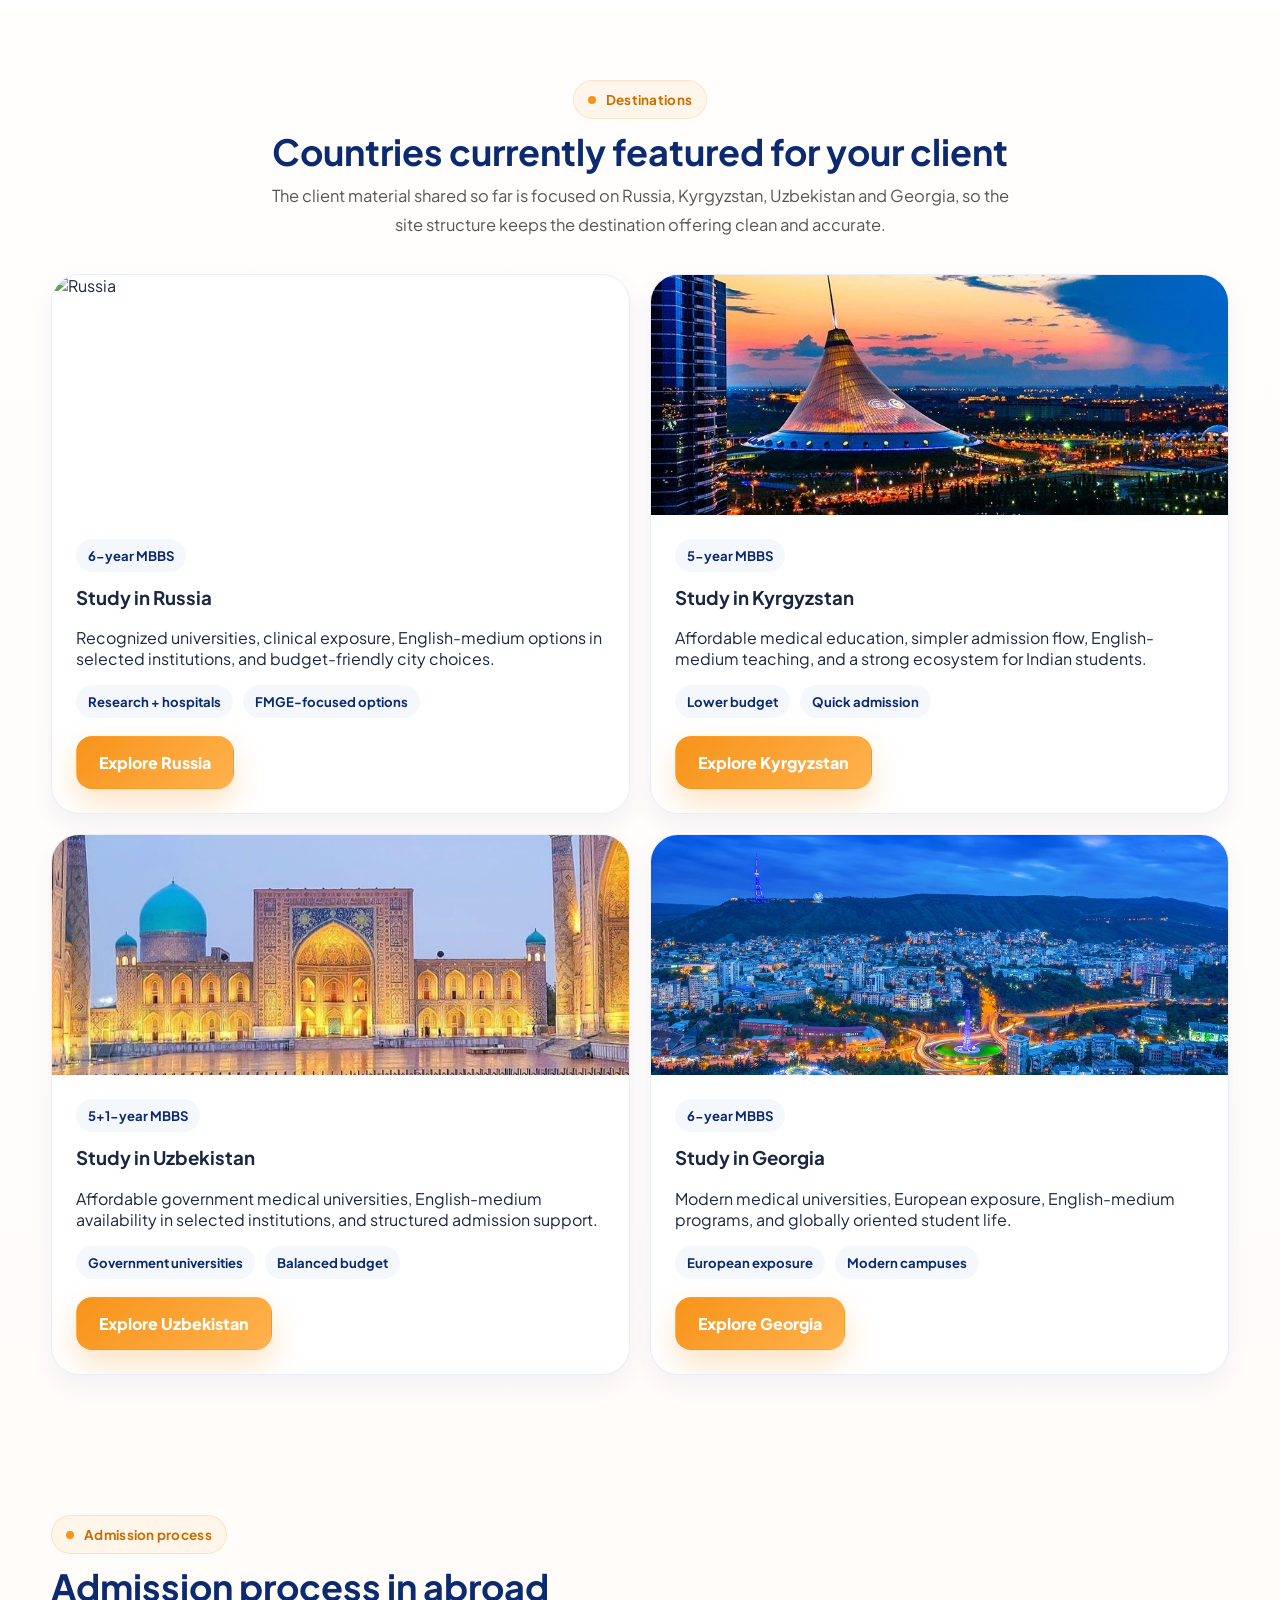
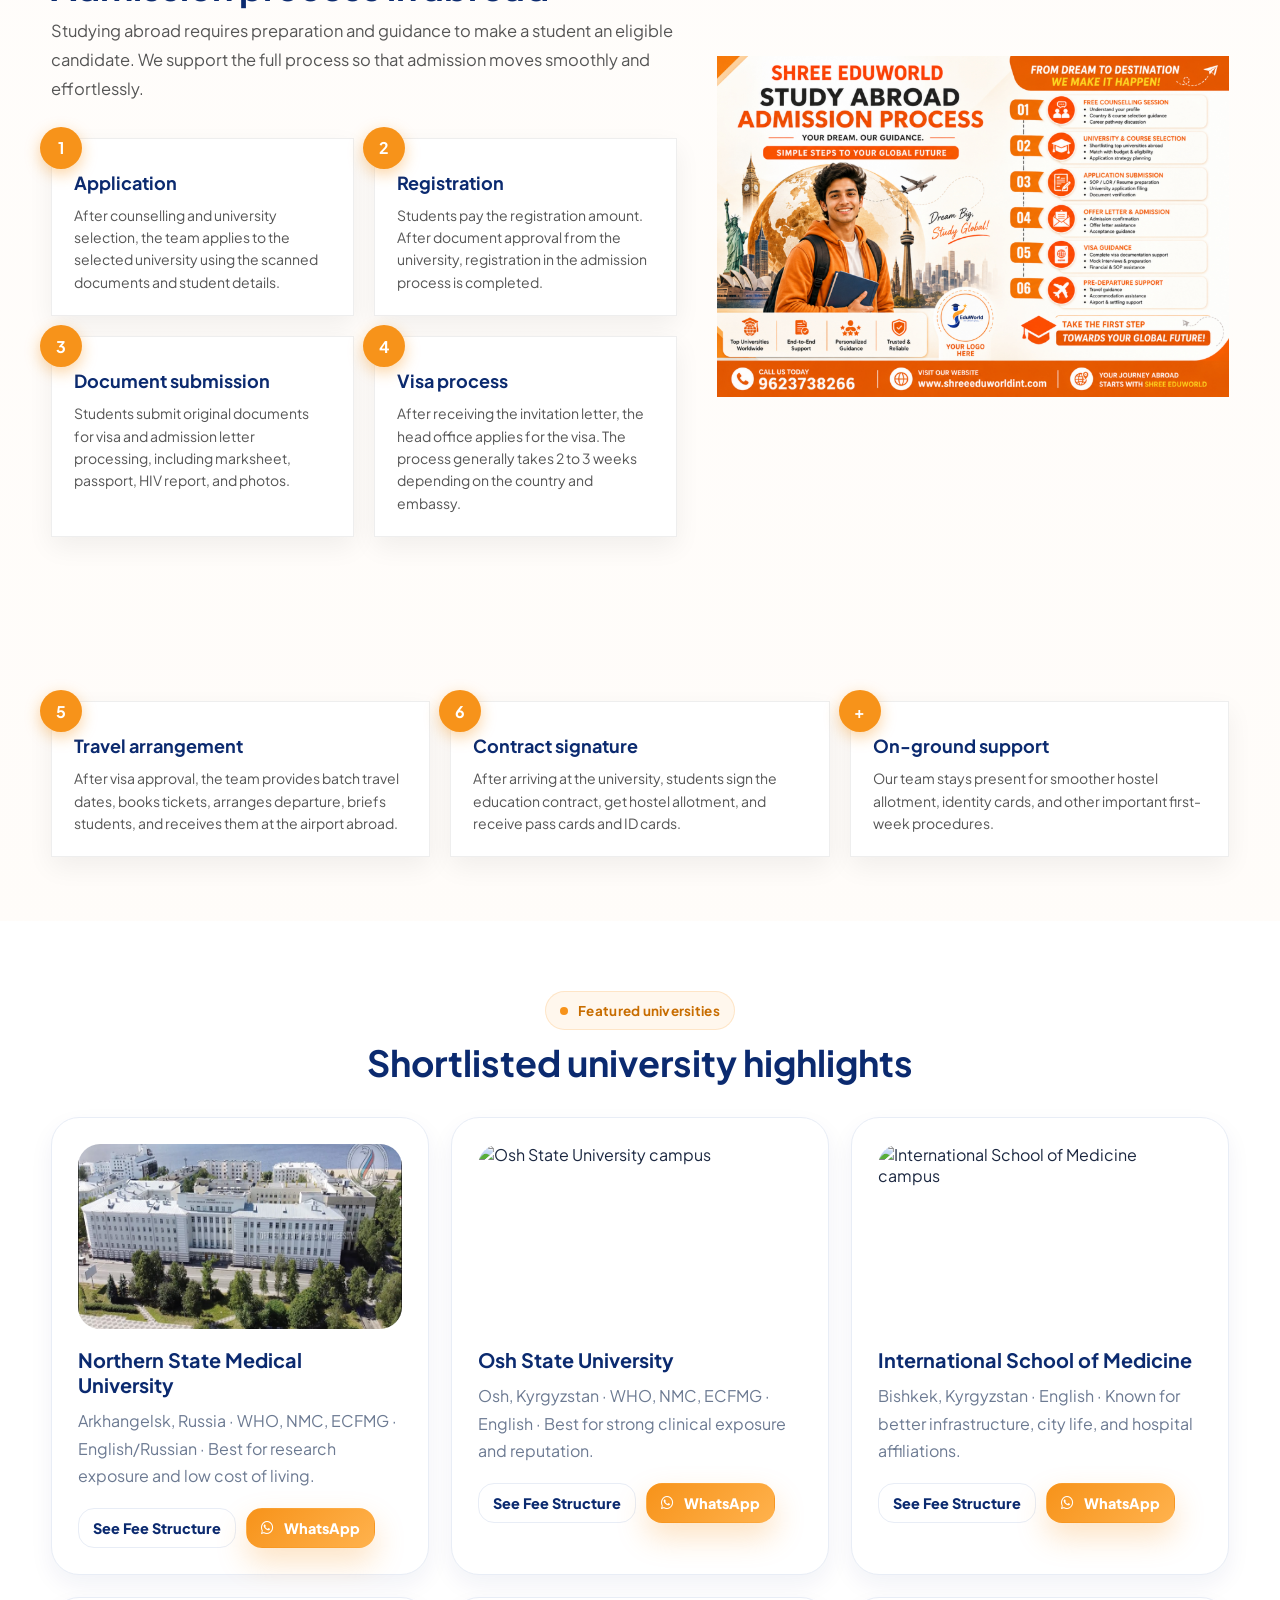
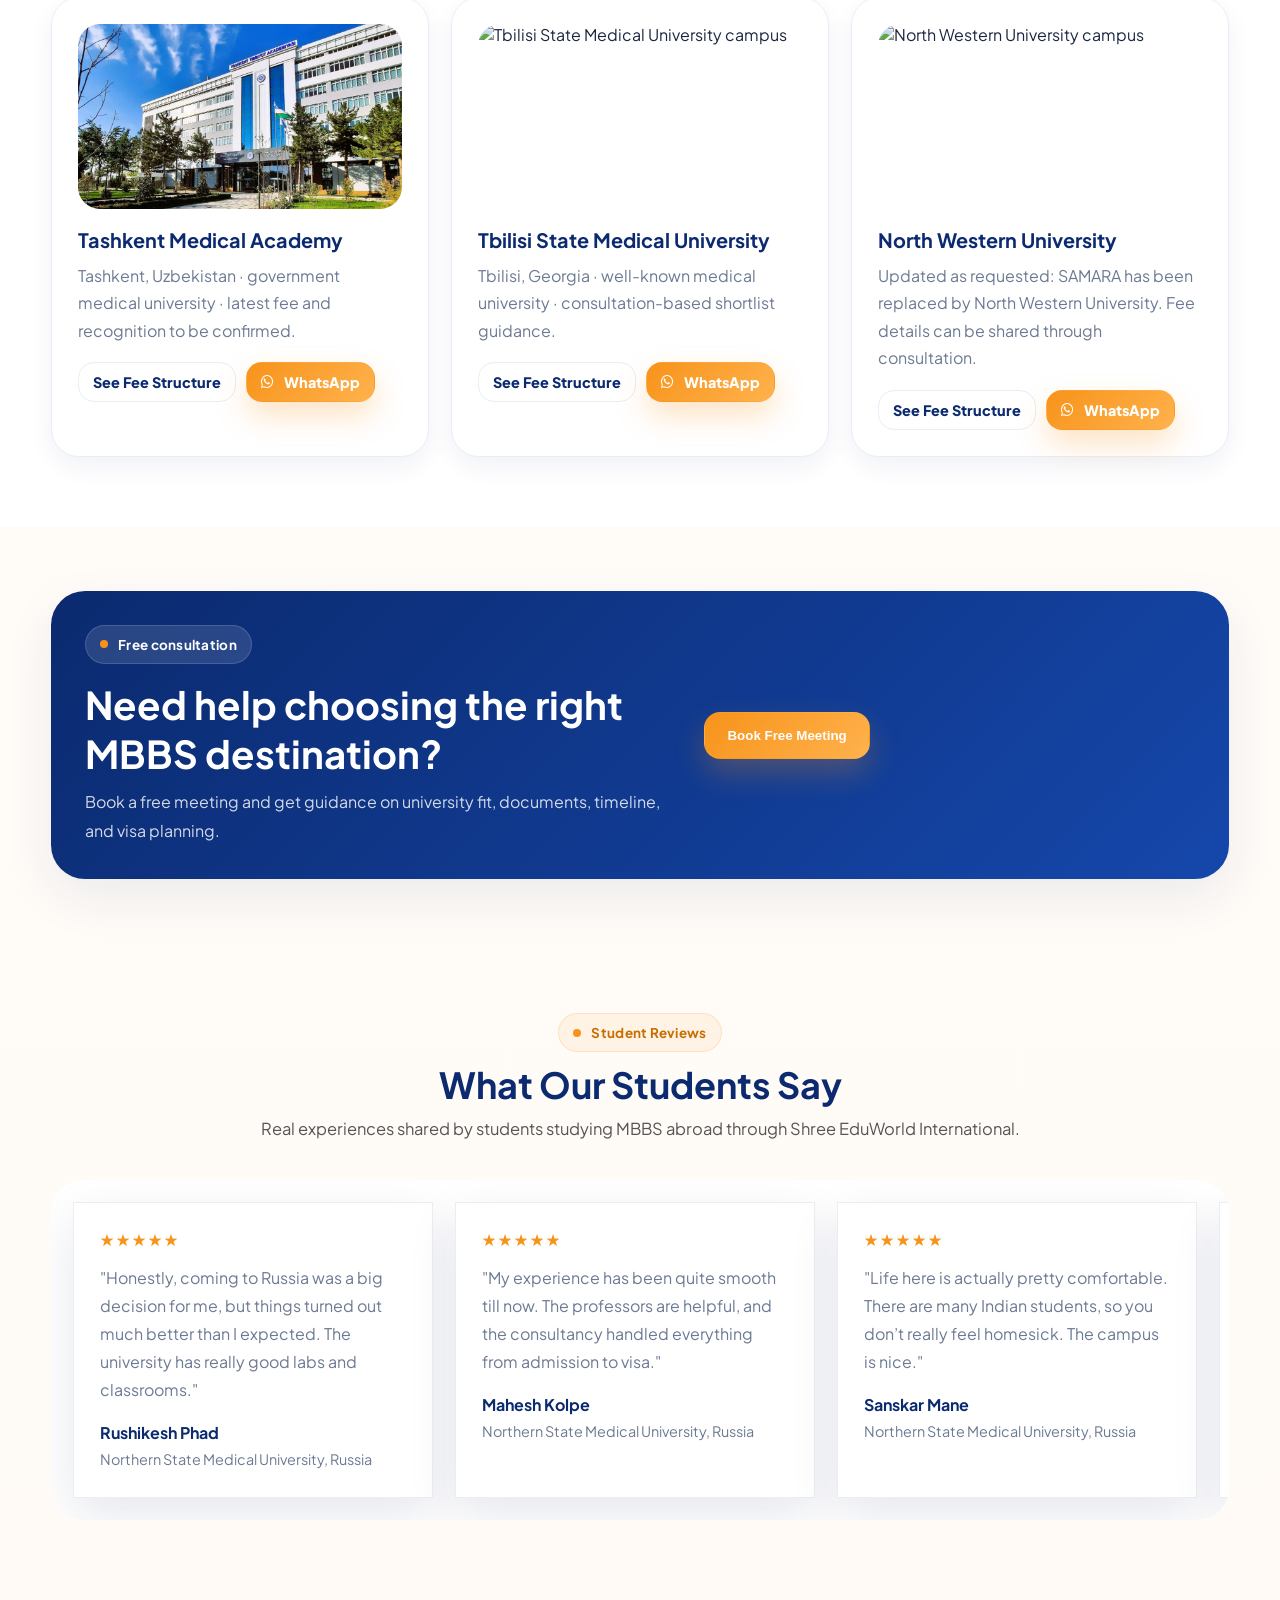
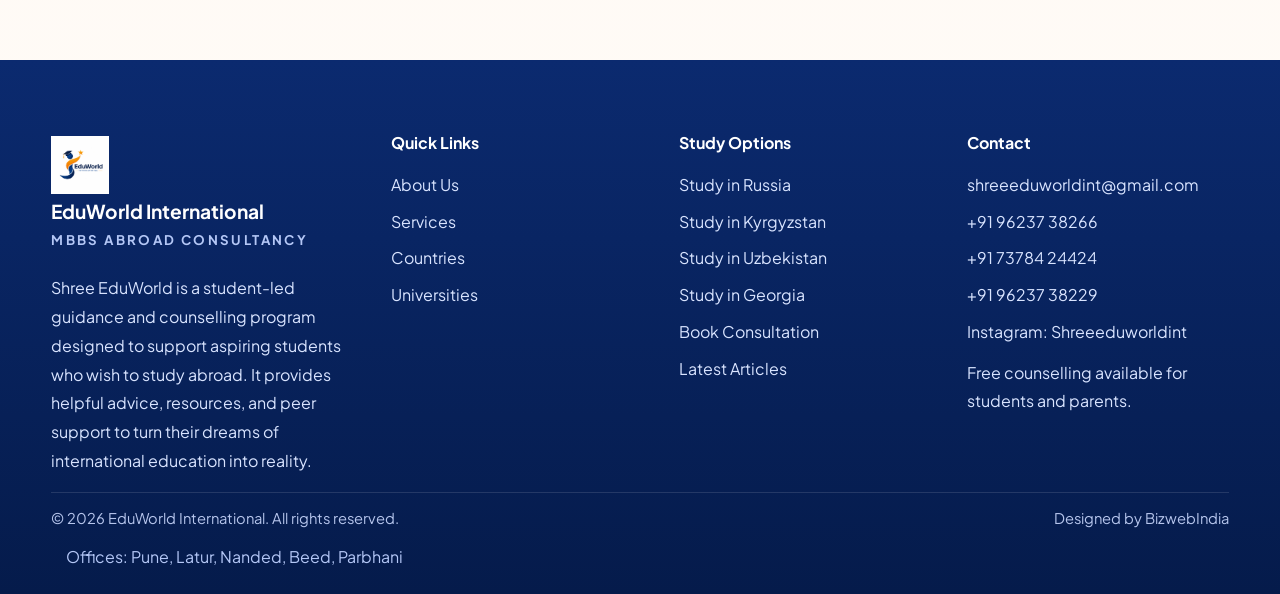
==== commit 8f6fb9a0: "Update index.html" ====
--- a/index.html
+++ b/index.html
@@ -647,7 +647,7 @@
 
     <div class="grid grid-3 university-showcase">
       <div class="uni-card">
-        <img class="uni-img" src="https://images.unsplash.com/photo-1562774053-701939374585?auto=format&fit=crop&w=900&q=80" alt="Northern State Medical University campus">
+        <img class="uni-img" src="assets/russia/Northern State Medical University.png" alt="Northern State Medical University campus">
         <h3>Northern State Medical University</h3>
         <p>Arkhangelsk, Russia · WHO, NMC, ECFMG · English/Russian · Best for research exposure and low cost of living.</p>
         <div class="uni-actions">
@@ -657,7 +657,7 @@
       </div>
 
       <div class="uni-card">
-        <img class="uni-img" src="https://images.unsplash.com/photo-1523050854058-8df90110c9f1?auto=format&fit=crop&w=900&q=80" alt="Osh State University campus">
+        <img class="uni-img" src="assets/kyrgyzstan/osh state internaltional uni.jpg" alt="Osh State University campus">
         <h3>Osh State University</h3>
         <p>Osh, Kyrgyzstan · WHO, NMC, ECFMG · English · Best for strong clinical exposure and reputation.</p>
         <div class="uni-actions">
@@ -667,7 +667,7 @@
       </div>
 
       <div class="uni-card">
-        <img class="uni-img" src="https://images.unsplash.com/photo-1564981797816-1043664bf78d?auto=format&fit=crop&w=900&q=80" alt="International School of Medicine campus">
+        <img class="uni-img" src="assets/kyrgyzstan/international-higher-school-of-medicine-kyrgyzstan-4.webp" alt="International School of Medicine campus">
         <h3>International School of Medicine</h3>
         <p>Bishkek, Kyrgyzstan · English · Known for better infrastructure, city life, and hospital affiliations.</p>
         <div class="uni-actions">
@@ -677,7 +677,7 @@
       </div>
 
       <div class="uni-card">
-        <img class="uni-img" src="https://images.unsplash.com/photo-1607237138185-eedd9c632b0b?auto=format&fit=crop&w=900&q=80" alt="Tashkent Medical Academy campus">
+        <img class="uni-img" src="assets/uzbekistan/20220729_173614-2-1024x667.jpg" alt="Tashkent Medical Academy campus">
         <h3>Tashkent Medical Academy</h3>
         <p>Tashkent, Uzbekistan · government medical university · latest fee and recognition to be confirmed.</p>
         <div class="uni-actions">
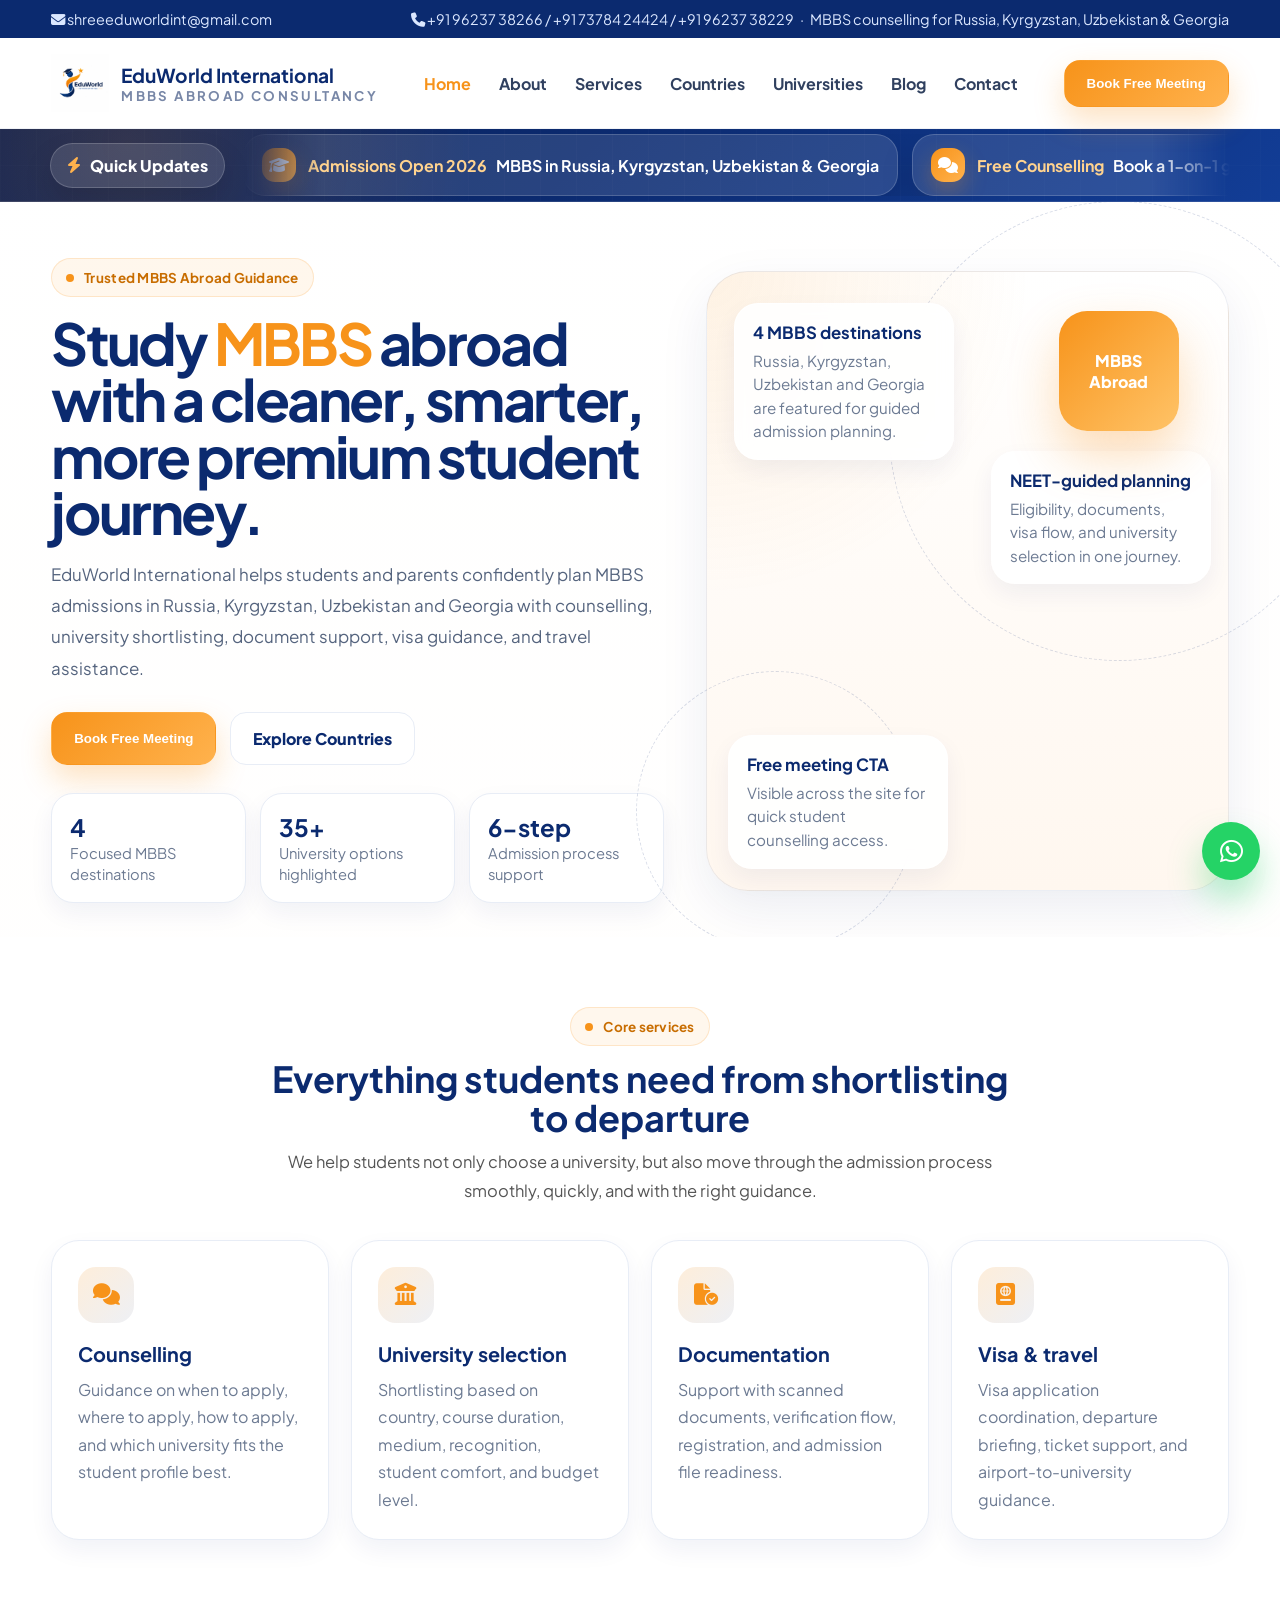
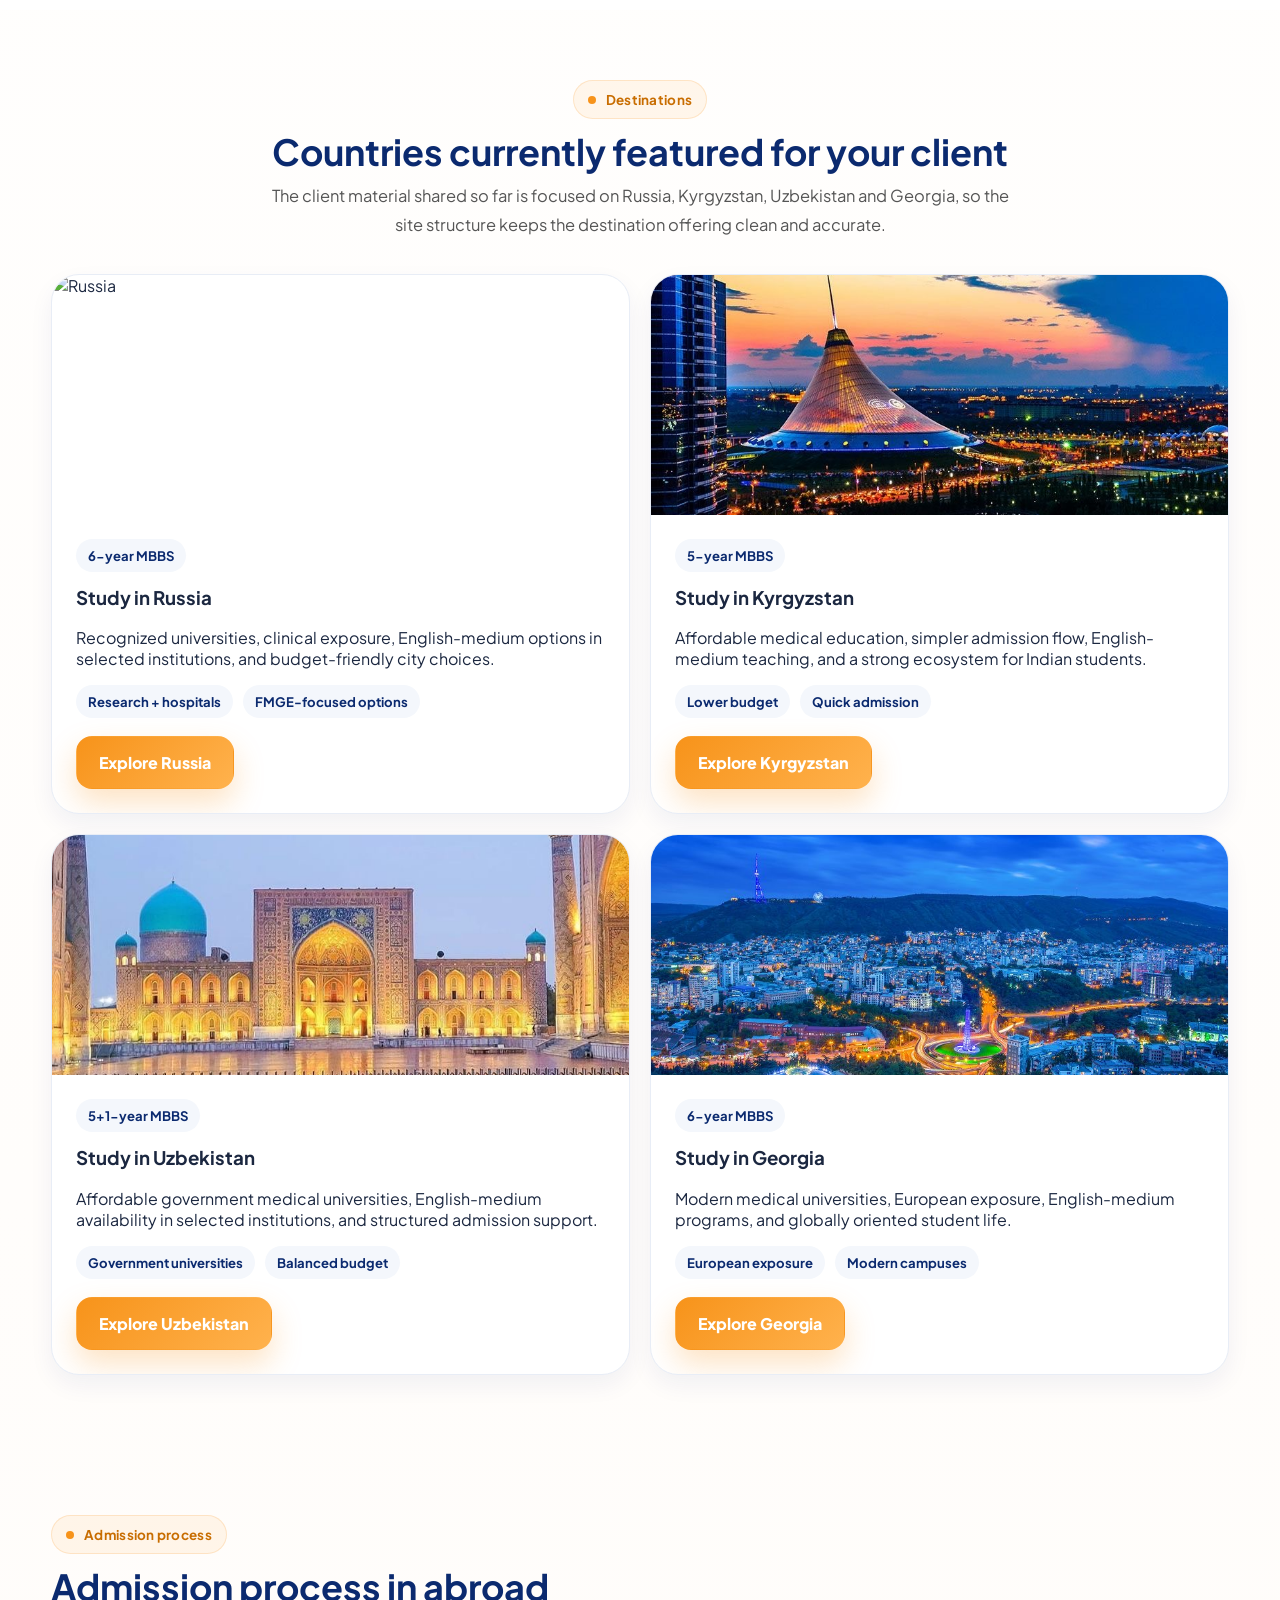
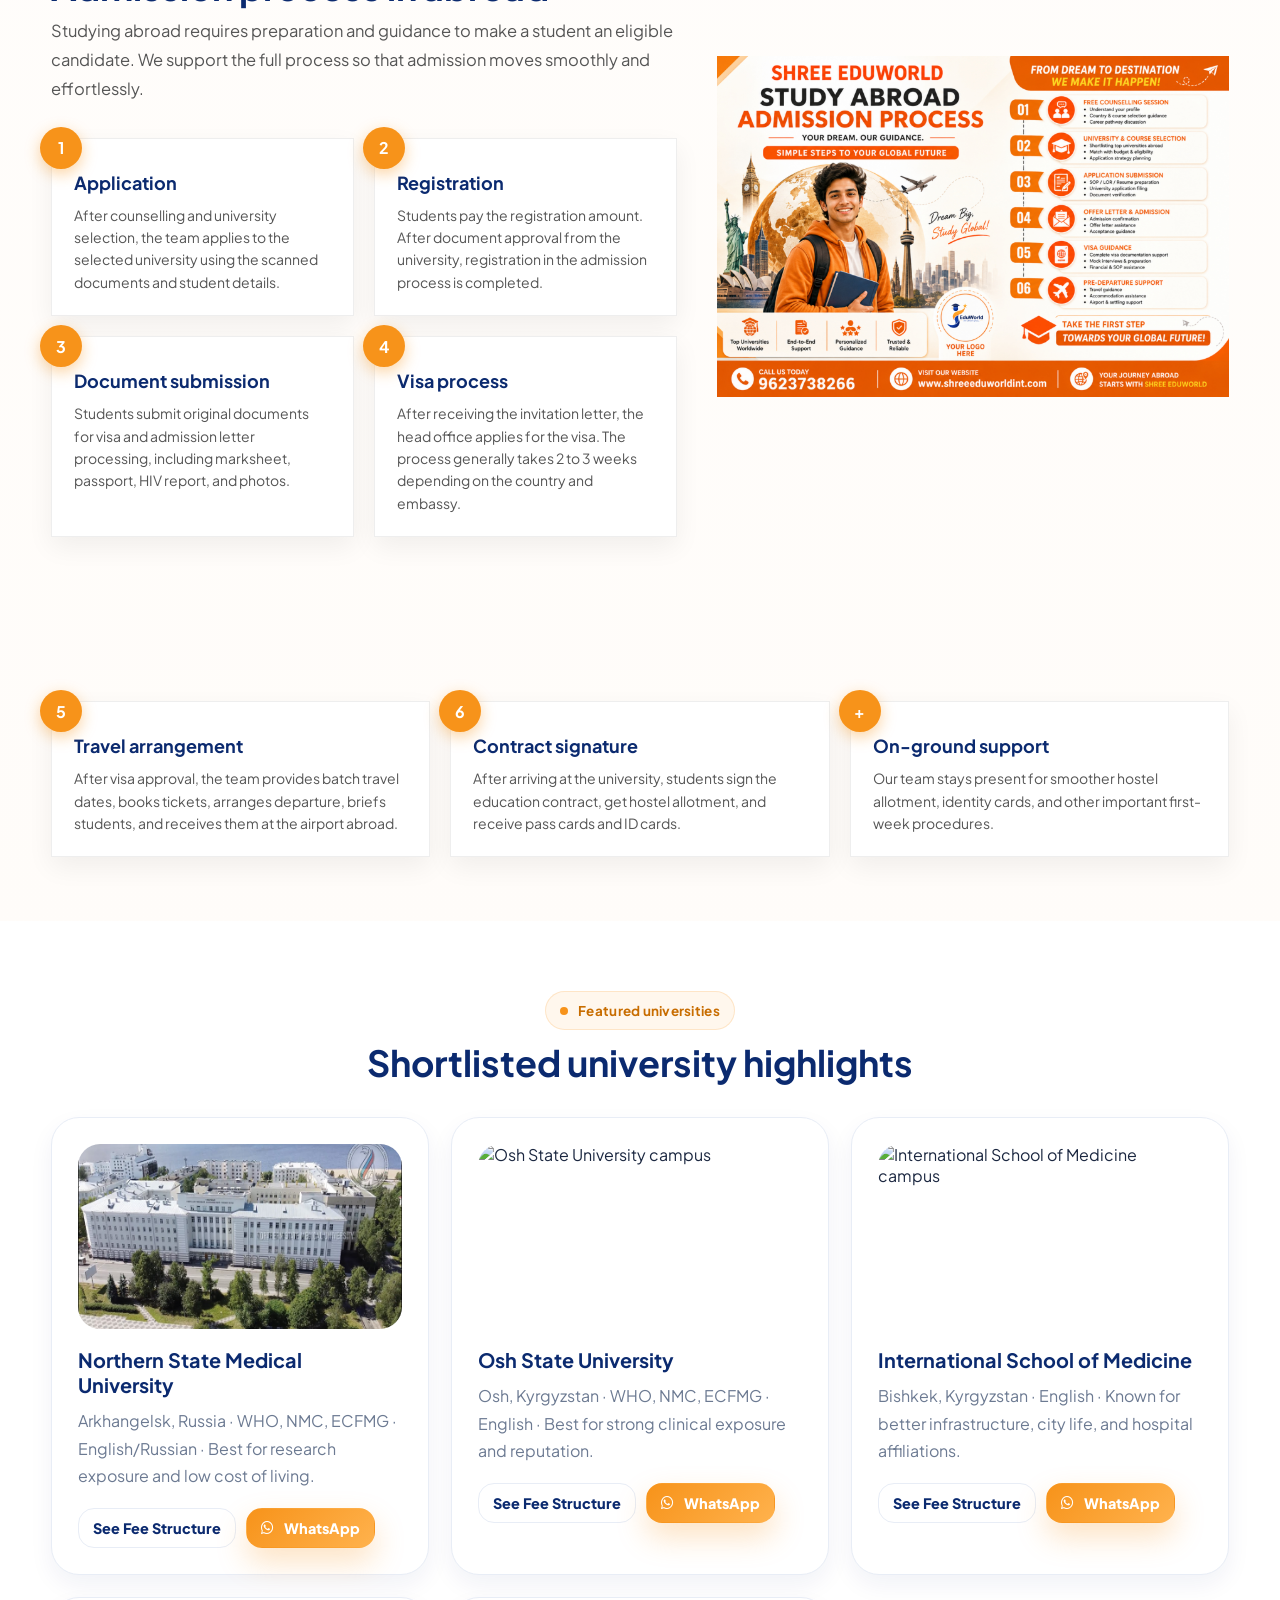
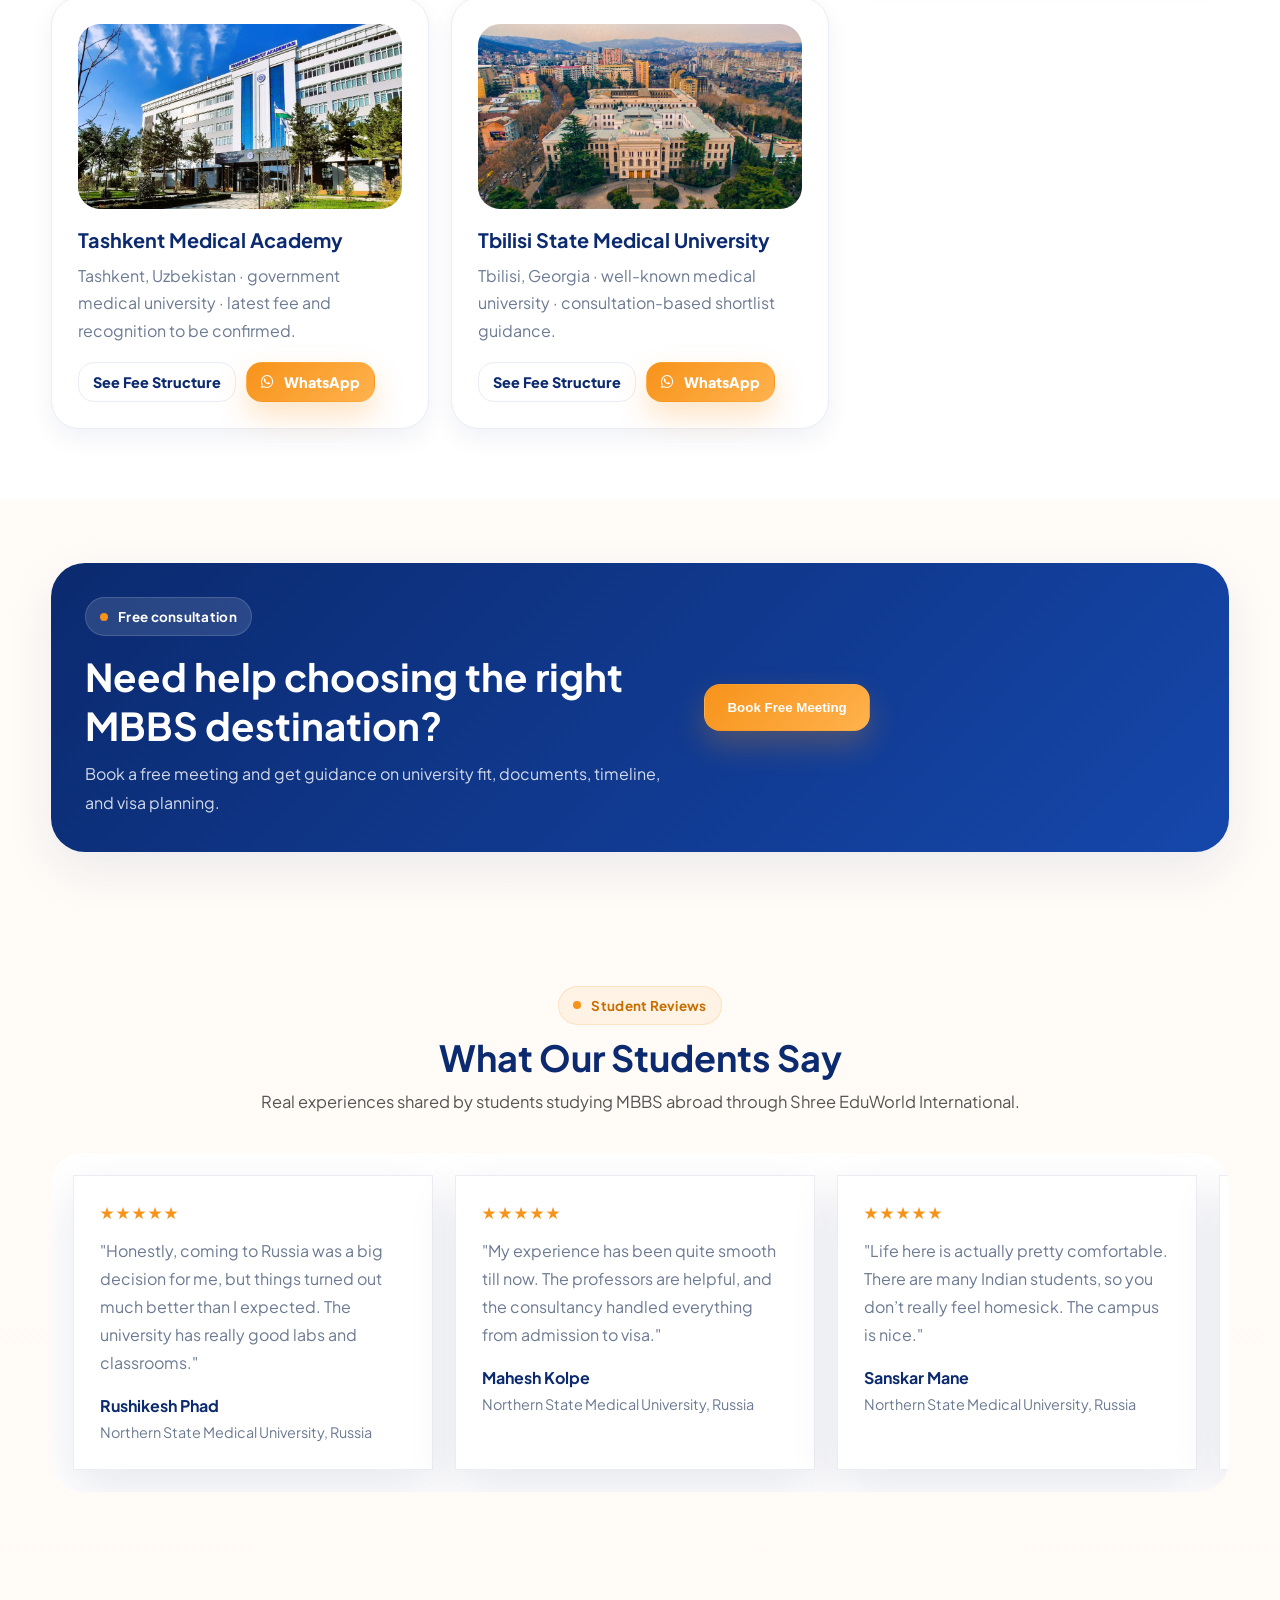
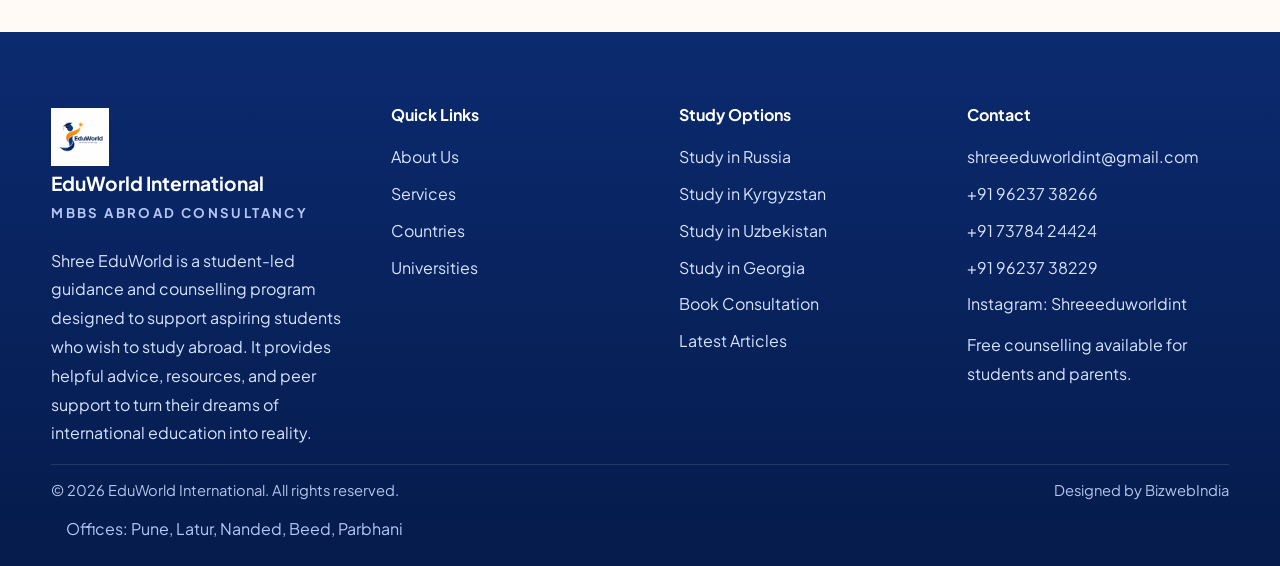
==== commit 2ad3fc7d: "Update index.html" ====
--- a/index.html
+++ b/index.html
@@ -687,22 +687,12 @@
       </div>
 
       <div class="uni-card">
-        <img class="uni-img" src="https://images.unsplash.com/photo-1498243691581-b145c3f54a5a?auto=format&fit=crop&w=900&q=80" alt="Tbilisi State Medical University campus">
+        <img class="uni-img" src="assets/Georgia/Tbilisi State Medical University.jpg" alt="Tbilisi State Medical University campus">
         <h3>Tbilisi State Medical University</h3>
         <p>Tbilisi, Georgia · well-known medical university · consultation-based shortlist guidance.</p>
         <div class="uni-actions">
           <a class="btn btn-outline" href="All UNIVERSITIES FEE STRUCTURE MASTER PDF.pdf" target="_blank" download>See Fee Structure</a>
           <a class="btn btn-primary" href="https://wa.me/919623738266?text=Hi%20Shree%20EduWorld%2C%20I%20want%20fee%20structure%20for%20Tbilisi%20State%20Medical%20University" target="_blank" rel="noopener"><i class="fa-brands fa-whatsapp"></i> WhatsApp</a>
-        </div>
-      </div>
-
-      <div class="uni-card">
-        <img class="uni-img" src="https://images.unsplash.com/photo-1541339907198-e08756dedf3f?auto=format&fit=crop&w=900&q=80" alt="North Western University campus">
-        <h3>North Western University</h3>
-        <p>Updated as requested: SAMARA has been replaced by North Western University. Fee details can be shared through consultation.</p>
-        <div class="uni-actions">
-          <a class="btn btn-outline" href="All UNIVERSITIES FEE STRUCTURE MASTER PDF.pdf" target="_blank" download>See Fee Structure</a>
-          <a class="btn btn-primary" href="https://wa.me/919623738266?text=Hi%20Shree%20EduWorld%2C%20I%20want%20fee%20structure%20for%20North%20Western%20University" target="_blank" rel="noopener"><i class="fa-brands fa-whatsapp"></i> WhatsApp</a>
         </div>
       </div>
     </div>
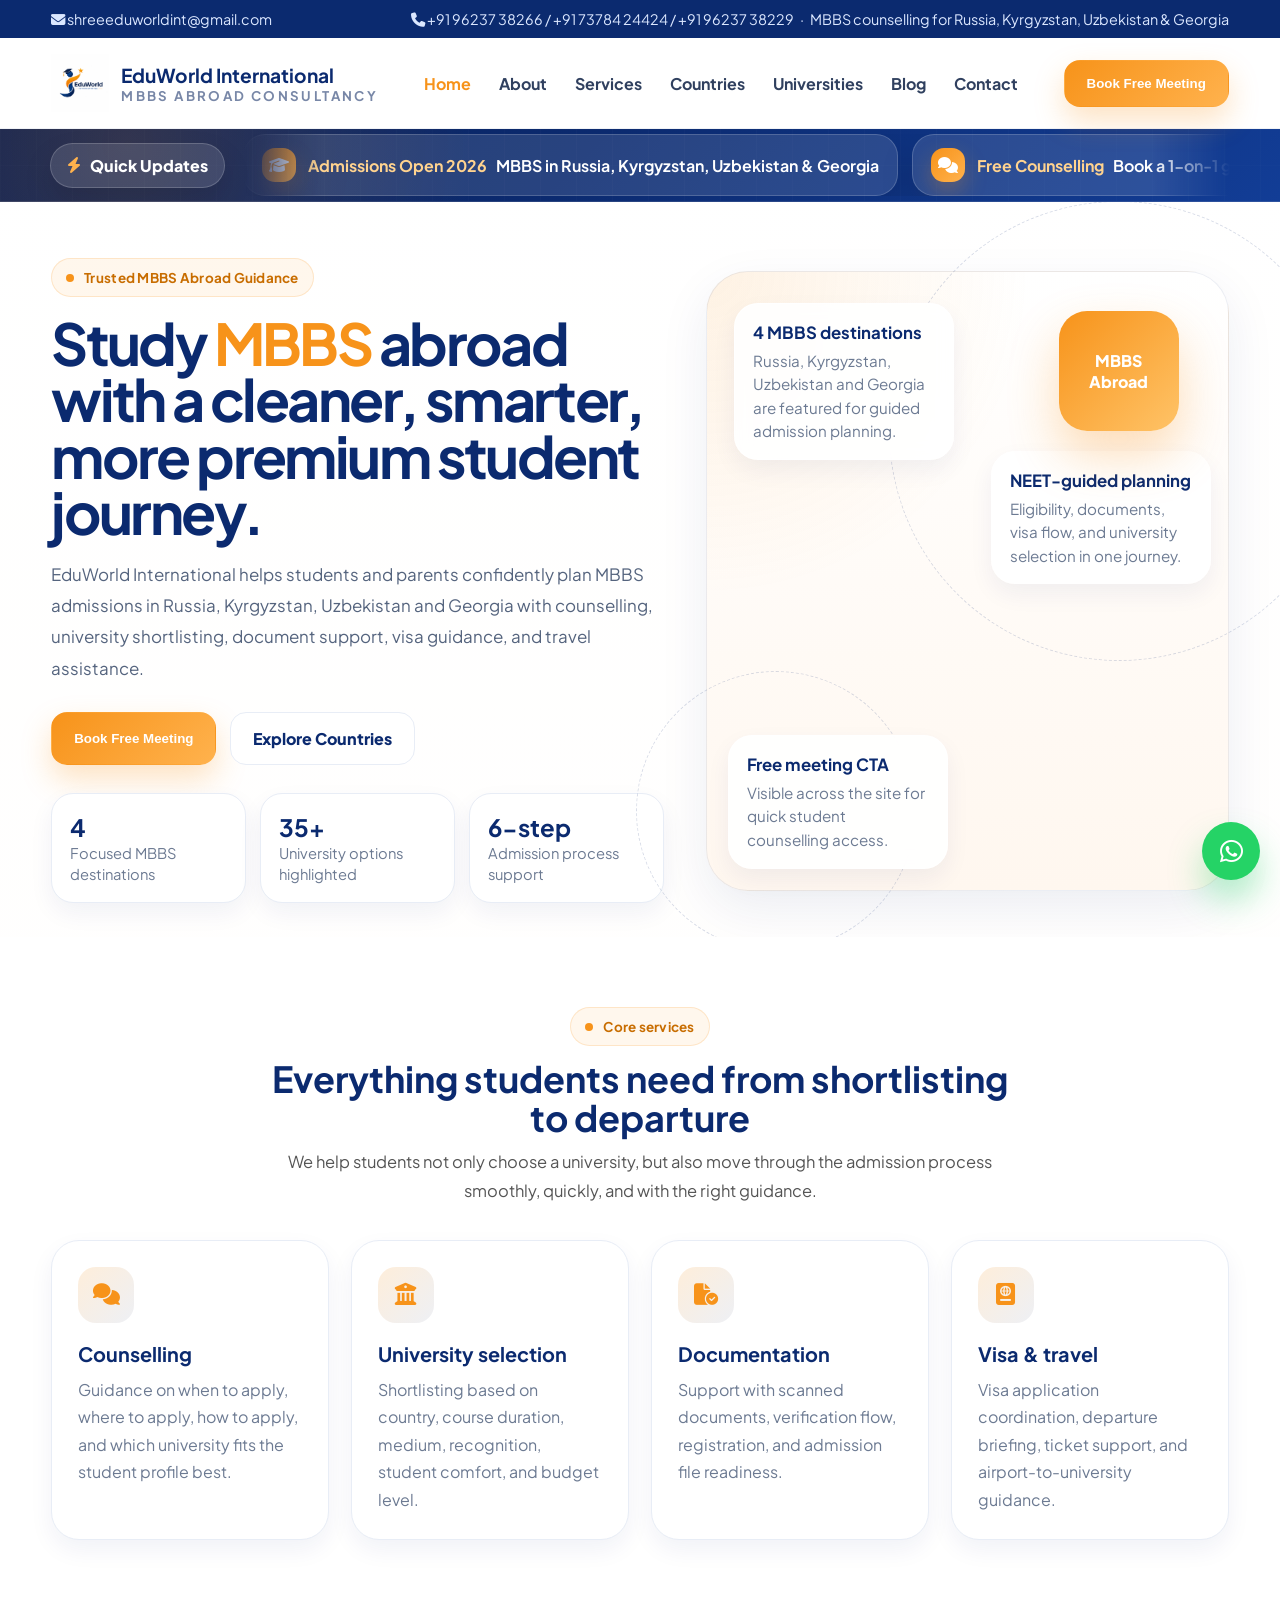
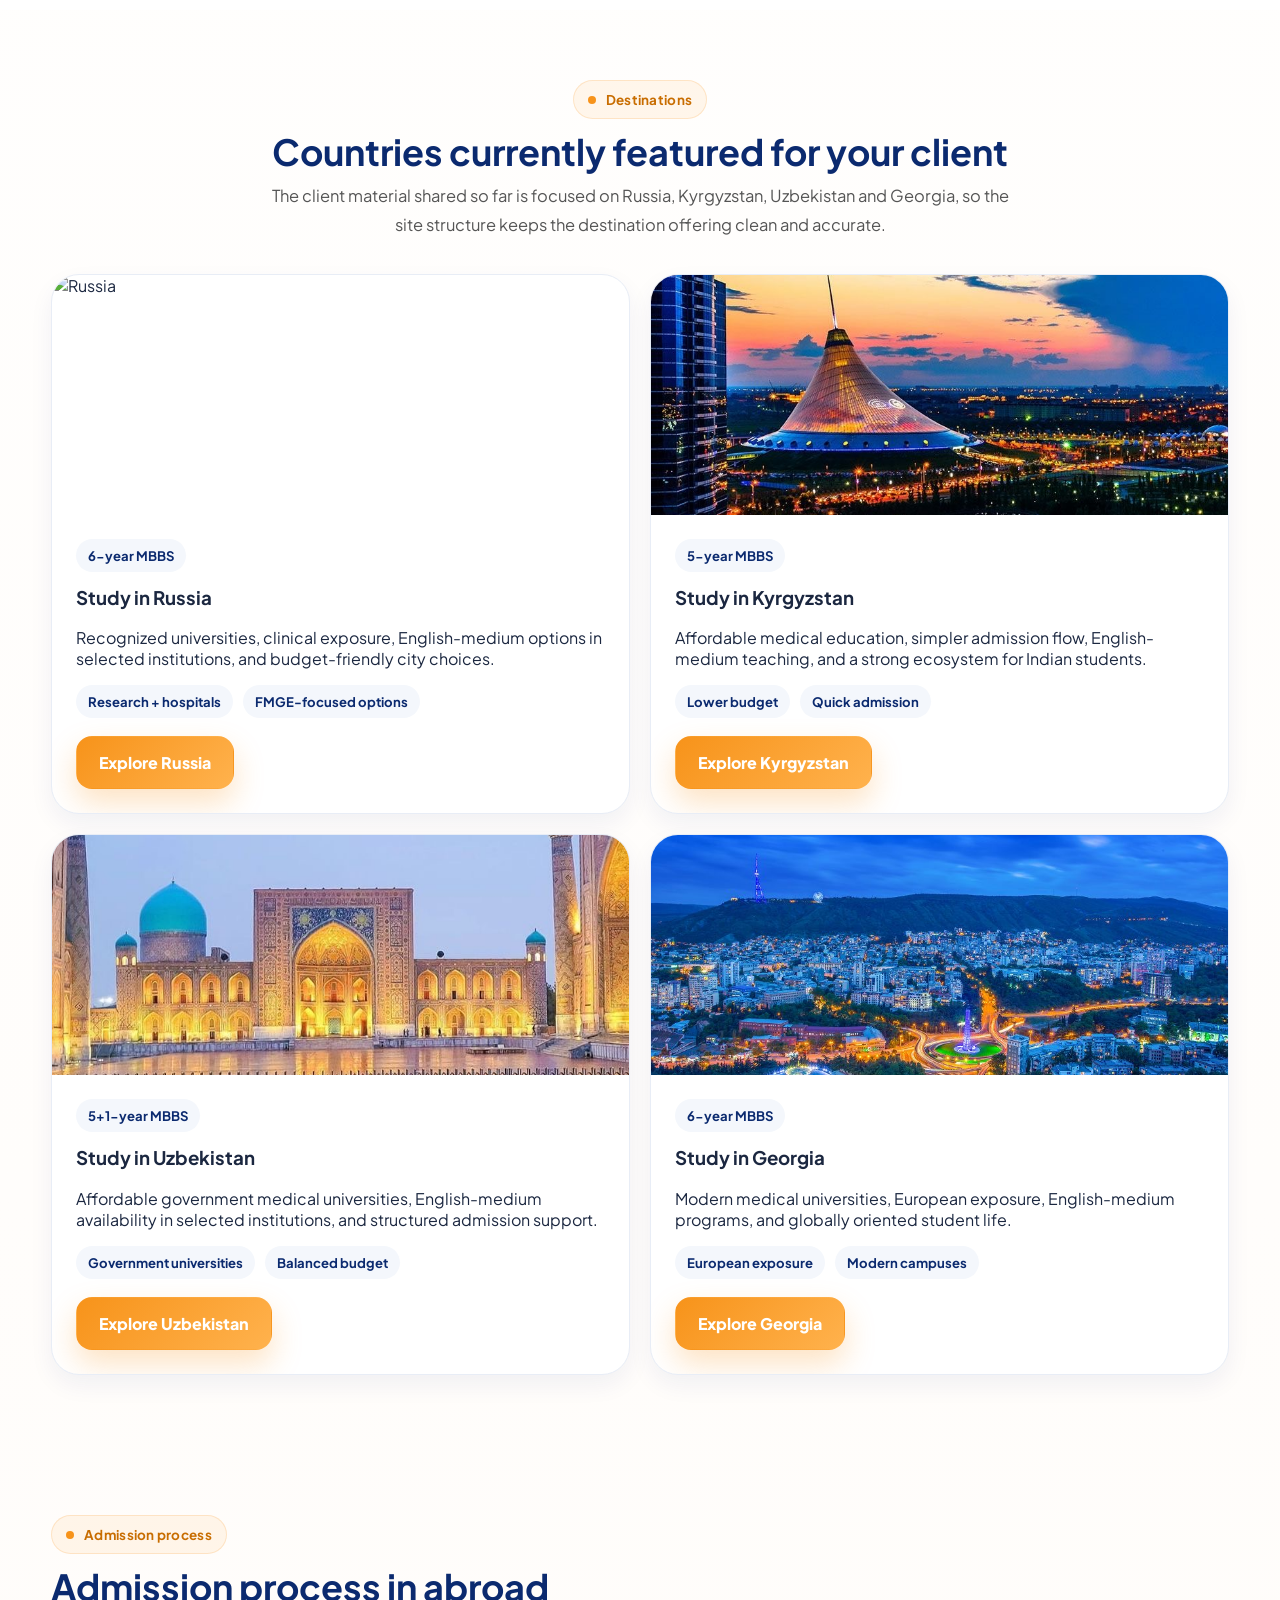
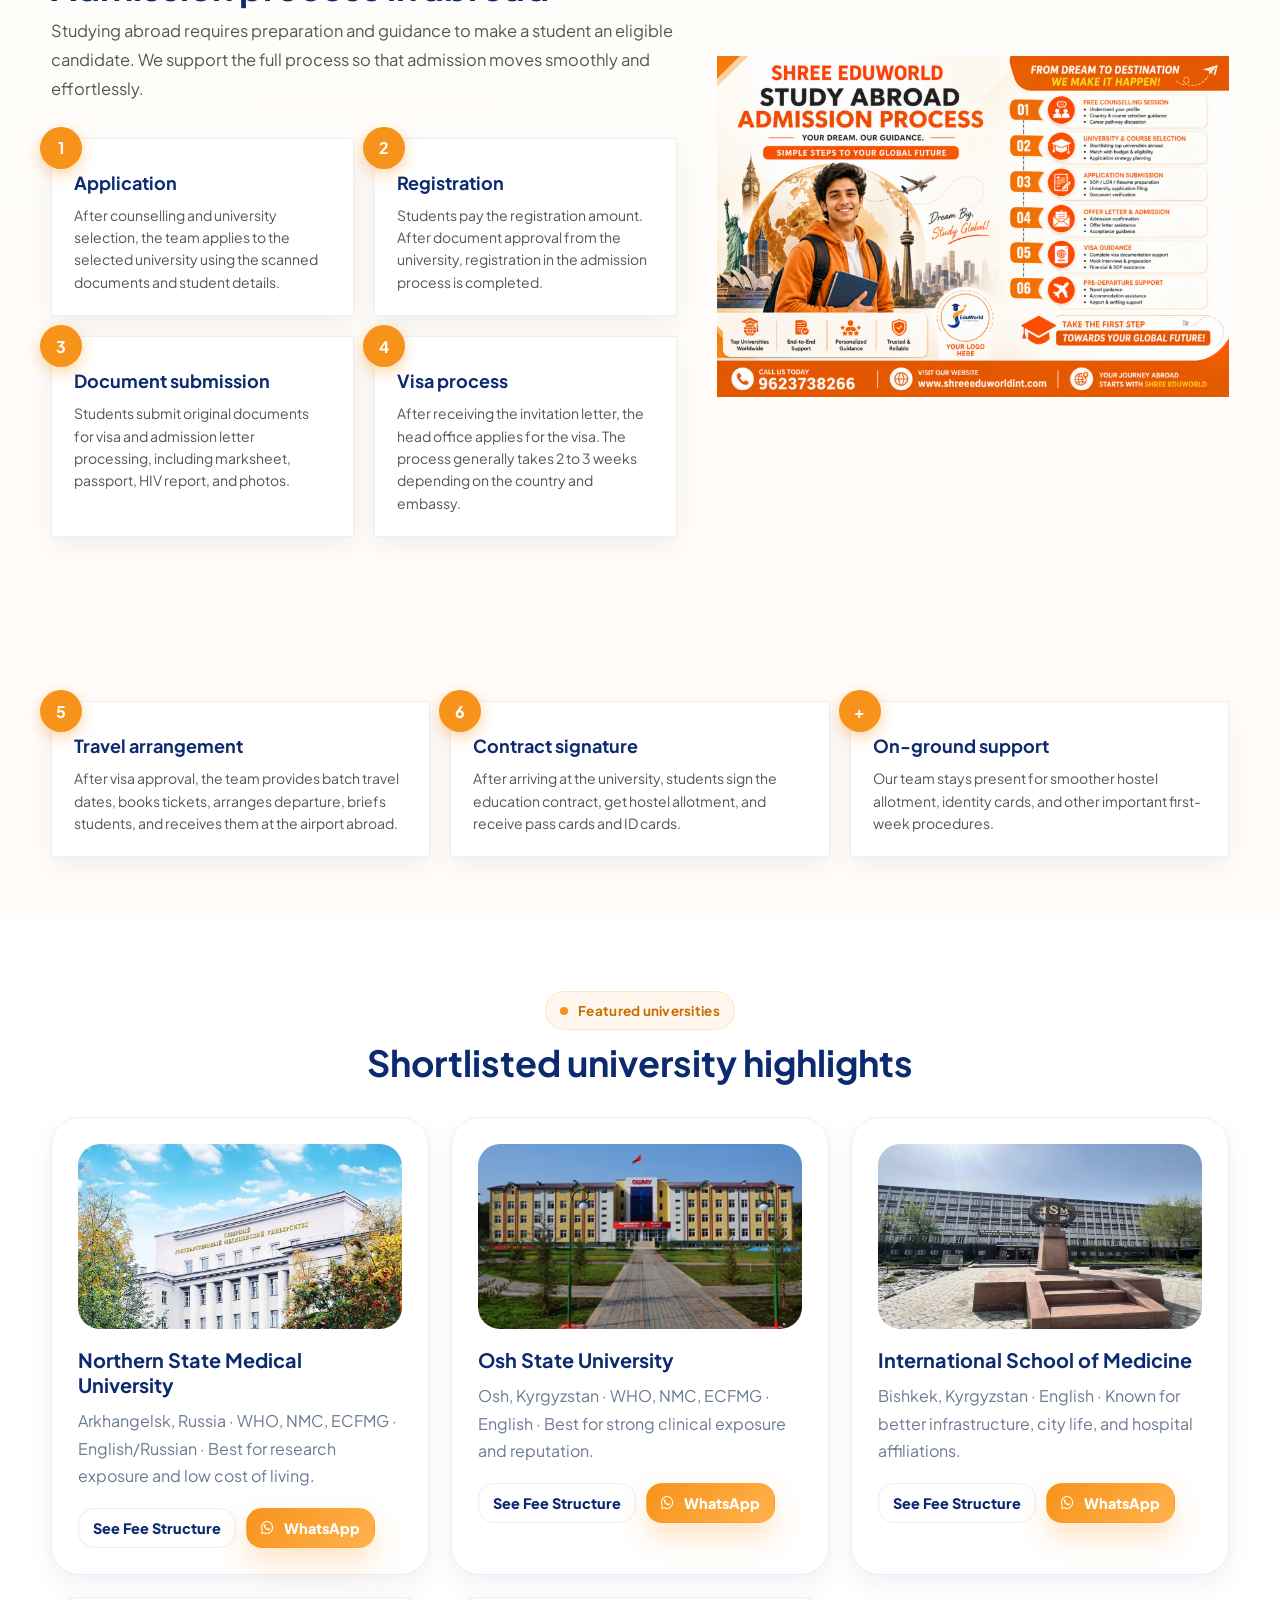
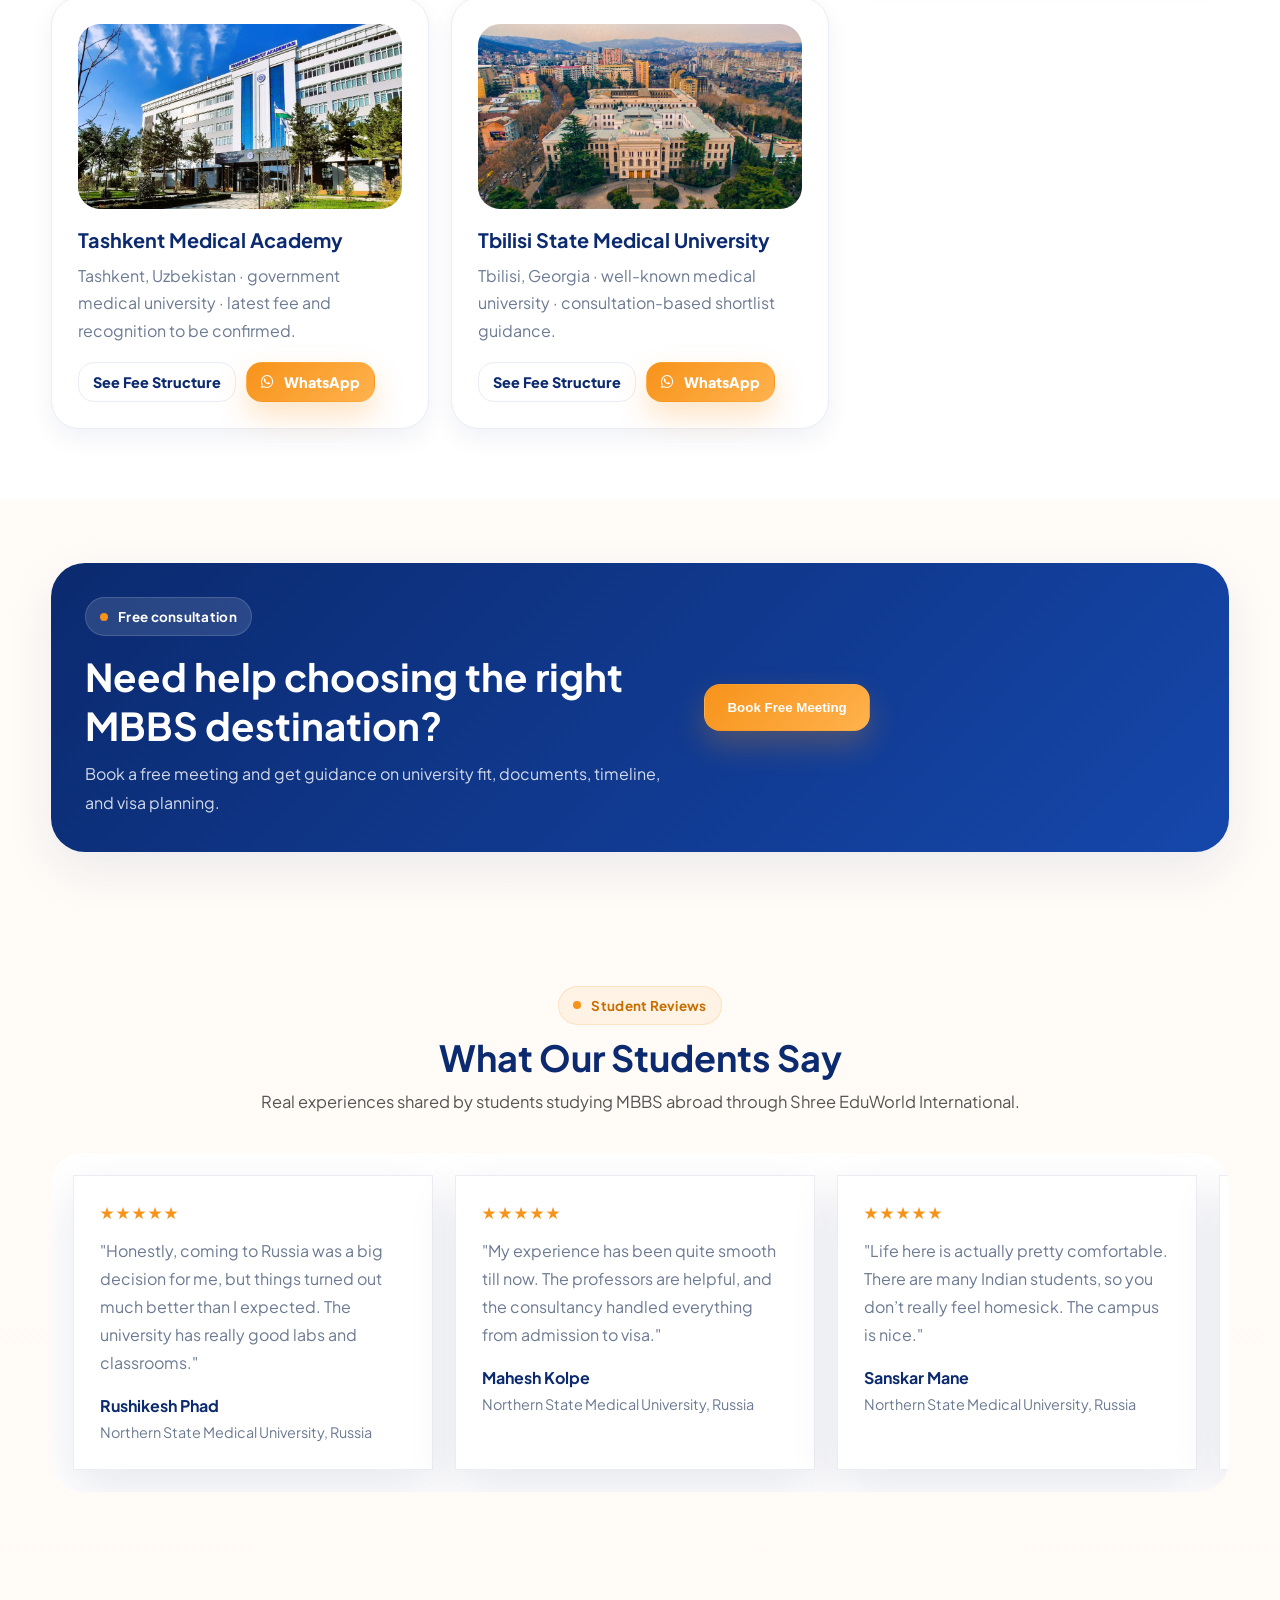
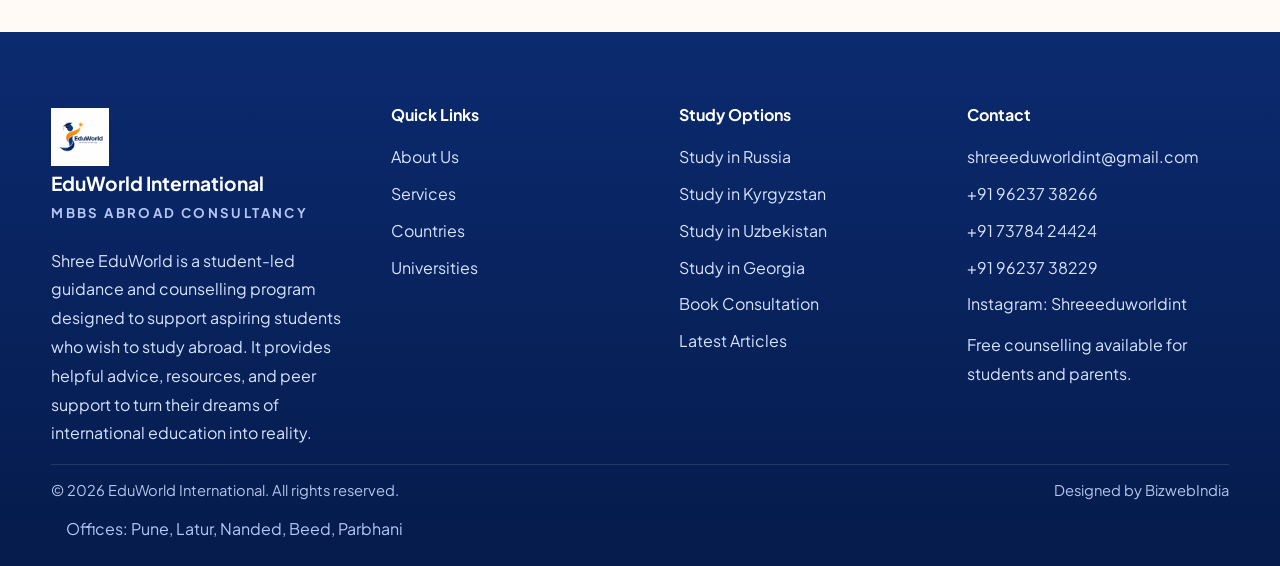
==== commit 7d3c2eb8: "c" ====
--- a/index.html
+++ b/index.html
@@ -647,7 +647,7 @@
 
     <div class="grid grid-3 university-showcase">
       <div class="uni-card">
-        <img class="uni-img" src="assets/russia/Northern State Medical University.png" alt="Northern State Medical University campus">
+        <img class="uni-img" src="norther-state-medical-university-admission-9 (1).webp" alt="Northern State Medical University campus">
         <h3>Northern State Medical University</h3>
         <p>Arkhangelsk, Russia · WHO, NMC, ECFMG · English/Russian · Best for research exposure and low cost of living.</p>
         <div class="uni-actions">
@@ -657,7 +657,7 @@
       </div>
 
       <div class="uni-card">
-        <img class="uni-img" src="assets/kyrgyzstan/osh state internaltional uni.jpg" alt="Osh State University campus">
+        <img class="uni-img" src="assets/Kyrgyzstan/osh state internaltional uni.jpg" alt="Osh State University campus">
         <h3>Osh State University</h3>
         <p>Osh, Kyrgyzstan · WHO, NMC, ECFMG · English · Best for strong clinical exposure and reputation.</p>
         <div class="uni-actions">
@@ -667,7 +667,7 @@
       </div>
 
       <div class="uni-card">
-        <img class="uni-img" src="assets/kyrgyzstan/international-higher-school-of-medicine-kyrgyzstan-4.webp" alt="International School of Medicine campus">
+        <img class="uni-img" src="assets/Kyrgyzstan/international-higher-school-of-medicine-kyrgyzstan-4.webp" alt="International School of Medicine campus">
         <h3>International School of Medicine</h3>
         <p>Bishkek, Kyrgyzstan · English · Known for better infrastructure, city life, and hospital affiliations.</p>
         <div class="uni-actions">
